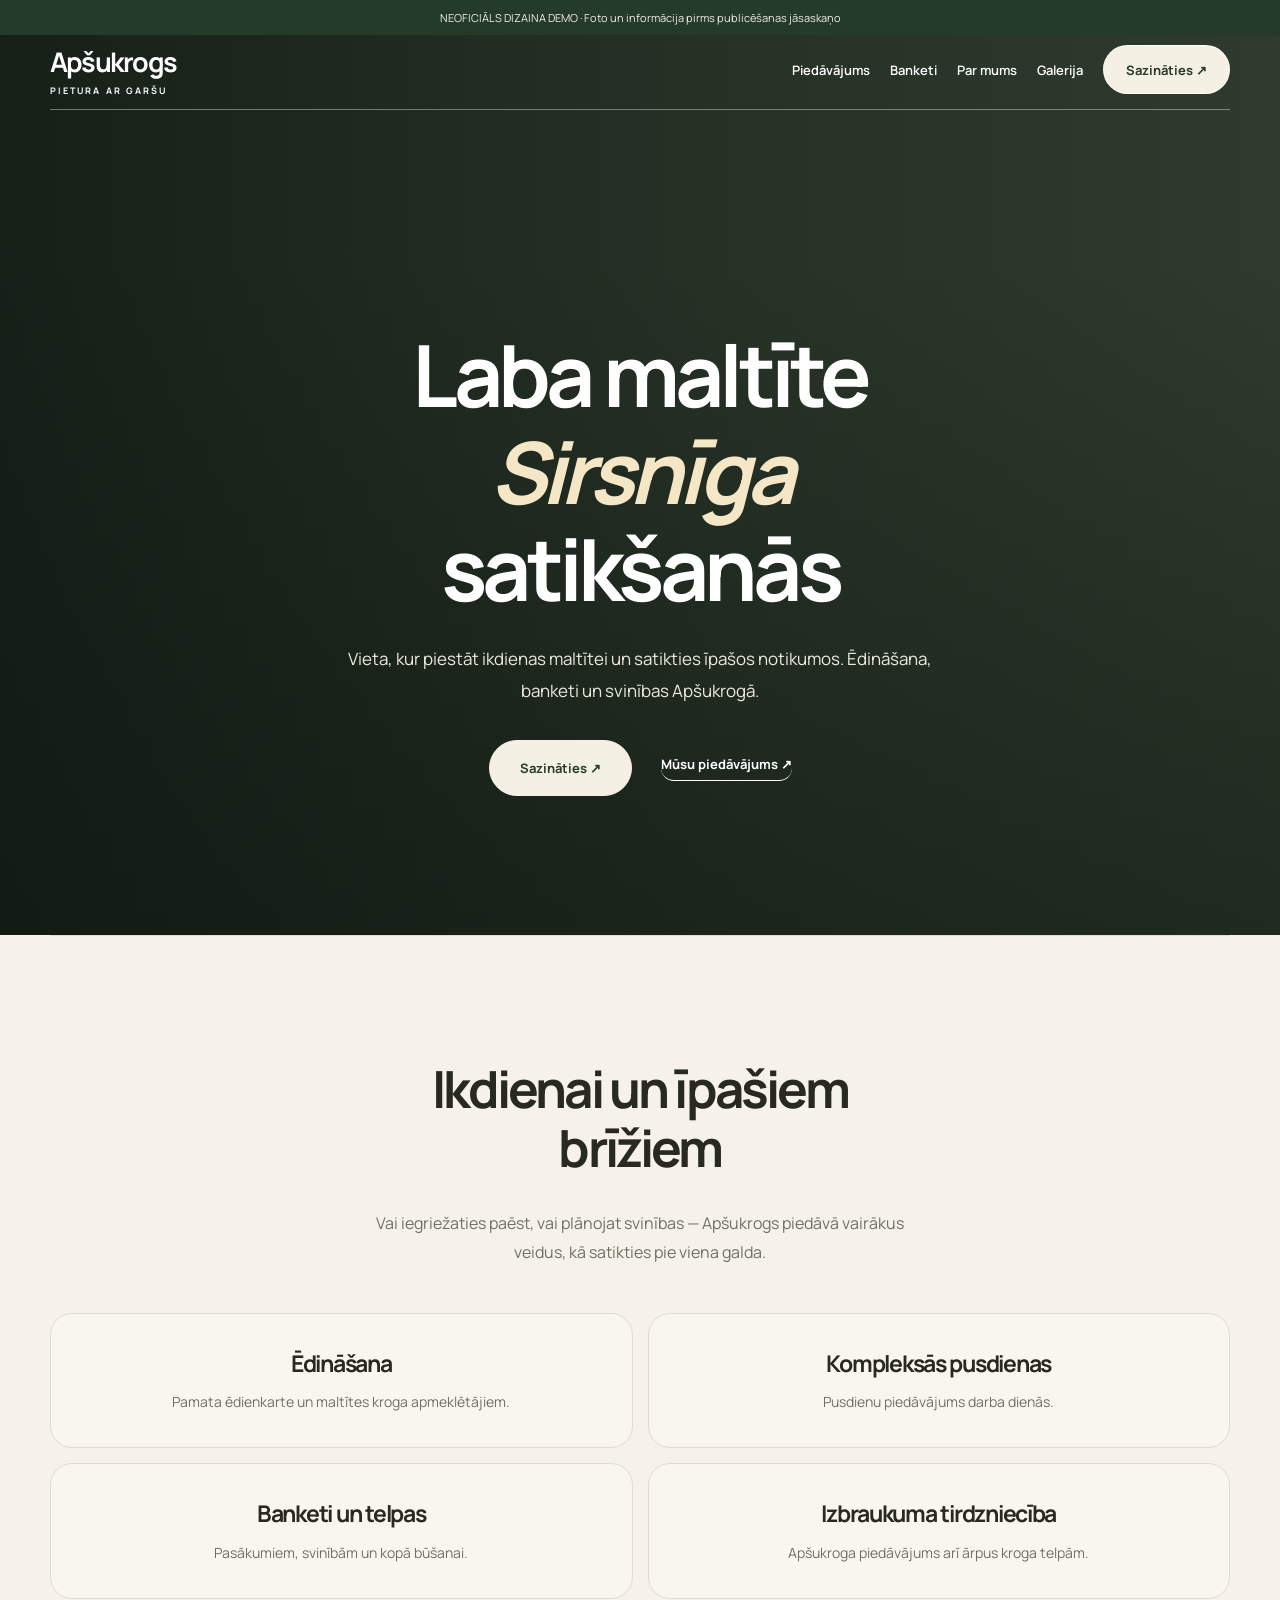
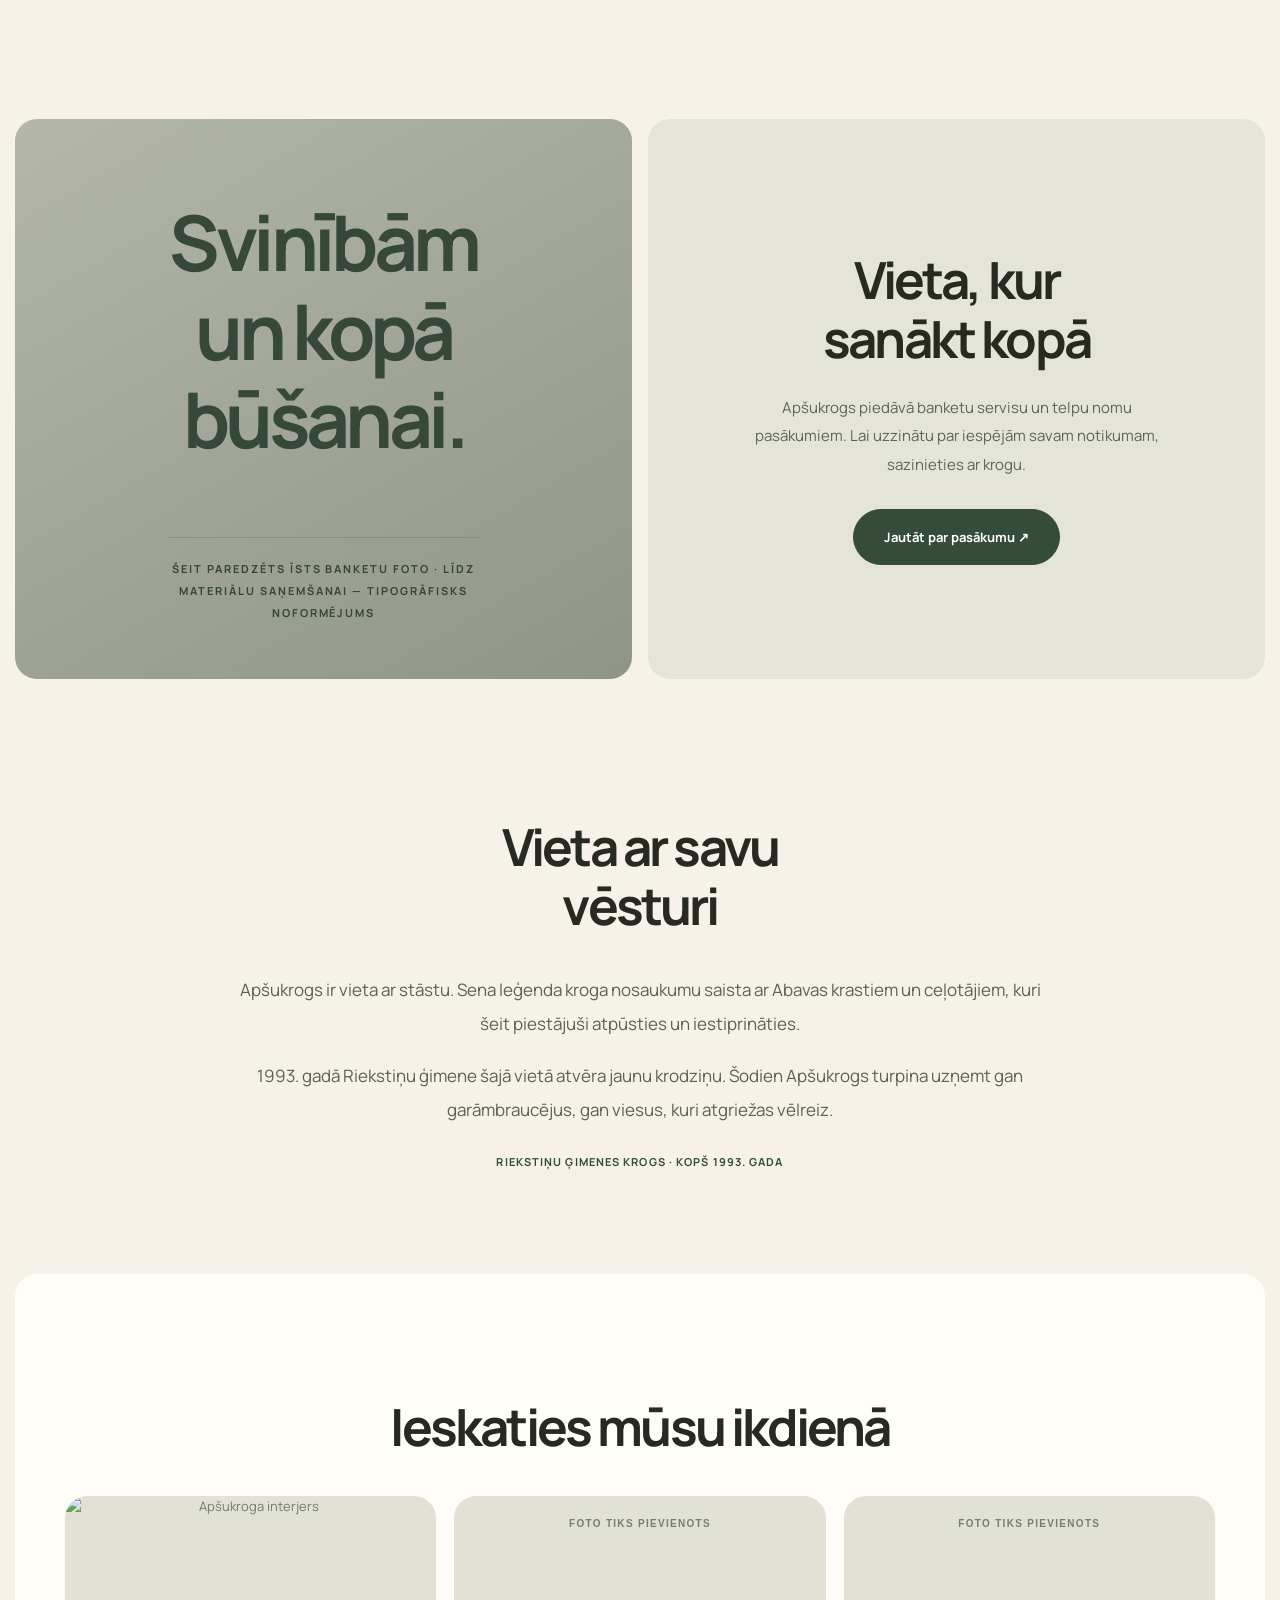
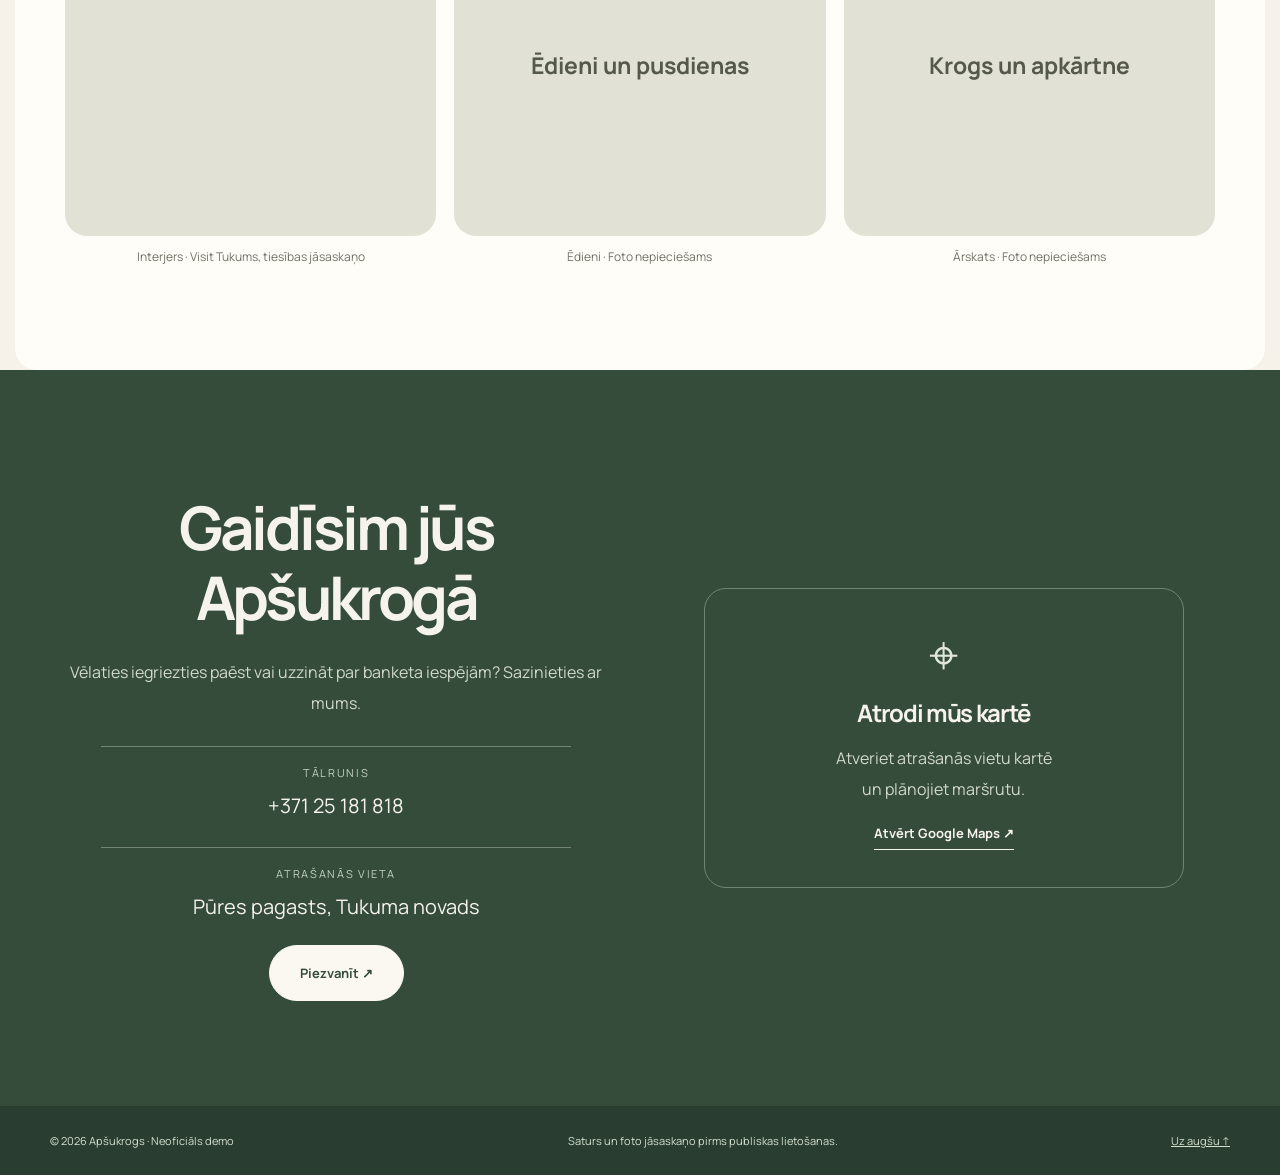
==== index.html @ 03cfc69f "Center Apšukrogs layouts and switch to Manrope with rounded UI" ====
<!doctype html>
<html lang="lv"><head><meta charset="utf-8"><meta name="viewport" content="width=device-width,initial-scale=1"><meta name="theme-color" content="#f5f1e8"><meta name="description" content="Apšukrogs — ēdināšana, banketi un telpu noma Pūres pagastā."><title>Apšukrogs — vieta maltītei un svinībām</title><link rel="preconnect" href="https://fonts.googleapis.com"><link rel="preconnect" href="https://fonts.gstatic.com" crossorigin><link href="https://fonts.googleapis.com/css2?family=Manrope:wght@400;500;600;700;800&display=swap" rel="stylesheet"><style>
:root{--paper:#f6f2e9;--cream:#fffdf8;--ink:#282a21;--green:#354c3b;--muted:#6e7165;--line:#dcded1}*{box-sizing:border-box}html{scroll-behavior:smooth}body{margin:0;background:var(--paper);color:var(--ink);font-family:"DM Sans",sans-serif}a{color:inherit;text-decoration:none}button{font:inherit}.wrap{width:min(1300px,calc(100% - 100px));margin:auto}h1,h2,h3,.logo{font-family:"Libre Baskerville",Georgia,serif;font-weight:400}h1,h2{letter-spacing:-.055em;line-height:1.2}h2{font-size:clamp(35px,4vw,55px);margin:18px 0 25px}.kicker{font-size:11px;letter-spacing:.19em;text-transform:uppercase;font-weight:700;color:var(--green)}.muted{color:var(--muted);line-height:1.85}.button{display:inline-flex;align-items:center;gap:33px;justify-content:center;background:var(--green);border:1px solid var(--green);color:white;font-size:13px;font-weight:700;padding:18px 25px;min-height:53px}.button:hover{background:#243a2b}.text-link{font-size:13px;font-weight:700;border-bottom:1px solid;padding-bottom:7px}.notice{padding:10px 18px;background:#243b2a;color:#f1eee4;text-align:center;font-size:11px}.header{height:90px;border-bottom:1px solid var(--line);display:flex;align-items:center;justify-content:space-between}.logo{font-size:27px;font-weight:700;letter-spacing:-.07em}.logo small{font:700 9px "DM Sans",sans-serif;display:block;letter-spacing:.23em;margin-top:4px}.nav{display:flex;gap:32px;align-items:center}.nav a{font-size:13px;font-weight:600}.nav a:last-child{border-bottom:1px solid;padding-bottom:7px}.menu{display:none;background:transparent;border:0;font-weight:700}.hero{display:grid;grid-template-columns:47% 53%;gap:0;align-items:center;padding:60px 0 80px}.hero-content{padding-right:30px}.hero h1{font-size:clamp(48px,5.1vw,79px);margin:24px 0}.hero h1 em{color:var(--green)}.hero p{font-size:16px;max-width:435px;line-height:1.9;color:var(--muted)}.actions{display:flex;gap:29px;flex-wrap:wrap;align-items:center;margin-top:32px}.hero-image{height:570px;position:relative}.hero-image img{width:100%;height:100%;object-fit:cover;filter:saturate(.8)}.stamp{position:absolute;left:-50px;bottom:25px;border-radius:50%;width:105px;height:105px;background:#e8decb;display:grid;place-items:center;text-align:center;font:15px/1.5 Georgia,serif;color:var(--green);transform:rotate(-12deg)}.credit{font-size:10px;color:var(--muted);padding-top:9px}.credit a{text-decoration:underline}.section{padding:105px 0}.divider{border-top:1px solid var(--line)}.head{display:flex;justify-content:space-between;align-items:end;gap:30px;margin-bottom:45px}.head .muted{max-width:360px;margin:0}.offers{display:grid;grid-template-columns:repeat(4,1fr);border-top:1px solid var(--line);border-bottom:1px solid var(--line)}.offer{min-height:225px;padding:32px 25px;border-right:1px solid var(--line)}.offer:first-child{padding-left:0}.offer:last-child{border:0}.offer .no{font-size:11px;color:#929789}.offer h3{font-size:21px;line-height:1.4;margin:28px 0 12px}.offer p{font-size:13px;color:var(--muted);line-height:1.8;margin:0}.feature{display:grid;grid-template-columns:1fr 1fr;background:#e4e5d8;min-height:560px}.feature-picture{display:grid;place-items:center;min-height:560px;background:#d8d8c9;color:#62675c;padding:35px;text-align:center}.feature-picture span{max-width:225px;line-height:1.8;font-size:14px}.feature-text{padding:65px clamp(35px,7vw,110px);display:flex;justify-content:center;align-items:flex-start;flex-direction:column}.feature-text p{max-width:420px;color:#5e6359;font-size:15px;line-height:1.9;margin:0 0 30px}.story{display:grid;grid-template-columns:38% 1fr;gap:11%}.story p{font-size:17px;line-height:2;color:#5c6055;margin:0 0 20px}.story b{display:block;color:var(--green);font-size:11px;letter-spacing:.1em;margin-top:27px}.gallery{background:var(--cream)}.photos{display:grid;grid-template-columns:1.4fr 1fr 1fr;gap:15px;margin-top:40px}.photo{height:345px;background:#e1e1d5;display:grid;place-items:center;color:#77796d;font-size:13px;line-height:1.6;text-align:center;padding:20px}.photo.large{height:440px;padding:0}.photo img{width:100%;height:100%;object-fit:cover}.photocap{font-size:11px;color:var(--muted);margin-top:12px}.contact{background:var(--green);color:#f5f3eb}.contact .kicker{color:#c9d0bb}.contact-grid{display:grid;grid-template-columns:1fr 1fr;gap:80px}.contact h2{font-size:clamp(38px,4.7vw,65px)}.contact p{color:#d0d9cb;line-height:1.9}.contact dl{border-top:1px solid #758575;padding-top:18px;margin-top:28px}.contact dt{font-size:11px;letter-spacing:.15em;text-transform:uppercase;color:#c5d2c1;margin-bottom:12px}.contact dd{margin:0;font-size:20px}.contact .button{background:#faf8f0;color:var(--green);border-color:#faf8f0;margin-top:25px}.map{border:1px solid #718471;background:#3e5845;min-height:370px;display:flex;flex-direction:column;align-items:center;justify-content:center;text-align:center;padding:30px}.map .pin{font:75px Georgia,serif;color:#e1e6da}.map h3{font-size:26px}.map a{font-weight:700;font-size:13px;border-bottom:1px solid;padding-bottom:7px}.footer{background:#293e30;color:#d5dfd0;padding:27px 0}.foot{display:flex;gap:20px;justify-content:space-between;font-size:11px}.foot a{text-decoration:underline}@media(max-width:1000px){.wrap{width:calc(100% - 52px)}.hero-image{height:470px}.offers{grid-template-columns:1fr 1fr}.offer:nth-child(2){border-right:0}.offer:nth-child(-n+2){border-bottom:1px solid var(--line)}.feature-picture{min-height:480px}.feature{min-height:480px}.photos{grid-template-columns:1fr 1fr}.photos>div:last-child{display:none}}@media(max-width:700px){.wrap{width:calc(100% - 38px)}.header{height:75px}.menu{display:block}.nav{display:none;position:absolute;z-index:10;top:111px;left:0;right:0;background:var(--cream);padding:28px 20px;flex-direction:column;align-items:flex-start;box-shadow:0 15px 25px #0001}.nav.open{display:flex}.hero{display:flex;flex-direction:column;padding:55px 0 70px}.hero h1{font-size:clamp(43px,10vw,60px)}.hero-image{width:100%;height:370px;margin-top:43px}.stamp{left:auto;right:15px;bottom:-27px;width:90px;height:90px;font-size:12px}.section{padding:73px 0}.head{display:block}.head .muted{margin-top:20px}.offers .offer{padding:22px 12px;min-height:220px}.offer h3{font-size:17px}.offer p{font-size:12px}.feature{grid-template-columns:1fr}.feature-picture{min-height:325px}.feature-text{padding:70px 25px}.story{grid-template-columns:1fr;gap:15px}.story p{font-size:16px}.photos{gap:10px}.photo,.photo.large{height:230px}.contact-grid{grid-template-columns:1fr;gap:40px}.map{min-height:270px}.foot{flex-direction:column}}@media(prefers-reduced-motion:reduce){html{scroll-behavior:auto}}

/* Apšukrogs V2 — approved visual refinements */
.header{position:absolute;top:30px;left:50%;transform:translateX(-50%);z-index:15;height:80px;border-bottom:1px solid rgba(255,255,255,.38);color:#fff}
.logo small{color:#fff}.nav a{color:#fff}
.hero{width:100%;min-height:100svh;padding:150px max(50px,calc((100vw - 1300px)/2)) 85px;display:flex;align-items:flex-end;position:relative;isolation:isolate;color:#fff;background:#344032}
.hero::before{content:"";position:absolute;inset:0;z-index:-2;background-image:url('https://visittukums.kartes.lv/files/img.php?f=56_a5d10-xl.JPG');background-position:center 45%;background-size:cover}
.hero::after{content:"";position:absolute;inset:0;z-index:-1;background:linear-gradient(90deg,rgba(11,20,14,.72) 0%,rgba(12,20,15,.32) 58%,rgba(12,20,15,.12) 100%),linear-gradient(0deg,rgba(5,14,8,.38),transparent 75%)}
.hero-content{padding:0;max-width:760px}.hero .kicker,.hero p{color:#eeeae0}.hero h1{font-size:clamp(49px,6vw,86px);line-height:1.11;margin:24px 0}.hero h1 em{color:#f5e7c6}.hero p{font-size:17px;max-width:490px}.hero .button{background:#f4f0e4;border-color:#f4f0e4;color:#263b2b}.hero .button:hover{background:white}.hero .text-link{color:#fff}.hero-image,.hero .credit,.stamp{display:none}
.offers{display:grid;grid-template-columns:1fr 1fr;gap:0;border:0}.offer{padding:34px 0;border:0!important;border-top:1px solid var(--line)!important;min-height:auto}.offer:nth-child(odd){padding-right:45px}.offer:nth-child(even){padding-left:45px}.offer .no{display:none}.offer h3{font-size:23px;margin:0 0 10px}.offer p{font-size:14px;max-width:310px}.offer:nth-child(3),.offer:nth-child(4){border-bottom:1px solid var(--line)!important}
.feature-picture{background:#c9cabc;position:relative;overflow:hidden;text-align:left;align-items:end;justify-items:start;padding:55px}.feature-picture::before{content:"";position:absolute;inset:0;background:linear-gradient(150deg,rgba(33,51,38,.13),rgba(33,51,38,.35))}.feature-picture span{position:relative;color:#344638;text-transform:uppercase;letter-spacing:.18em;font-size:11px;font-weight:700;line-height:2;max-width:310px;border-top:1px solid #829184;padding-top:20px}.feature-picture strong{display:block;position:relative;align-self:center;font:400 clamp(48px,6vw,90px)/1.15 "Libre Baskerville",serif;letter-spacing:-.06em;color:#35483a}
.photos{grid-template-columns:1fr 1fr 1fr;align-items:start}.photo{height:340px;background:#e1e1d6}.photo.large{height:340px}.photo:not(.large){position:relative;text-align:left;align-items:end;justify-items:start;font:400 23px/1.3 "Libre Baskerville",serif;color:#54594b}.photo:not(.large)::before{content:"FOTO TIKS PIEVIENOTS";position:absolute;top:22px;left:20px;font:700 10px "DM Sans",sans-serif;letter-spacing:.13em;color:#777d71}.photocap{font-size:12px}
.map{min-height:300px;max-width:480px;margin-left:auto;border:1px solid #718471;background:transparent}.map .pin{font-size:52px}.map h3{font-size:24px;margin:10px 0}.map p{margin:4px 0 20px}
@media(max-width:1000px){.header{width:calc(100% - 52px)}.hero{padding-left:26px;padding-right:26px}.hero h1{font-size:clamp(48px,7vw,74px)}.photos{grid-template-columns:repeat(3,1fr)}.photos>div:last-child{display:block}}
@media(max-width:700px){.header{top:30px;width:calc(100% - 38px);height:64px}.nav{top:94px;background:#2d4132}.nav a{color:#fff}.menu{color:white}.hero{min-height:100svh;padding:145px 19px 75px;align-items:flex-end}.hero::before{background-position:62% center}.hero::after{background:linear-gradient(0deg,rgba(9,21,13,.85),rgba(9,21,13,.28) 75%)}.hero h1{font-size:clamp(40px,10vw,57px)}.hero p{font-size:15px}.hero .actions{gap:22px}.offers{grid-template-columns:1fr}.offer,.offer:nth-child(odd),.offer:nth-child(even){padding:25px 0;border-top:1px solid var(--line)!important;border-bottom:0!important}.offer:last-child{border-bottom:1px solid var(--line)!important}.feature-picture{min-height:360px;padding:25px}.feature-picture strong{font-size:55px}.photos{grid-template-columns:1fr 1fr}.photos>div:last-child{display:block}.photos>div:first-child{grid-column:1/-1}.photo.large{height:280px}.photo:not(.large){height:240px;font-size:18px}.map{max-width:none;margin:0}}

/* V3: Manrope, calm centered layout, soft iPhone-inspired corners */
:root{--radius:22px;--radius-small:14px}
body,button,h1,h2,h3,.logo,.feature-picture strong,.photo:not(.large){font-family:"Manrope",sans-serif}
h1,h2,h3,.logo{font-weight:700;letter-spacing:-.055em}
h1{font-weight:700}h2{font-weight:700;line-height:1.16}
.wrap{max-width:1250px}
.header{justify-content:space-between}
.logo{text-align:left;letter-spacing:-.065em}
.logo small{font-family:"Manrope",sans-serif}
.nav{gap:20px}
.nav a:last-child,.nav .nav-cta{border:1px solid rgba(255,255,255,.85);padding:14px 22px;border-radius:999px;min-height:49px;display:inline-flex;align-items:center;justify-content:center;background:#f4f0e4;color:#263b2b;font-weight:700}
.nav a:last-child:hover,.nav .nav-cta:hover{background:#fff}
.hero{align-items:center;justify-content:center;text-align:center}
.hero-content{max-width:850px;padding:70px 0 0;margin:0 auto;text-align:center}
.hero h1{font-size:clamp(46px,6.7vw,88px);line-height:1.13;margin:18px auto 25px}
.hero p{margin:0 auto;font-size:17px;max-width:600px}
.hero .actions{justify-content:center}
.button{border-radius:999px;padding:18px 30px;min-height:53px}
.text-link{border-radius:999px}
.section .head,.story,.contact-grid{align-items:center}
.section{text-align:center}
.head{display:flex;flex-direction:column;align-items:center;justify-content:center;text-align:center;gap:6px}
.head .muted{max-width:570px;margin:0 auto}
.offers{gap:15px;border:0}
.offer,.offer:nth-child(odd),.offer:nth-child(even){padding:33px 24px!important;border:1px solid var(--line)!important;background:rgba(255,255,255,.32);border-radius:var(--radius);text-align:center}
.offer p{max-width:350px;margin:0 auto}
.feature{gap:16px;background:transparent;padding:15px;margin:0 auto;max-width:1300px}
.feature-picture,.feature-text{border-radius:var(--radius);overflow:hidden}
.feature-text{background:#e4e5d8;text-align:center;align-items:center}
.feature-text p{margin:0 auto 30px}
.feature-picture{justify-items:center;text-align:center}
.feature-picture span{text-align:center}
.feature-picture strong{font-weight:700}
.story{display:flex;flex-direction:column;gap:12px;text-align:center}
.story>div:last-child{max-width:820px}
.story p{margin:0 auto 18px}
.photos{gap:18px}
.photo,.photo.large{border-radius:var(--radius);overflow:hidden}
.photo:not(.large){justify-items:center;align-items:center;text-align:center;font-weight:700}
.photo:not(.large)::before{left:0;right:0}
.photocap{text-align:center}
.gallery{border-radius:var(--radius);margin:0 15px}
.contact-grid{text-align:center;gap:35px}
.contact h2{margin:18px 0 25px}
.contact dl{max-width:470px;margin:28px auto 0}
.map{margin:0 auto;border-radius:var(--radius);width:100%;max-width:480px}
.footer .foot{align-items:center}
a:focus-visible,button:focus-visible{outline:3px solid #dfb57b;outline-offset:4px}
@media(max-width:1000px){.nav{gap:12px}.nav a{font-size:12px}.nav .nav-cta{padding:12px 17px}.feature{padding:12px}}
@media(max-width:700px){.header{align-items:center}.nav{gap:20px;align-items:stretch;border-radius:var(--radius-small);left:19px;right:19px;top:102px;padding:20px}.nav a{text-align:center}.menu{border:1px solid rgba(255,255,255,.6);border-radius:999px;padding:10px 16px}.hero{padding:150px 20px 75px}.hero-content{padding:25px 0 0}.hero h1{font-size:clamp(39px,10.2vw,58px)}.hero p{font-size:15px}.hero .actions{gap:19px}.head{align-items:center}.offers{gap:12px}.offer,.offer:nth-child(odd),.offer:nth-child(even){padding:25px 15px!important}.feature{display:flex;flex-direction:column;padding:10px}.feature-picture{min-height:340px;width:100%}.feature-text{width:100%;padding:62px 22px}.story{display:flex;flex-direction:column;gap:8px}.gallery{margin:0 10px}.photos{gap:10px}.contact-grid{display:flex;flex-direction:column}.contact{padding:75px 0}.foot{align-items:center;text-align:center}}
</style></head><body><div class="notice">NEOFICIĀLS DIZAINA DEMO · Foto un informācija pirms publicēšanas jāsaskaņo</div><header class="wrap header" id="sakums"><a class="logo" href="#sakums">Apšukrogs<small>PIETURA AR GARŠU</small></a><button id="menuButton" class="menu" aria-controls="nav" aria-expanded="false">Izvēlne ☰</button><nav class="nav" id="nav" aria-label="Galvenā navigācija"><a href="#piedavajums">Piedāvājums</a><a href="#banketi">Banketi</a><a href="#par-mums">Par mums</a><a href="#galerija">Galerija</a><a class="nav-cta" href="#kontakti">Sazināties ↗</a></nav></header><main>
<section class="hero" aria-label="Apšukroga sākums"><div class="hero-content"><h1>Laba maltīte<br><em>Sirsnīga</em><br>satikšanās</h1><p>Vieta, kur piestāt ikdienas maltītei un satikties īpašos notikumos. Ēdināšana, banketi un svinības Apšukrogā.</p><div class="actions"><a href="#kontakti" class="button">Sazināties ↗</a><a class="text-link" href="#piedavajums">Mūsu piedāvājums ↗</a></div></div></section>
<div class="wrap divider"></div><section class="wrap section" id="piedavajums"><div class="head"><div><h2>Ikdienai un īpašiem<br>brīžiem</h2></div><p class="muted">Vai iegriežaties paēst, vai plānojat svinības — Apšukrogs piedāvā vairākus veidus, kā satikties pie viena galda.</p></div><div class="offers"><article class="offer"><h3>Ēdināšana</h3><p>Pamata ēdienkarte un maltītes kroga apmeklētājiem.</p></article><article class="offer"><h3>Kompleksās pusdienas</h3><p>Pusdienu piedāvājums darba dienās.</p></article><article class="offer"><h3>Banketi un telpas</h3><p>Pasākumiem, svinībām un kopā būšanai.</p></article><article class="offer"><h3>Izbraukuma tirdzniecība</h3><p>Apšukroga piedāvājums arī ārpus kroga telpām.</p></article></div></section>
<section class="feature" id="banketi"><div class="feature-picture"><strong>Svinībām<br>un kopā<br>būšanai.</strong><span>Šeit paredzēts īsts banketu foto · līdz materiālu saņemšanai — tipogrāfisks noformējums</span></div><div class="feature-text"><h2>Vieta, kur<br>sanākt kopā</h2><p>Apšukrogs piedāvā banketu servisu un telpu nomu pasākumiem. Lai uzzinātu par iespējām savam notikumam, sazinieties ar krogu.</p><a href="tel:+37125181818" class="button">Jautāt par pasākumu ↗</a></div></section>
<section class="wrap section story" id="par-mums"><div><h2>Vieta ar savu<br>vēsturi</h2></div><div><p>Apšukrogs ir vieta ar stāstu. Sena leģenda kroga nosaukumu saista ar Abavas krastiem un ceļotājiem, kuri šeit piestājuši atpūsties un iestiprināties.</p><p>1993. gadā Riekstiņu ģimene šajā vietā atvēra jaunu krodziņu. Šodien Apšukrogs turpina uzņemt gan garāmbraucējus, gan viesus, kuri atgriežas vēlreiz.</p><b>RIEKSTIŅU ĢIMENES KROGS · KOPŠ 1993. GADA</b></div></section>
<section class="section gallery" id="galerija"><div class="wrap"><h2>Ieskaties mūsu ikdienā</h2><div class="photos"><div><div class="photo large"><img loading="lazy" src="https://visittukums.kartes.lv/files/img.php?f=56_a5d10-xl.JPG" alt="Apšukroga interjers"></div><div class="photocap">Interjers · Visit Tukums, tiesības jāsaskaņo</div></div><div><div class="photo">Ēdieni un pusdienas</div><div class="photocap">Ēdieni · Foto nepieciešams</div></div><div><div class="photo">Krogs un apkārtne</div><div class="photocap">Ārskats · Foto nepieciešams</div></div></div></div></section>
<section class="section contact" id="kontakti"><div class="wrap contact-grid"><div><h2>Gaidīsim jūs<br>Apšukrogā</h2><p>Vēlaties iegriezties paēst vai uzzināt par banketa iespējām? Sazinieties ar mums.</p><dl><dt>Tālrunis</dt><dd><a href="tel:+37125181818">+371 25 181 818</a></dd></dl><dl><dt>Atrašanās vieta</dt><dd>Pūres pagasts, Tukuma novads</dd></dl><a class="button" href="tel:+37125181818">Piezvanīt ↗</a></div><div class="map"><div class="pin">⌖</div><h3>Atrodi mūs kartē</h3><p>Atveriet atrašanās vietu kartē<br>un plānojiet maršrutu.</p><a target="_blank" rel="noopener noreferrer" href="https://www.google.com/maps/search/?api=1&query=Ap%C5%A1ukrogs%20P%C5%ABres%20pagasts">Atvērt Google Maps ↗</a></div></div></section>
</main><footer class="footer"><div class="wrap foot"><span>© <span id="year">2026</span> Apšukrogs · Neoficiāls demo</span><span>Saturs un foto jāsaskaņo pirms publiskas lietošanas.</span><a href="#sakums">Uz augšu ↑</a></div></footer><script>document.getElementById('year').textContent=new Date().getFullYear();const btn=document.getElementById('menuButton'),nav=document.getElementById('nav');btn.addEventListener('click',()=>{const open=nav.classList.toggle('open');btn.setAttribute('aria-expanded',String(open));btn.textContent=open?'Aizvērt ×':'Izvēlne ☰'});nav.querySelectorAll('a').forEach(a=>a.addEventListener('click',()=>{nav.classList.remove('open');btn.setAttribute('aria-expanded','false');btn.textContent='Izvēlne ☰'}));</script></body></html>
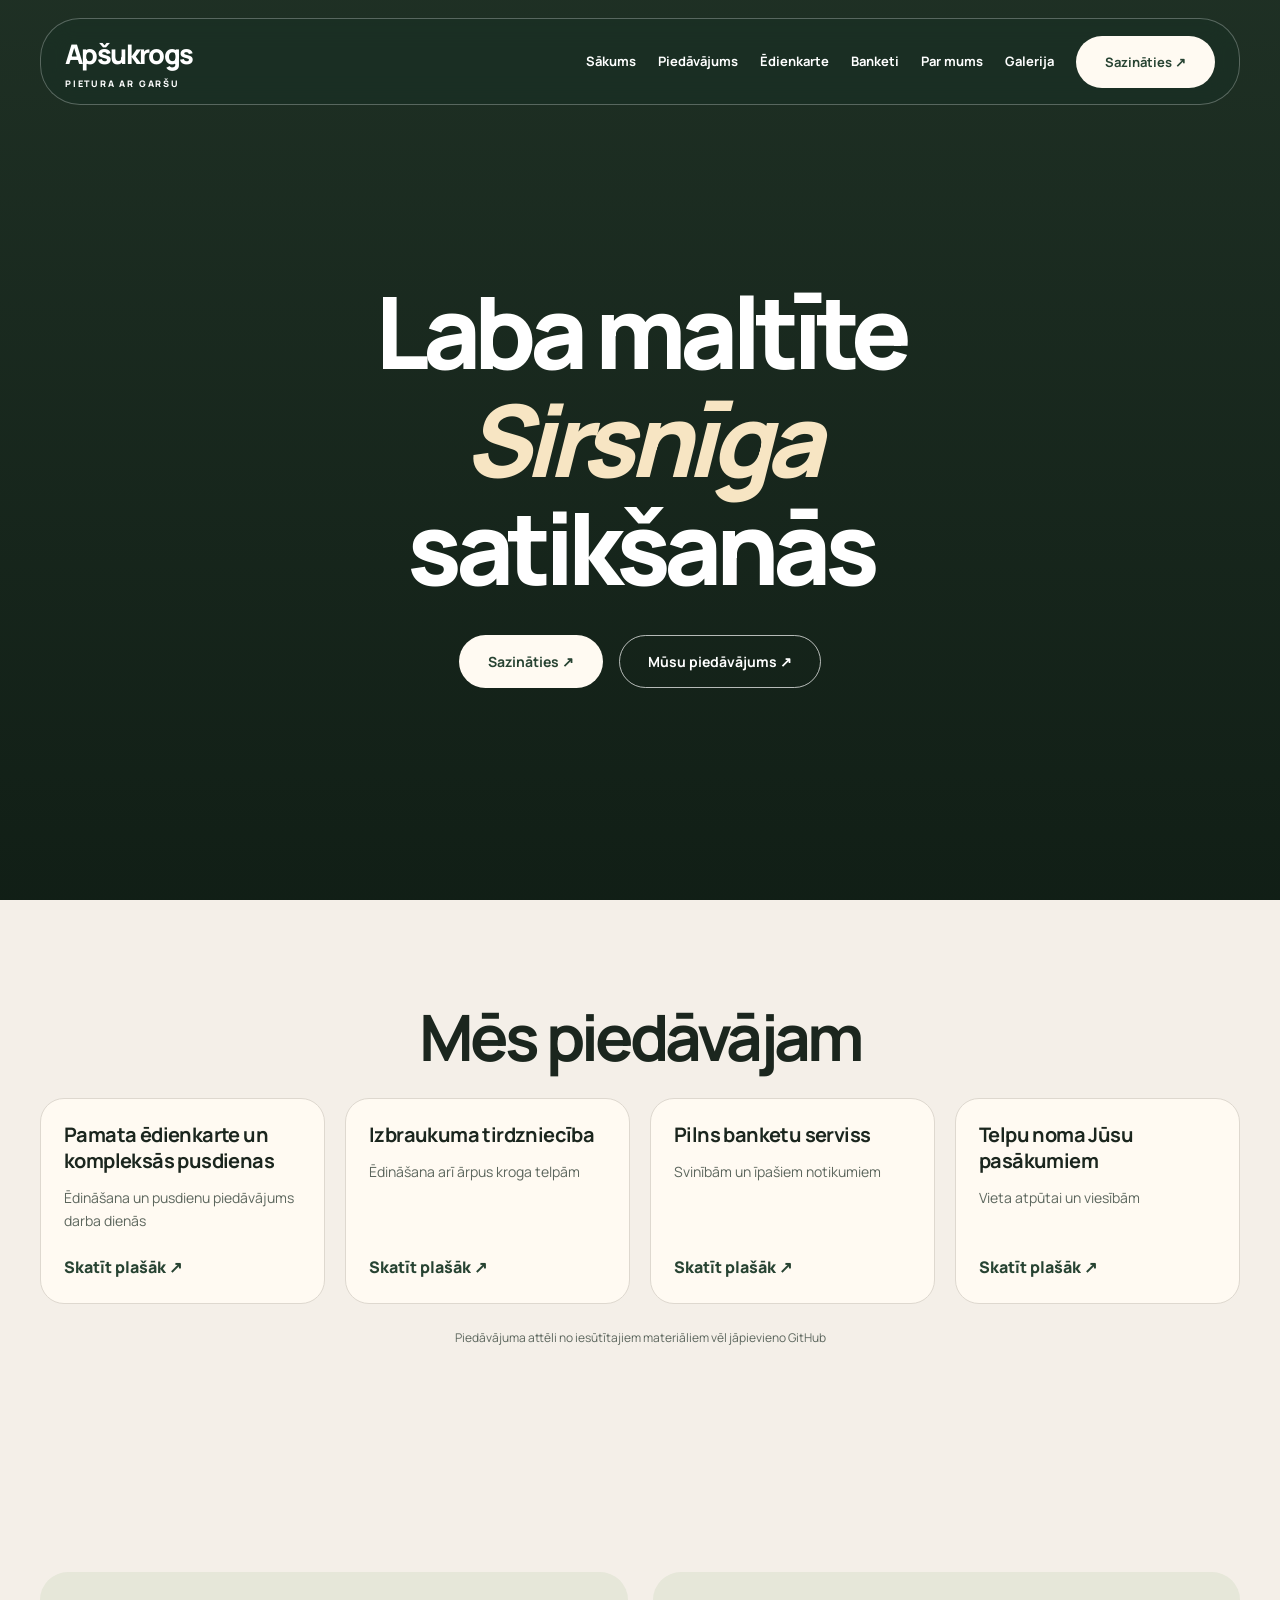
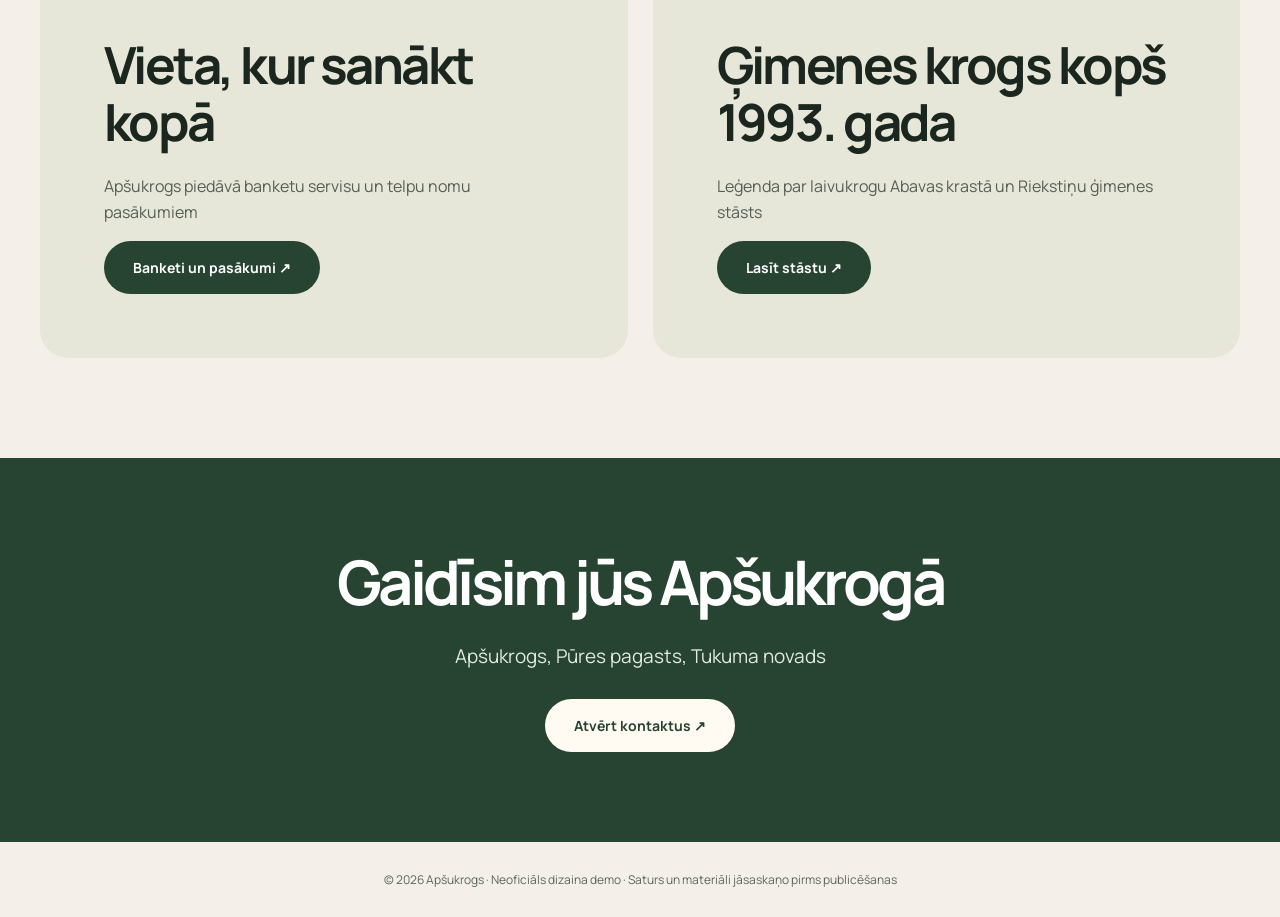
==== commit 9db99359: "Replace initial one-page demo with multi-page home" ====
--- a/index.html
+++ b/index.html
@@ -1,76 +1 @@
-<!doctype html>
-<html lang="lv"><head><meta charset="utf-8"><meta name="viewport" content="width=device-width,initial-scale=1"><meta name="theme-color" content="#f5f1e8"><meta name="description" content="Apšukrogs — ēdināšana, banketi un telpu noma Pūres pagastā."><title>Apšukrogs — vieta maltītei un svinībām</title><link rel="preconnect" href="https://fonts.googleapis.com"><link rel="preconnect" href="https://fonts.gstatic.com" crossorigin><link href="https://fonts.googleapis.com/css2?family=Manrope:wght@400;500;600;700;800&display=swap" rel="stylesheet"><style>
-:root{--paper:#f6f2e9;--cream:#fffdf8;--ink:#282a21;--green:#354c3b;--muted:#6e7165;--line:#dcded1}*{box-sizing:border-box}html{scroll-behavior:smooth}body{margin:0;background:var(--paper);color:var(--ink);font-family:"DM Sans",sans-serif}a{color:inherit;text-decoration:none}button{font:inherit}.wrap{width:min(1300px,calc(100% - 100px));margin:auto}h1,h2,h3,.logo{font-family:"Libre Baskerville",Georgia,serif;font-weight:400}h1,h2{letter-spacing:-.055em;line-height:1.2}h2{font-size:clamp(35px,4vw,55px);margin:18px 0 25px}.kicker{font-size:11px;letter-spacing:.19em;text-transform:uppercase;font-weight:700;color:var(--green)}.muted{color:var(--muted);line-height:1.85}.button{display:inline-flex;align-items:center;gap:33px;justify-content:center;background:var(--green);border:1px solid var(--green);color:white;font-size:13px;font-weight:700;padding:18px 25px;min-height:53px}.button:hover{background:#243a2b}.text-link{font-size:13px;font-weight:700;border-bottom:1px solid;padding-bottom:7px}.notice{padding:10px 18px;background:#243b2a;color:#f1eee4;text-align:center;font-size:11px}.header{height:90px;border-bottom:1px solid var(--line);display:flex;align-items:center;justify-content:space-between}.logo{font-size:27px;font-weight:700;letter-spacing:-.07em}.logo small{font:700 9px "DM Sans",sans-serif;display:block;letter-spacing:.23em;margin-top:4px}.nav{display:flex;gap:32px;align-items:center}.nav a{font-size:13px;font-weight:600}.nav a:last-child{border-bottom:1px solid;padding-bottom:7px}.menu{display:none;background:transparent;border:0;font-weight:700}.hero{display:grid;grid-template-columns:47% 53%;gap:0;align-items:center;padding:60px 0 80px}.hero-content{padding-right:30px}.hero h1{font-size:clamp(48px,5.1vw,79px);margin:24px 0}.hero h1 em{color:var(--green)}.hero p{font-size:16px;max-width:435px;line-height:1.9;color:var(--muted)}.actions{display:flex;gap:29px;flex-wrap:wrap;align-items:center;margin-top:32px}.hero-image{height:570px;position:relative}.hero-image img{width:100%;height:100%;object-fit:cover;filter:saturate(.8)}.stamp{position:absolute;left:-50px;bottom:25px;border-radius:50%;width:105px;height:105px;background:#e8decb;display:grid;place-items:center;text-align:center;font:15px/1.5 Georgia,serif;color:var(--green);transform:rotate(-12deg)}.credit{font-size:10px;color:var(--muted);padding-top:9px}.credit a{text-decoration:underline}.section{padding:105px 0}.divider{border-top:1px solid var(--line)}.head{display:flex;justify-content:space-between;align-items:end;gap:30px;margin-bottom:45px}.head .muted{max-width:360px;margin:0}.offers{display:grid;grid-template-columns:repeat(4,1fr);border-top:1px solid var(--line);border-bottom:1px solid var(--line)}.offer{min-height:225px;padding:32px 25px;border-right:1px solid var(--line)}.offer:first-child{padding-left:0}.offer:last-child{border:0}.offer .no{font-size:11px;color:#929789}.offer h3{font-size:21px;line-height:1.4;margin:28px 0 12px}.offer p{font-size:13px;color:var(--muted);line-height:1.8;margin:0}.feature{display:grid;grid-template-columns:1fr 1fr;background:#e4e5d8;min-height:560px}.feature-picture{display:grid;place-items:center;min-height:560px;background:#d8d8c9;color:#62675c;padding:35px;text-align:center}.feature-picture span{max-width:225px;line-height:1.8;font-size:14px}.feature-text{padding:65px clamp(35px,7vw,110px);display:flex;justify-content:center;align-items:flex-start;flex-direction:column}.feature-text p{max-width:420px;color:#5e6359;font-size:15px;line-height:1.9;margin:0 0 30px}.story{display:grid;grid-template-columns:38% 1fr;gap:11%}.story p{font-size:17px;line-height:2;color:#5c6055;margin:0 0 20px}.story b{display:block;color:var(--green);font-size:11px;letter-spacing:.1em;margin-top:27px}.gallery{background:var(--cream)}.photos{display:grid;grid-template-columns:1.4fr 1fr 1fr;gap:15px;margin-top:40px}.photo{height:345px;background:#e1e1d5;display:grid;place-items:center;color:#77796d;font-size:13px;line-height:1.6;text-align:center;padding:20px}.photo.large{height:440px;padding:0}.photo img{width:100%;height:100%;object-fit:cover}.photocap{font-size:11px;color:var(--muted);margin-top:12px}.contact{background:var(--green);color:#f5f3eb}.contact .kicker{color:#c9d0bb}.contact-grid{display:grid;grid-template-columns:1fr 1fr;gap:80px}.contact h2{font-size:clamp(38px,4.7vw,65px)}.contact p{color:#d0d9cb;line-height:1.9}.contact dl{border-top:1px solid #758575;padding-top:18px;margin-top:28px}.contact dt{font-size:11px;letter-spacing:.15em;text-transform:uppercase;color:#c5d2c1;margin-bottom:12px}.contact dd{margin:0;font-size:20px}.contact .button{background:#faf8f0;color:var(--green);border-color:#faf8f0;margin-top:25px}.map{border:1px solid #718471;background:#3e5845;min-height:370px;display:flex;flex-direction:column;align-items:center;justify-content:center;text-align:center;padding:30px}.map .pin{font:75px Georgia,serif;color:#e1e6da}.map h3{font-size:26px}.map a{font-weight:700;font-size:13px;border-bottom:1px solid;padding-bottom:7px}.footer{background:#293e30;color:#d5dfd0;padding:27px 0}.foot{display:flex;gap:20px;justify-content:space-between;font-size:11px}.foot a{text-decoration:underline}@media(max-width:1000px){.wrap{width:calc(100% - 52px)}.hero-image{height:470px}.offers{grid-template-columns:1fr 1fr}.offer:nth-child(2){border-right:0}.offer:nth-child(-n+2){border-bottom:1px solid var(--line)}.feature-picture{min-height:480px}.feature{min-height:480px}.photos{grid-template-columns:1fr 1fr}.photos>div:last-child{display:none}}@media(max-width:700px){.wrap{width:calc(100% - 38px)}.header{height:75px}.menu{display:block}.nav{display:none;position:absolute;z-index:10;top:111px;left:0;right:0;background:var(--cream);padding:28px 20px;flex-direction:column;align-items:flex-start;box-shadow:0 15px 25px #0001}.nav.open{display:flex}.hero{display:flex;flex-direction:column;padding:55px 0 70px}.hero h1{font-size:clamp(43px,10vw,60px)}.hero-image{width:100%;height:370px;margin-top:43px}.stamp{left:auto;right:15px;bottom:-27px;width:90px;height:90px;font-size:12px}.section{padding:73px 0}.head{display:block}.head .muted{margin-top:20px}.offers .offer{padding:22px 12px;min-height:220px}.offer h3{font-size:17px}.offer p{font-size:12px}.feature{grid-template-columns:1fr}.feature-picture{min-height:325px}.feature-text{padding:70px 25px}.story{grid-template-columns:1fr;gap:15px}.story p{font-size:16px}.photos{gap:10px}.photo,.photo.large{height:230px}.contact-grid{grid-template-columns:1fr;gap:40px}.map{min-height:270px}.foot{flex-direction:column}}@media(prefers-reduced-motion:reduce){html{scroll-behavior:auto}}
-
-/* Apšukrogs V2 — approved visual refinements */
-.header{position:absolute;top:30px;left:50%;transform:translateX(-50%);z-index:15;height:80px;border-bottom:1px solid rgba(255,255,255,.38);color:#fff}
-.logo small{color:#fff}.nav a{color:#fff}
-.hero{width:100%;min-height:100svh;padding:150px max(50px,calc((100vw - 1300px)/2)) 85px;display:flex;align-items:flex-end;position:relative;isolation:isolate;color:#fff;background:#344032}
-.hero::before{content:"";position:absolute;inset:0;z-index:-2;background-image:url('https://visittukums.kartes.lv/files/img.php?f=56_a5d10-xl.JPG');background-position:center 45%;background-size:cover}
-.hero::after{content:"";position:absolute;inset:0;z-index:-1;background:linear-gradient(90deg,rgba(11,20,14,.72) 0%,rgba(12,20,15,.32) 58%,rgba(12,20,15,.12) 100%),linear-gradient(0deg,rgba(5,14,8,.38),transparent 75%)}
-.hero-content{padding:0;max-width:760px}.hero .kicker,.hero p{color:#eeeae0}.hero h1{font-size:clamp(49px,6vw,86px);line-height:1.11;margin:24px 0}.hero h1 em{color:#f5e7c6}.hero p{font-size:17px;max-width:490px}.hero .button{background:#f4f0e4;border-color:#f4f0e4;color:#263b2b}.hero .button:hover{background:white}.hero .text-link{color:#fff}.hero-image,.hero .credit,.stamp{display:none}
-.offers{display:grid;grid-template-columns:1fr 1fr;gap:0;border:0}.offer{padding:34px 0;border:0!important;border-top:1px solid var(--line)!important;min-height:auto}.offer:nth-child(odd){padding-right:45px}.offer:nth-child(even){padding-left:45px}.offer .no{display:none}.offer h3{font-size:23px;margin:0 0 10px}.offer p{font-size:14px;max-width:310px}.offer:nth-child(3),.offer:nth-child(4){border-bottom:1px solid var(--line)!important}
-.feature-picture{background:#c9cabc;position:relative;overflow:hidden;text-align:left;align-items:end;justify-items:start;padding:55px}.feature-picture::before{content:"";position:absolute;inset:0;background:linear-gradient(150deg,rgba(33,51,38,.13),rgba(33,51,38,.35))}.feature-picture span{position:relative;color:#344638;text-transform:uppercase;letter-spacing:.18em;font-size:11px;font-weight:700;line-height:2;max-width:310px;border-top:1px solid #829184;padding-top:20px}.feature-picture strong{display:block;position:relative;align-self:center;font:400 clamp(48px,6vw,90px)/1.15 "Libre Baskerville",serif;letter-spacing:-.06em;color:#35483a}
-.photos{grid-template-columns:1fr 1fr 1fr;align-items:start}.photo{height:340px;background:#e1e1d6}.photo.large{height:340px}.photo:not(.large){position:relative;text-align:left;align-items:end;justify-items:start;font:400 23px/1.3 "Libre Baskerville",serif;color:#54594b}.photo:not(.large)::before{content:"FOTO TIKS PIEVIENOTS";position:absolute;top:22px;left:20px;font:700 10px "DM Sans",sans-serif;letter-spacing:.13em;color:#777d71}.photocap{font-size:12px}
-.map{min-height:300px;max-width:480px;margin-left:auto;border:1px solid #718471;background:transparent}.map .pin{font-size:52px}.map h3{font-size:24px;margin:10px 0}.map p{margin:4px 0 20px}
-@media(max-width:1000px){.header{width:calc(100% - 52px)}.hero{padding-left:26px;padding-right:26px}.hero h1{font-size:clamp(48px,7vw,74px)}.photos{grid-template-columns:repeat(3,1fr)}.photos>div:last-child{display:block}}
-@media(max-width:700px){.header{top:30px;width:calc(100% - 38px);height:64px}.nav{top:94px;background:#2d4132}.nav a{color:#fff}.menu{color:white}.hero{min-height:100svh;padding:145px 19px 75px;align-items:flex-end}.hero::before{background-position:62% center}.hero::after{background:linear-gradient(0deg,rgba(9,21,13,.85),rgba(9,21,13,.28) 75%)}.hero h1{font-size:clamp(40px,10vw,57px)}.hero p{font-size:15px}.hero .actions{gap:22px}.offers{grid-template-columns:1fr}.offer,.offer:nth-child(odd),.offer:nth-child(even){padding:25px 0;border-top:1px solid var(--line)!important;border-bottom:0!important}.offer:last-child{border-bottom:1px solid var(--line)!important}.feature-picture{min-height:360px;padding:25px}.feature-picture strong{font-size:55px}.photos{grid-template-columns:1fr 1fr}.photos>div:last-child{display:block}.photos>div:first-child{grid-column:1/-1}.photo.large{height:280px}.photo:not(.large){height:240px;font-size:18px}.map{max-width:none;margin:0}}
-
-/* V3: Manrope, calm centered layout, soft iPhone-inspired corners */
-:root{--radius:22px;--radius-small:14px}
-body,button,h1,h2,h3,.logo,.feature-picture strong,.photo:not(.large){font-family:"Manrope",sans-serif}
-h1,h2,h3,.logo{font-weight:700;letter-spacing:-.055em}
-h1{font-weight:700}h2{font-weight:700;line-height:1.16}
-.wrap{max-width:1250px}
-.header{justify-content:space-between}
-.logo{text-align:left;letter-spacing:-.065em}
-.logo small{font-family:"Manrope",sans-serif}
-.nav{gap:20px}
-.nav a:last-child,.nav .nav-cta{border:1px solid rgba(255,255,255,.85);padding:14px 22px;border-radius:999px;min-height:49px;display:inline-flex;align-items:center;justify-content:center;background:#f4f0e4;color:#263b2b;font-weight:700}
-.nav a:last-child:hover,.nav .nav-cta:hover{background:#fff}
-.hero{align-items:center;justify-content:center;text-align:center}
-.hero-content{max-width:850px;padding:70px 0 0;margin:0 auto;text-align:center}
-.hero h1{font-size:clamp(46px,6.7vw,88px);line-height:1.13;margin:18px auto 25px}
-.hero p{margin:0 auto;font-size:17px;max-width:600px}
-.hero .actions{justify-content:center}
-.button{border-radius:999px;padding:18px 30px;min-height:53px}
-.text-link{border-radius:999px}
-.section .head,.story,.contact-grid{align-items:center}
-.section{text-align:center}
-.head{display:flex;flex-direction:column;align-items:center;justify-content:center;text-align:center;gap:6px}
-.head .muted{max-width:570px;margin:0 auto}
-.offers{gap:15px;border:0}
-.offer,.offer:nth-child(odd),.offer:nth-child(even){padding:33px 24px!important;border:1px solid var(--line)!important;background:rgba(255,255,255,.32);border-radius:var(--radius);text-align:center}
-.offer p{max-width:350px;margin:0 auto}
-.feature{gap:16px;background:transparent;padding:15px;margin:0 auto;max-width:1300px}
-.feature-picture,.feature-text{border-radius:var(--radius);overflow:hidden}
-.feature-text{background:#e4e5d8;text-align:center;align-items:center}
-.feature-text p{margin:0 auto 30px}
-.feature-picture{justify-items:center;text-align:center}
-.feature-picture span{text-align:center}
-.feature-picture strong{font-weight:700}
-.story{display:flex;flex-direction:column;gap:12px;text-align:center}
-.story>div:last-child{max-width:820px}
-.story p{margin:0 auto 18px}
-.photos{gap:18px}
-.photo,.photo.large{border-radius:var(--radius);overflow:hidden}
-.photo:not(.large){justify-items:center;align-items:center;text-align:center;font-weight:700}
-.photo:not(.large)::before{left:0;right:0}
-.photocap{text-align:center}
-.gallery{border-radius:var(--radius);margin:0 15px}
-.contact-grid{text-align:center;gap:35px}
-.contact h2{margin:18px 0 25px}
-.contact dl{max-width:470px;margin:28px auto 0}
-.map{margin:0 auto;border-radius:var(--radius);width:100%;max-width:480px}
-.footer .foot{align-items:center}
-a:focus-visible,button:focus-visible{outline:3px solid #dfb57b;outline-offset:4px}
-@media(max-width:1000px){.nav{gap:12px}.nav a{font-size:12px}.nav .nav-cta{padding:12px 17px}.feature{padding:12px}}
-@media(max-width:700px){.header{align-items:center}.nav{gap:20px;align-items:stretch;border-radius:var(--radius-small);left:19px;right:19px;top:102px;padding:20px}.nav a{text-align:center}.menu{border:1px solid rgba(255,255,255,.6);border-radius:999px;padding:10px 16px}.hero{padding:150px 20px 75px}.hero-content{padding:25px 0 0}.hero h1{font-size:clamp(39px,10.2vw,58px)}.hero p{font-size:15px}.hero .actions{gap:19px}.head{align-items:center}.offers{gap:12px}.offer,.offer:nth-child(odd),.offer:nth-child(even){padding:25px 15px!important}.feature{display:flex;flex-direction:column;padding:10px}.feature-picture{min-height:340px;width:100%}.feature-text{width:100%;padding:62px 22px}.story{display:flex;flex-direction:column;gap:8px}.gallery{margin:0 10px}.photos{gap:10px}.contact-grid{display:flex;flex-direction:column}.contact{padding:75px 0}.foot{align-items:center;text-align:center}}
-</style></head><body><div class="notice">NEOFICIĀLS DIZAINA DEMO · Foto un informācija pirms publicēšanas jāsaskaņo</div><header class="wrap header" id="sakums"><a class="logo" href="#sakums">Apšukrogs<small>PIETURA AR GARŠU</small></a><button id="menuButton" class="menu" aria-controls="nav" aria-expanded="false">Izvēlne ☰</button><nav class="nav" id="nav" aria-label="Galvenā navigācija"><a href="#piedavajums">Piedāvājums</a><a href="#banketi">Banketi</a><a href="#par-mums">Par mums</a><a href="#galerija">Galerija</a><a class="nav-cta" href="#kontakti">Sazināties ↗</a></nav></header><main>
-<section class="hero" aria-label="Apšukroga sākums"><div class="hero-content"><h1>Laba maltīte<br><em>Sirsnīga</em><br>satikšanās</h1><p>Vieta, kur piestāt ikdienas maltītei un satikties īpašos notikumos. Ēdināšana, banketi un svinības Apšukrogā.</p><div class="actions"><a href="#kontakti" class="button">Sazināties ↗</a><a class="text-link" href="#piedavajums">Mūsu piedāvājums ↗</a></div></div></section>
-<div class="wrap divider"></div><section class="wrap section" id="piedavajums"><div class="head"><div><h2>Ikdienai un īpašiem<br>brīžiem</h2></div><p class="muted">Vai iegriežaties paēst, vai plānojat svinības — Apšukrogs piedāvā vairākus veidus, kā satikties pie viena galda.</p></div><div class="offers"><article class="offer"><h3>Ēdināšana</h3><p>Pamata ēdienkarte un maltītes kroga apmeklētājiem.</p></article><article class="offer"><h3>Kompleksās pusdienas</h3><p>Pusdienu piedāvājums darba dienās.</p></article><article class="offer"><h3>Banketi un telpas</h3><p>Pasākumiem, svinībām un kopā būšanai.</p></article><article class="offer"><h3>Izbraukuma tirdzniecība</h3><p>Apšukroga piedāvājums arī ārpus kroga telpām.</p></article></div></section>
-<section class="feature" id="banketi"><div class="feature-picture"><strong>Svinībām<br>un kopā<br>būšanai.</strong><span>Šeit paredzēts īsts banketu foto · līdz materiālu saņemšanai — tipogrāfisks noformējums</span></div><div class="feature-text"><h2>Vieta, kur<br>sanākt kopā</h2><p>Apšukrogs piedāvā banketu servisu un telpu nomu pasākumiem. Lai uzzinātu par iespējām savam notikumam, sazinieties ar krogu.</p><a href="tel:+37125181818" class="button">Jautāt par pasākumu ↗</a></div></section>
-<section class="wrap section story" id="par-mums"><div><h2>Vieta ar savu<br>vēsturi</h2></div><div><p>Apšukrogs ir vieta ar stāstu. Sena leģenda kroga nosaukumu saista ar Abavas krastiem un ceļotājiem, kuri šeit piestājuši atpūsties un iestiprināties.</p><p>1993. gadā Riekstiņu ģimene šajā vietā atvēra jaunu krodziņu. Šodien Apšukrogs turpina uzņemt gan garāmbraucējus, gan viesus, kuri atgriežas vēlreiz.</p><b>RIEKSTIŅU ĢIMENES KROGS · KOPŠ 1993. GADA</b></div></section>
-<section class="section gallery" id="galerija"><div class="wrap"><h2>Ieskaties mūsu ikdienā</h2><div class="photos"><div><div class="photo large"><img loading="lazy" src="https://visittukums.kartes.lv/files/img.php?f=56_a5d10-xl.JPG" alt="Apšukroga interjers"></div><div class="photocap">Interjers · Visit Tukums, tiesības jāsaskaņo</div></div><div><div class="photo">Ēdieni un pusdienas</div><div class="photocap">Ēdieni · Foto nepieciešams</div></div><div><div class="photo">Krogs un apkārtne</div><div class="photocap">Ārskats · Foto nepieciešams</div></div></div></div></section>
-<section class="section contact" id="kontakti"><div class="wrap contact-grid"><div><h2>Gaidīsim jūs<br>Apšukrogā</h2><p>Vēlaties iegriezties paēst vai uzzināt par banketa iespējām? Sazinieties ar mums.</p><dl><dt>Tālrunis</dt><dd><a href="tel:+37125181818">+371 25 181 818</a></dd></dl><dl><dt>Atrašanās vieta</dt><dd>Pūres pagasts, Tukuma novads</dd></dl><a class="button" href="tel:+37125181818">Piezvanīt ↗</a></div><div class="map"><div class="pin">⌖</div><h3>Atrodi mūs kartē</h3><p>Atveriet atrašanās vietu kartē<br>un plānojiet maršrutu.</p><a target="_blank" rel="noopener noreferrer" href="https://www.google.com/maps/search/?api=1&query=Ap%C5%A1ukrogs%20P%C5%ABres%20pagasts">Atvērt Google Maps ↗</a></div></div></section>
-</main><footer class="footer"><div class="wrap foot"><span>© <span id="year">2026</span> Apšukrogs · Neoficiāls demo</span><span>Saturs un foto jāsaskaņo pirms publiskas lietošanas.</span><a href="#sakums">Uz augšu ↑</a></div></footer><script>document.getElementById('year').textContent=new Date().getFullYear();const btn=document.getElementById('menuButton'),nav=document.getElementById('nav');btn.addEventListener('click',()=>{const open=nav.classList.toggle('open');btn.setAttribute('aria-expanded',String(open));btn.textContent=open?'Aizvērt ×':'Izvēlne ☰'});nav.querySelectorAll('a').forEach(a=>a.addEventListener('click',()=>{nav.classList.remove('open');btn.setAttribute('aria-expanded','false');btn.textContent='Izvēlne ☰'}));</script></body></html>+<!doctype html><html lang="lv"><head><meta charset="utf-8"><meta name="viewport" content="width=device-width,initial-scale=1"><meta name="theme-color" content="#274332"><meta name="description" content="Apšukrogs, Pūres pagasts — ēdināšana, banketi un pasākumi"><title>Sākums | Apšukrogs</title><link rel="stylesheet" href="styles.css"></head><body><header class="header"><div class="container header-inner"><a href="index.html" class="brand">Apšukrogs<small>Pietura ar garšu</small></a><button class="toggle" aria-label="Atvērt izvēlni" aria-expanded="false" onclick="let n=document.querySelector('.nav');let o=n.classList.toggle('open');this.setAttribute('aria-expanded',o)">☰</button><nav class="nav"><a href="index.html">Sākums</a><a href="piedavajums.html">Piedāvājums</a><a href="edienkarte.html">Ēdienkarte</a><a href="banketi.html">Banketi</a><a href="par-mums.html">Par mums</a><a href="galerija.html">Galerija</a><a href="kontakti.html" class="btn btn-light">Sazināties ↗</a></nav></div></header><main><section class="hero"><div class="hero-inner"><h1>Laba maltīte<em>Sirsnīga</em>satikšanās</h1><div class="actions"><a class="btn btn-light" href="kontakti.html">Sazināties ↗</a><a class="btn btn-ghost" href="piedavajums.html">Mūsu piedāvājums ↗</a></div></div></section><section class="section"><div class="container"><h2 class="section-title">Mēs piedāvājam</h2><div class="offers"><article class="offer"><div class="inner"><h3>Pamata ēdienkarte un kompleksās pusdienas</h3><p>Ēdināšana un pusdienu piedāvājums darba dienās</p><a class="more" href="edienkarte.html">Skatīt plašāk ↗</a></div></article><article class="offer"><div class="inner"><h3>Izbraukuma tirdzniecība</h3><p>Ēdināšana arī ārpus kroga telpām</p><a class="more" href="piedavajums.html">Skatīt plašāk ↗</a></div></article><article class="offer"><div class="inner"><h3>Pilns banketu serviss</h3><p>Svinībām un īpašiem notikumiem</p><a class="more" href="banketi.html">Skatīt plašāk ↗</a></div></article><article class="offer"><div class="inner"><h3>Telpu noma Jūsu pasākumiem</h3><p>Vieta atpūtai un viesībām</p><a class="more" href="banketi.html">Skatīt plašāk ↗</a></div></article></div><p class="note">Piedāvājuma attēli no iesūtītajiem materiāliem vēl jāpievieno GitHub</p></div></section><section class="section"><div class="container split"><div class="panel"><h2>Vieta, kur sanākt kopā</h2><p>Apšukrogs piedāvā banketu servisu un telpu nomu pasākumiem</p><a class="btn btn-dark" href="banketi.html">Banketi un pasākumi ↗</a></div><div class="panel"><h2>Ģimenes krogs kopš 1993. gada</h2><p>Leģenda par laivukrogu Abavas krastā un Riekstiņu ģimenes stāsts</p><a class="btn btn-dark" href="par-mums.html">Lasīt stāstu ↗</a></div></div></section><section class="contact"><div class="container about"><h2 class="section-title">Gaidīsim jūs Apšukrogā</h2><p>Apšukrogs, Pūres pagasts, Tukuma novads</p><a class="btn btn-light" href="kontakti.html">Atvērt kontaktus ↗</a></div></section></main><footer class="footer">© 2026 Apšukrogs · Neoficiāls dizaina demo · Saturs un materiāli jāsaskaņo pirms publicēšanas</footer></body></html>
--- a/styles.css
+++ b/styles.css
@@ -0,0 +1,2 @@
+@import url('https://fonts.googleapis.com/css2?family=Manrope:wght@400;500;600;700;800&display=swap');
+:root{--bg:#f4efe8;--ink:#1b261e;--green:#274332;--cream:#fffaf2;--muted:#5c665d;--line:#ded8cf}*{box-sizing:border-box}html{scroll-behavior:smooth}body{margin:0;background:var(--bg);color:var(--ink);font:16px/1.65 Manrope,sans-serif}a{color:inherit;text-decoration:none}img{width:100%;display:block;object-fit:cover}.container{width:min(1200px,calc(100% - 40px));margin:auto}.header{position:absolute;z-index:5;top:18px;left:0;width:100%;color:white}.header-inner{display:flex;align-items:center;justify-content:space-between;gap:24px;padding:13px 24px;border-radius:40px;border:1px solid #ffffff45;background:#1a3024b8;backdrop-filter:blur(15px)}.brand{font-size:27px;font-weight:800;letter-spacing:-.06em}.brand small{display:block;font-size:9px;letter-spacing:.2em;text-transform:uppercase}.nav{display:flex;gap:22px;align-items:center}.nav a{font-size:13px;font-weight:700}.btn{display:inline-flex;justify-content:center;align-items:center;padding:16px 28px;border-radius:999px;min-height:52px;font:700 14px Manrope,sans-serif;border:1px solid transparent;transition:.2s}.btn:hover{transform:translateY(-2px)}.btn-light{background:var(--cream);color:var(--green)}.btn-ghost{background:transparent;color:white;border-color:#ffffffb0}.btn-dark{background:var(--green);color:white}.hero{min-height:100svh;display:grid;place-items:center;background:#243629 url('https://visittukums.kartes.lv/files/img.php?f=56_a5d10-xl.JPG') center/cover no-repeat;position:relative}.hero:before{content:'';position:absolute;inset:0;background:linear-gradient(#13231a55,#0a160fba)}.hero-inner{position:relative;color:white;text-align:center;padding:155px 15px 90px}.hero h1{font-size:clamp(46px,8vw,100px);line-height:1.08;letter-spacing:-.065em;margin:0;font-weight:800}.hero h1 em{display:block;color:#f7e5c3}.actions{display:flex;justify-content:center;gap:16px;margin-top:34px;flex-wrap:wrap}.section{padding:100px 0}.section-title{font-size:clamp(36px,5vw,64px);letter-spacing:-.06em;line-height:1.15;text-align:center;margin:0 0 24px}.intro{text-align:center;margin:0 auto 46px;max-width:680px;color:var(--muted)}.offers{display:grid;grid-template-columns:repeat(4,1fr);gap:20px}.offer{background:var(--cream);border-radius:24px;overflow:hidden;border:1px solid var(--line);display:flex;flex-direction:column}.offer img{aspect-ratio:4/4.3}.offer .inner{padding:23px;display:flex;flex:1;flex-direction:column}.offer h3{font-size:20px;line-height:1.3;margin:0 0 12px;letter-spacing:-.03em}.offer p{font-size:14px;color:var(--muted);margin:0 0 22px}.offer a.more{font-weight:800;color:var(--green);margin-top:auto}.split{display:grid;grid-template-columns:1fr 1fr;gap:25px;align-items:center}.split>img{height:540px;border-radius:28px}.panel{background:#e6e7d9;padding:clamp(30px,5vw,70px);border-radius:28px}.panel h2{font-size:clamp(34px,4vw,56px);line-height:1.12;letter-spacing:-.05em;margin:0 0 22px}.panel p{color:#555f56}.about{text-align:center}.about p{max-width:650px;margin:0 auto 26px;font-size:19px}.gallery{display:grid;grid-template-columns:repeat(3,1fr);gap:20px}.gallery a{border-radius:23px;overflow:hidden}.gallery img{height:330px}.contact{background:var(--green);color:white;padding:90px 0}.contact .split{gap:80px}.contact h2{font-size:clamp(38px,4.8vw,64px);line-height:1.12;letter-spacing:-.06em}.contact p{color:#e1e9e0}.contact .panel{background:#ffffff13;border:1px solid #ffffff25;text-align:center}.contact .panel p{margin-bottom:20px}.footer{text-align:center;padding:28px;color:var(--muted);font-size:12px}.page-head{padding:160px 0 75px;background:var(--green);color:white;text-align:center}.page-head h1{font-size:clamp(44px,6vw,75px);line-height:1.1;letter-spacing:-.06em;margin:0}.page-head p{max-width:650px;margin:20px auto 0}.story{max-width:780px;margin:auto}.story p{font-size:18px;line-height:1.95}.menu-photo{max-width:720px;margin:auto}.menu-photo img{height:auto;object-fit:contain;border-radius:18px}.mini-grid{display:grid;grid-template-columns:repeat(2,1fr);gap:18px}.mini-grid .panel{padding:26px}.mini-grid h3{margin:0 0 12px}.menu-list{display:grid;grid-template-columns:repeat(2,1fr);gap:20px}.menu-list article{background:white;border:1px solid var(--line);padding:25px;border-radius:24px}.menu-list h3{margin:0 0 14px}.menu-list p{margin:6px 0;font-size:14px}.toggle{display:none;background:transparent;border:1px solid #fff9;color:white;padding:10px 14px;border-radius:50px}.note{font-size:12px;color:var(--muted);text-align:center;margin:24px auto}@media(max-width:900px){.nav{gap:9px}.nav a{font-size:11px}.offers{grid-template-columns:repeat(2,1fr)}.split{grid-template-columns:1fr}.split>img{height:420px}}@media(max-width:700px){.header-inner{border-radius:25px}.toggle{display:block}.nav{display:none;position:absolute;top:75px;left:20px;right:20px;background:var(--green);padding:20px;border-radius:24px;flex-direction:column;align-items:stretch}.nav.open{display:flex}.nav a{font-size:15px;text-align:center;padding:10px}.hero-inner{padding-top:180px}.hero h1{font-size:clamp(41px,12vw,60px)}.section{padding:72px 0}.offers,.gallery,.mini-grid,.menu-list{grid-template-columns:1fr}.gallery img{height:350px}.contact .split{gap:22px}}@media(prefers-reduced-motion:reduce){html{scroll-behavior:auto}.btn{transition:none}}
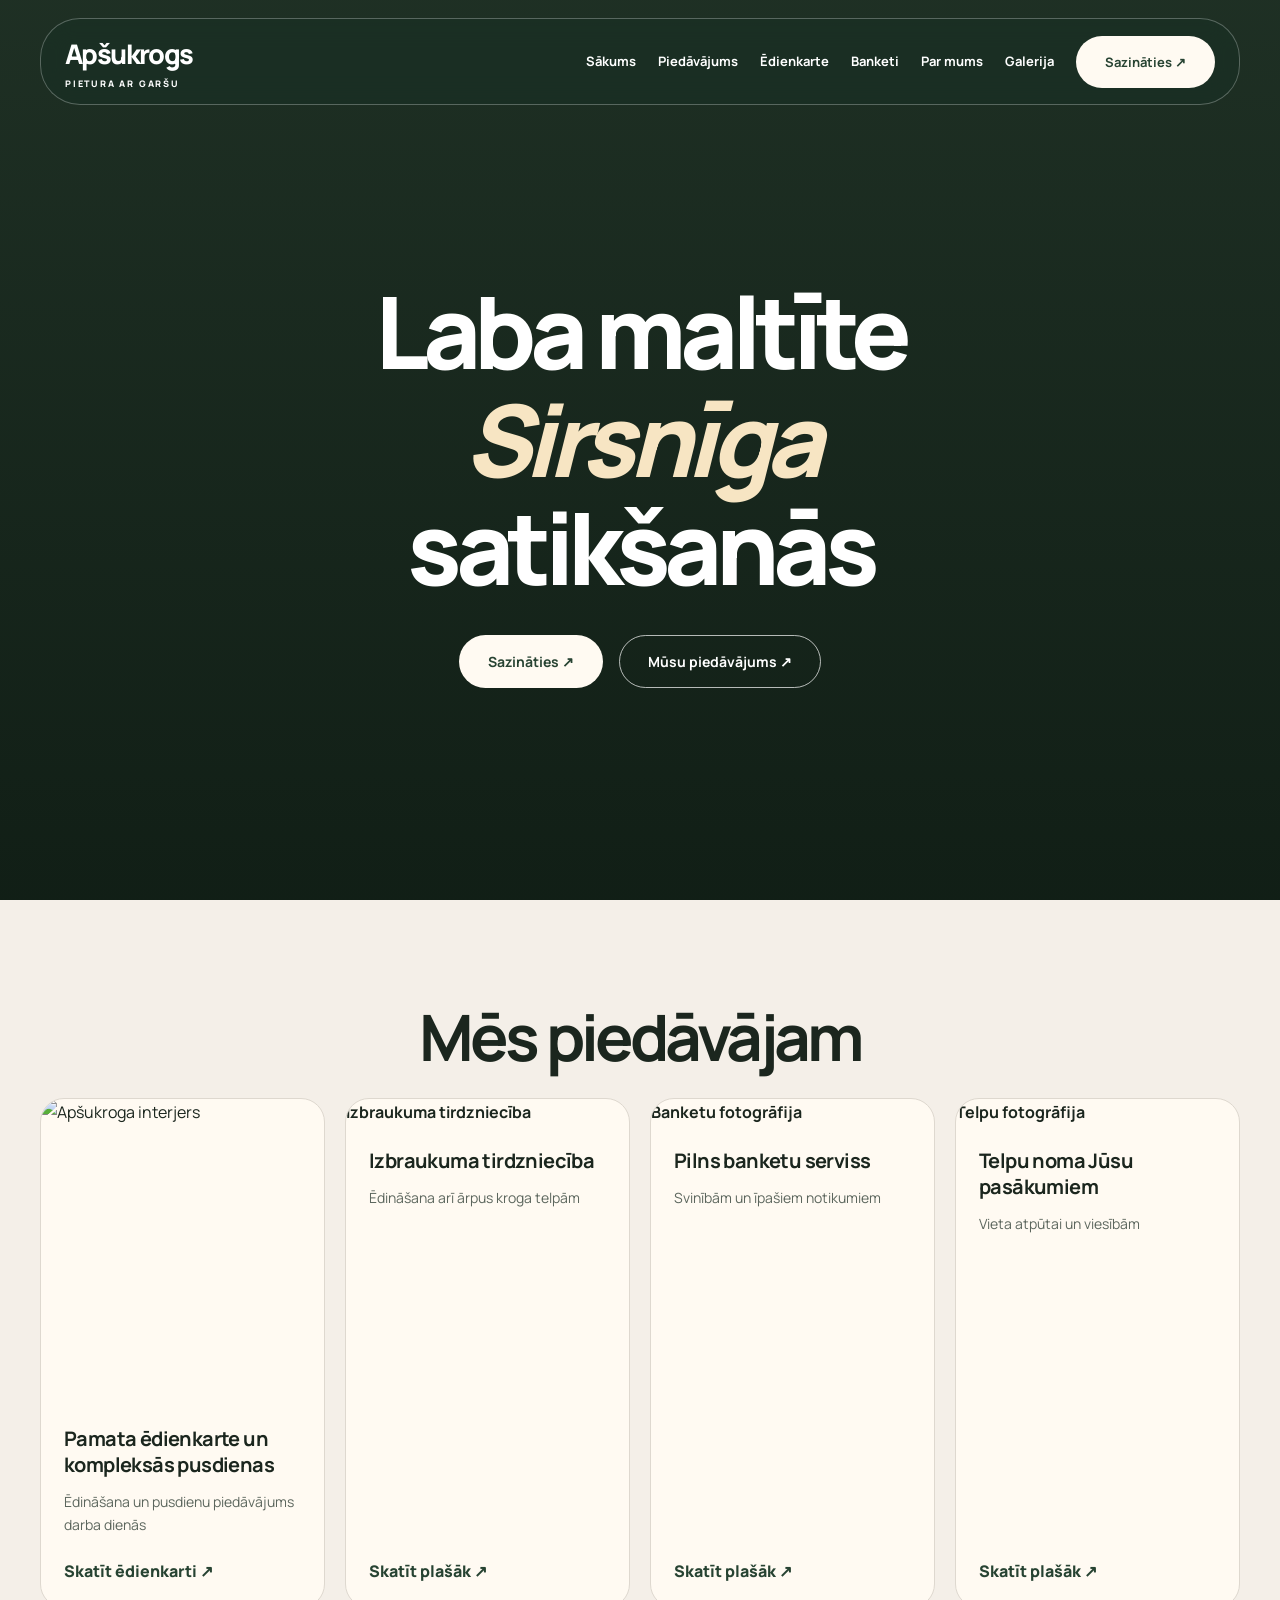
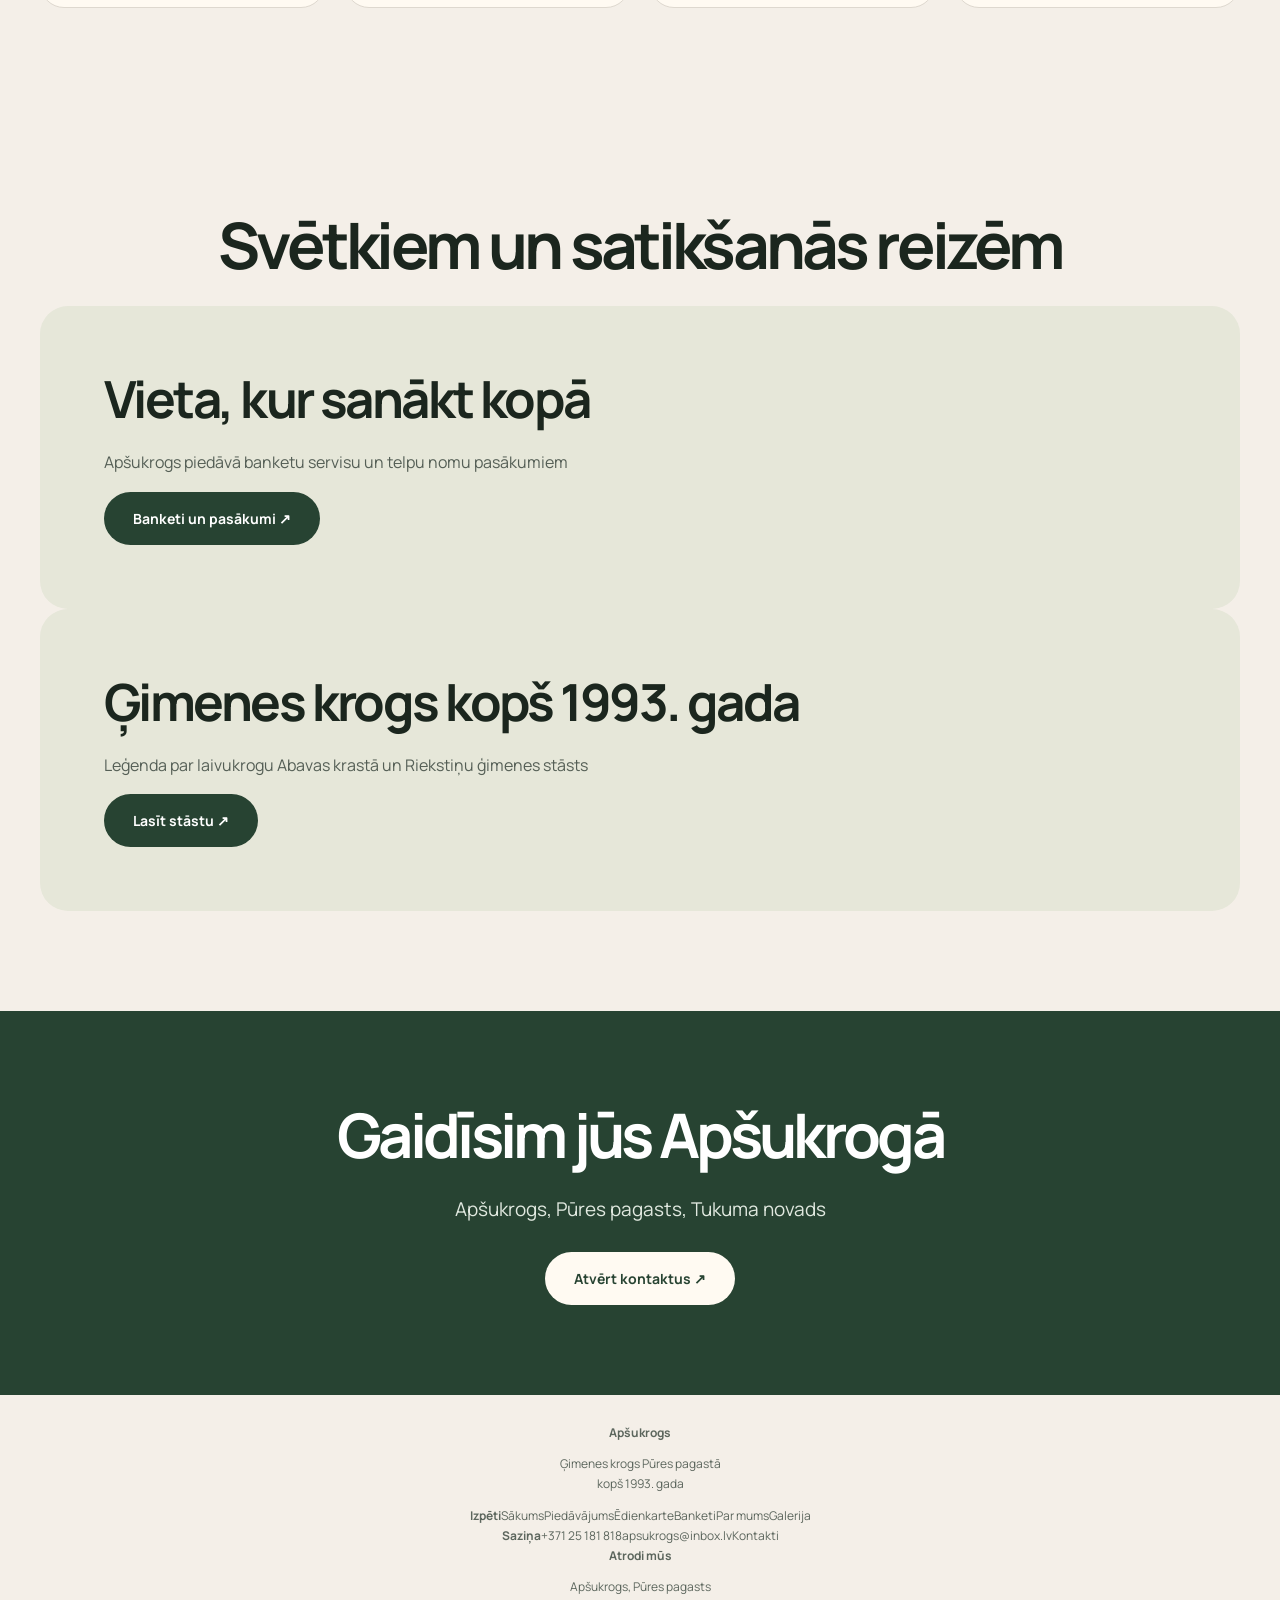
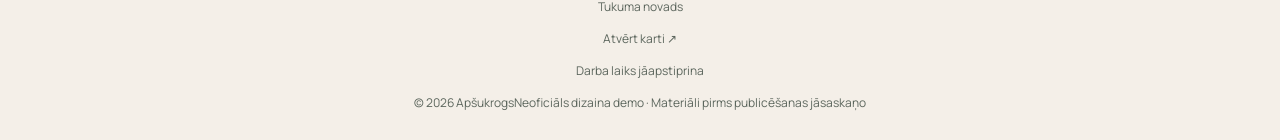
==== commit 45ff3155: "Apply Warm Editorial design and verified Apšukrogs content" ====
--- a/index.html
+++ b/index.html
@@ -1 +1 @@
-<!doctype html><html lang="lv"><head><meta charset="utf-8"><meta name="viewport" content="width=device-width,initial-scale=1"><meta name="theme-color" content="#274332"><meta name="description" content="Apšukrogs, Pūres pagasts — ēdināšana, banketi un pasākumi"><title>Sākums | Apšukrogs</title><link rel="stylesheet" href="styles.css"></head><body><header class="header"><div class="container header-inner"><a href="index.html" class="brand">Apšukrogs<small>Pietura ar garšu</small></a><button class="toggle" aria-label="Atvērt izvēlni" aria-expanded="false" onclick="let n=document.querySelector('.nav');let o=n.classList.toggle('open');this.setAttribute('aria-expanded',o)">☰</button><nav class="nav"><a href="index.html">Sākums</a><a href="piedavajums.html">Piedāvājums</a><a href="edienkarte.html">Ēdienkarte</a><a href="banketi.html">Banketi</a><a href="par-mums.html">Par mums</a><a href="galerija.html">Galerija</a><a href="kontakti.html" class="btn btn-light">Sazināties ↗</a></nav></div></header><main><section class="hero"><div class="hero-inner"><h1>Laba maltīte<em>Sirsnīga</em>satikšanās</h1><div class="actions"><a class="btn btn-light" href="kontakti.html">Sazināties ↗</a><a class="btn btn-ghost" href="piedavajums.html">Mūsu piedāvājums ↗</a></div></div></section><section class="section"><div class="container"><h2 class="section-title">Mēs piedāvājam</h2><div class="offers"><article class="offer"><div class="inner"><h3>Pamata ēdienkarte un kompleksās pusdienas</h3><p>Ēdināšana un pusdienu piedāvājums darba dienās</p><a class="more" href="edienkarte.html">Skatīt plašāk ↗</a></div></article><article class="offer"><div class="inner"><h3>Izbraukuma tirdzniecība</h3><p>Ēdināšana arī ārpus kroga telpām</p><a class="more" href="piedavajums.html">Skatīt plašāk ↗</a></div></article><article class="offer"><div class="inner"><h3>Pilns banketu serviss</h3><p>Svinībām un īpašiem notikumiem</p><a class="more" href="banketi.html">Skatīt plašāk ↗</a></div></article><article class="offer"><div class="inner"><h3>Telpu noma Jūsu pasākumiem</h3><p>Vieta atpūtai un viesībām</p><a class="more" href="banketi.html">Skatīt plašāk ↗</a></div></article></div><p class="note">Piedāvājuma attēli no iesūtītajiem materiāliem vēl jāpievieno GitHub</p></div></section><section class="section"><div class="container split"><div class="panel"><h2>Vieta, kur sanākt kopā</h2><p>Apšukrogs piedāvā banketu servisu un telpu nomu pasākumiem</p><a class="btn btn-dark" href="banketi.html">Banketi un pasākumi ↗</a></div><div class="panel"><h2>Ģimenes krogs kopš 1993. gada</h2><p>Leģenda par laivukrogu Abavas krastā un Riekstiņu ģimenes stāsts</p><a class="btn btn-dark" href="par-mums.html">Lasīt stāstu ↗</a></div></div></section><section class="contact"><div class="container about"><h2 class="section-title">Gaidīsim jūs Apšukrogā</h2><p>Apšukrogs, Pūres pagasts, Tukuma novads</p><a class="btn btn-light" href="kontakti.html">Atvērt kontaktus ↗</a></div></section></main><footer class="footer">© 2026 Apšukrogs · Neoficiāls dizaina demo · Saturs un materiāli jāsaskaņo pirms publicēšanas</footer></body></html>+<!doctype html><html lang="lv"><head><meta charset="utf-8"><meta name="viewport" content="width=device-width,initial-scale=1"><meta name="theme-color" content="#274332"><meta name="description" content="Apšukrogs, Pūres pagasts — ēdināšana, banketi un pasākumi"><title>Sākums | Apšukrogs</title><link rel="stylesheet" href="styles.css"></head><body><header class="header"><div class="container header-inner"><a href="index.html" class="brand">Apšukrogs<small>Pietura ar garšu</small></a><button class="toggle" aria-label="Atvērt izvēlni" aria-expanded="false" onclick="let n=document.querySelector('.nav');let o=n.classList.toggle('open');this.setAttribute('aria-expanded',o)">☰</button><nav class="nav"><a href="index.html">Sākums</a><a href="piedavajums.html">Piedāvājums</a><a href="edienkarte.html">Ēdienkarte</a><a href="banketi.html">Banketi</a><a href="par-mums.html">Par mums</a><a href="galerija.html">Galerija</a><a href="kontakti.html" class="btn btn-light">Sazināties ↗</a></nav></div></header><main><section class="hero"><div class="hero-inner"><h1>Laba maltīte<em>Sirsnīga</em>satikšanās</h1><div class="actions"><a class="btn btn-light" href="kontakti.html">Sazināties ↗</a><a class="btn btn-ghost" href="piedavajums.html">Mūsu piedāvājums ↗</a></div></div></section><section class="section"><div class="container"><h2 class="section-title">Mēs piedāvājam</h2><div class="offers"><article class="offer"><a class="photo" href="edienkarte.html"><img src="https://visittukums.kartes.lv/files/img.php?f=56_a5d10-xl.JPG" alt="Apšukroga interjers"></a><div class="inner"><h3>Pamata ēdienkarte un kompleksās pusdienas</h3><p>Ēdināšana un pusdienu piedāvājums darba dienās</p><a class="more" href="edienkarte.html">Skatīt ēdienkarti ↗</a></div></article><article class="offer"><a href="piedavajums.html" class="offer-media-placeholder"><strong>Izbraukuma tirdzniecība</strong></a><div class="inner"><h3>Izbraukuma tirdzniecība</h3><p>Ēdināšana arī ārpus kroga telpām</p><a class="more" href="piedavajums.html">Skatīt plašāk ↗</a></div></article><article class="offer"><a href="banketi.html" class="offer-media-placeholder"><strong>Banketu fotogrāfija</strong></a><div class="inner"><h3>Pilns banketu serviss</h3><p>Svinībām un īpašiem notikumiem</p><a class="more" href="banketi.html">Skatīt plašāk ↗</a></div></article><article class="offer"><a href="banketi.html" class="offer-media-placeholder"><strong>Telpu fotogrāfija</strong></a><div class="inner"><h3>Telpu noma Jūsu pasākumiem</h3><p>Vieta atpūtai un viesībām</p><a class="more" href="banketi.html">Skatīt plašāk ↗</a></div></article></div></div></section><section class="section"><div class="container"><div class="split-heading"><h2 class="section-title">Svētkiem un satikšanās reizēm</h2></div><div class="editorial-row"><div class="panel"><h2>Vieta, kur sanākt kopā</h2><p>Apšukrogs piedāvā banketu servisu un telpu nomu pasākumiem</p><a class="btn btn-dark" href="banketi.html">Banketi un pasākumi ↗</a></div><div class="panel"><h2>Ģimenes krogs kopš 1993. gada</h2><p>Leģenda par laivukrogu Abavas krastā un Riekstiņu ģimenes stāsts</p><a class="btn btn-dark" href="par-mums.html">Lasīt stāstu ↗</a></div></div></div></section><section class="contact"><div class="container about"><h2 class="section-title">Gaidīsim jūs Apšukrogā</h2><p>Apšukrogs, Pūres pagasts, Tukuma novads</p><a class="btn btn-light" href="kontakti.html">Atvērt kontaktus ↗</a></div></section></main><footer class="footer footer-rich"><div class="container footer-grid"><div class="footer-about"><strong>Apšukrogs</strong><p>Ģimenes krogs Pūres pagastā<br>kopš 1993. gada</p></div><nav aria-label="Kājenes navigācija"><b>Izpēti</b><a href="index.html">Sākums</a><a href="piedavajums.html">Piedāvājums</a><a href="edienkarte.html">Ēdienkarte</a><a href="banketi.html">Banketi</a><a href="par-mums.html">Par mums</a><a href="galerija.html">Galerija</a></nav><div><b>Saziņa</b><a href="tel:+37125181818">+371 25 181 818</a><a href="mailto:apsukrogs@inbox.lv">apsukrogs@inbox.lv</a><a href="kontakti.html">Kontakti</a></div><div><b>Atrodi mūs</b><p>Apšukrogs, Pūres pagasts<br>Tukuma novads</p><a href="https://www.google.com/maps/search/?api=1&query=Ap%C5%A1ukrogs%20P%C5%ABres%20pagasts" target="_blank" rel="noopener">Atvērt karti ↗</a><p class="footer-fine">Darba laiks jāapstiprina</p></div></div><div class="container footer-bottom"><span>© 2026 Apšukrogs</span><span>Neoficiāls dizaina demo · Materiāli pirms publicēšanas jāsaskaņo</span></div></footer></body></html>
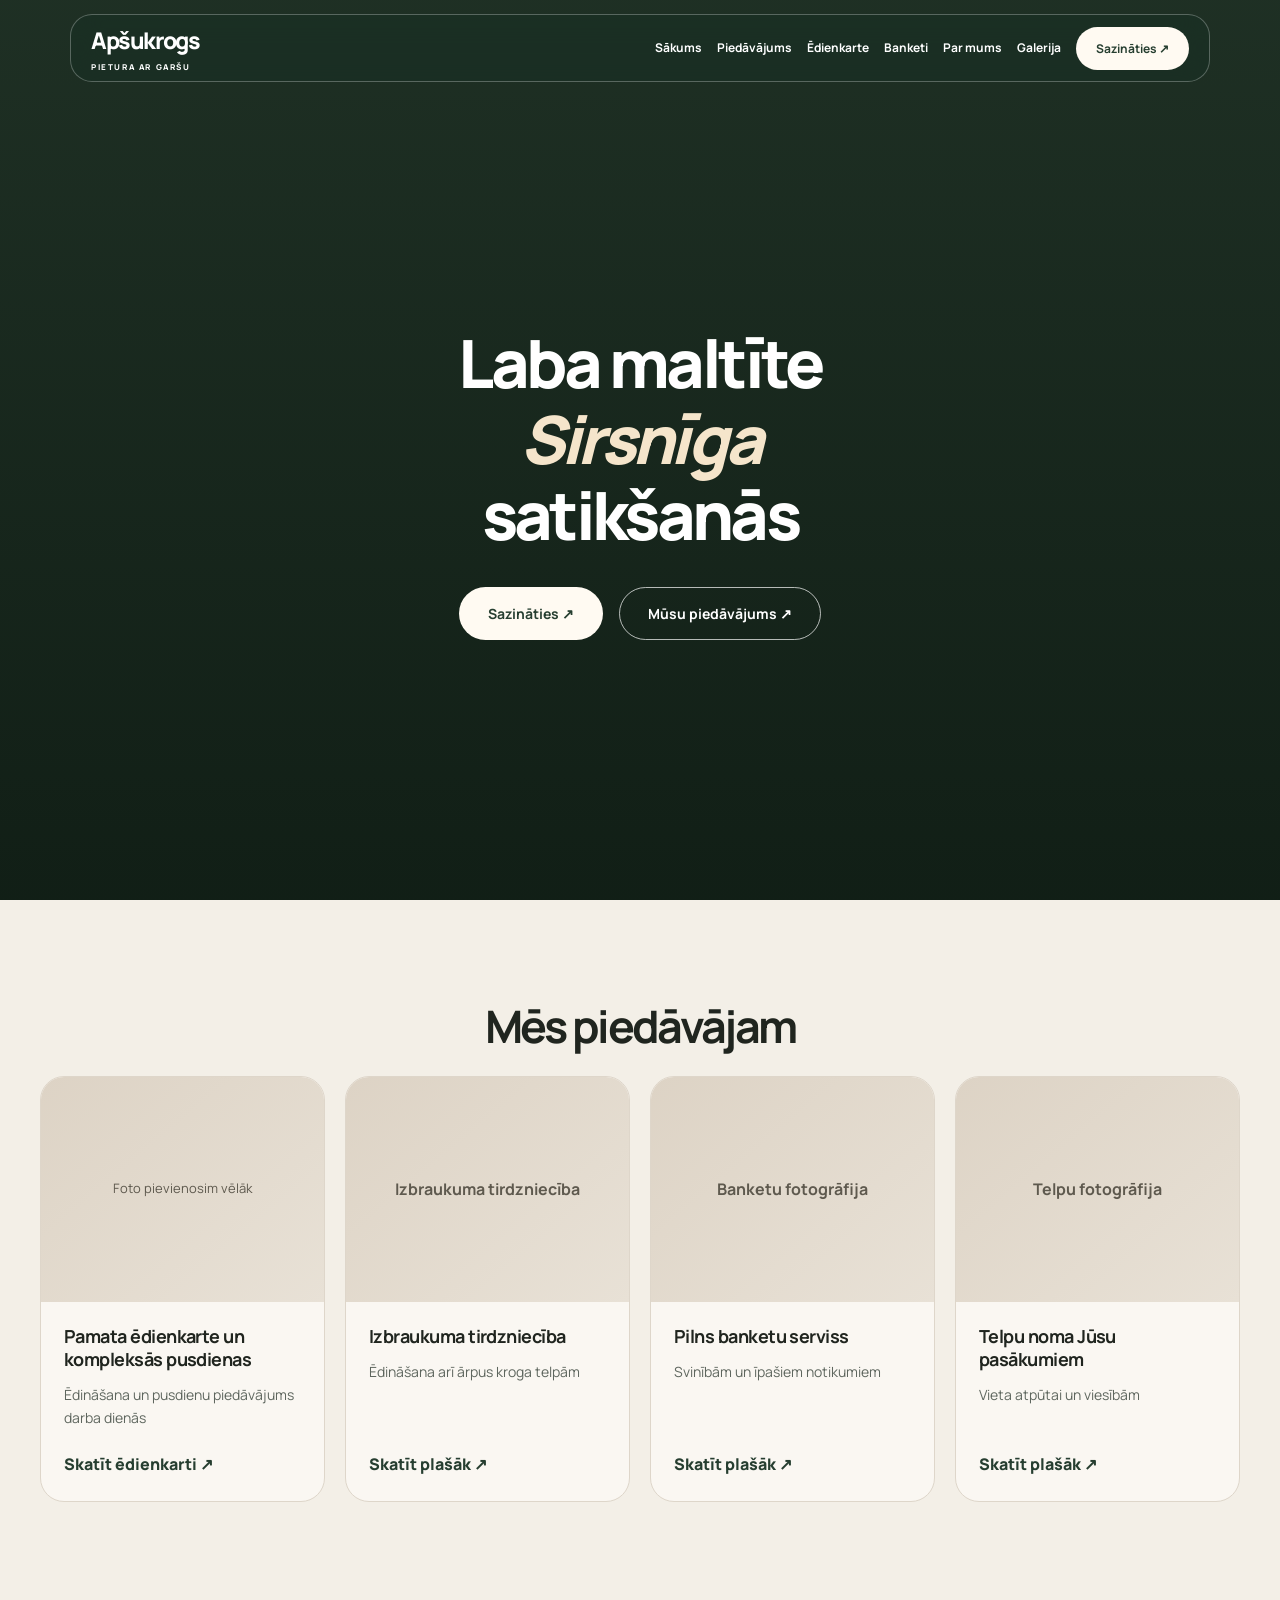
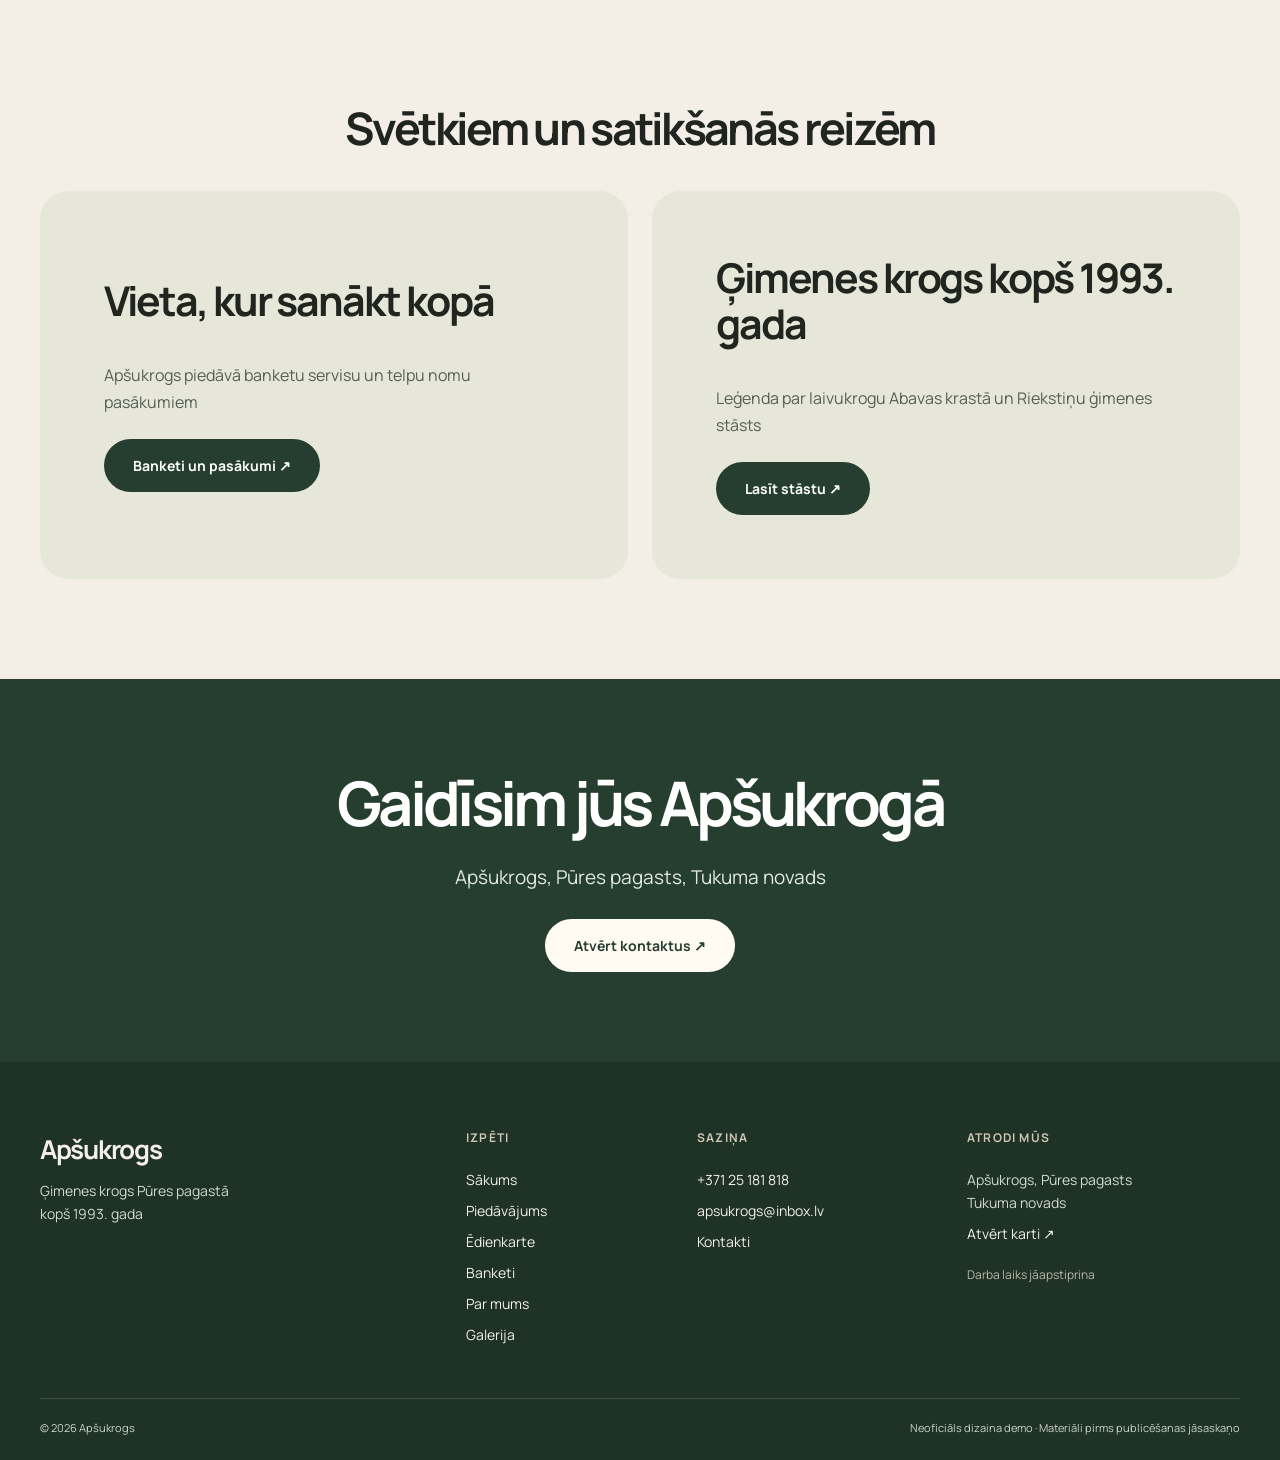
==== commit d207b511: "Refine gallery placeholders, offer photos, and menu card contrast" ====
--- a/index.html
+++ b/index.html
@@ -1 +1 @@
-<!doctype html><html lang="lv"><head><meta charset="utf-8"><meta name="viewport" content="width=device-width,initial-scale=1"><meta name="theme-color" content="#274332"><meta name="description" content="Apšukrogs, Pūres pagasts — ēdināšana, banketi un pasākumi"><title>Sākums | Apšukrogs</title><link rel="stylesheet" href="styles.css"></head><body><header class="header"><div class="container header-inner"><a href="index.html" class="brand">Apšukrogs<small>Pietura ar garšu</small></a><button class="toggle" aria-label="Atvērt izvēlni" aria-expanded="false" onclick="let n=document.querySelector('.nav');let o=n.classList.toggle('open');this.setAttribute('aria-expanded',o)">☰</button><nav class="nav"><a href="index.html">Sākums</a><a href="piedavajums.html">Piedāvājums</a><a href="edienkarte.html">Ēdienkarte</a><a href="banketi.html">Banketi</a><a href="par-mums.html">Par mums</a><a href="galerija.html">Galerija</a><a href="kontakti.html" class="btn btn-light">Sazināties ↗</a></nav></div></header><main><section class="hero"><div class="hero-inner"><h1>Laba maltīte<em>Sirsnīga</em>satikšanās</h1><div class="actions"><a class="btn btn-light" href="kontakti.html">Sazināties ↗</a><a class="btn btn-ghost" href="piedavajums.html">Mūsu piedāvājums ↗</a></div></div></section><section class="section"><div class="container"><h2 class="section-title">Mēs piedāvājam</h2><div class="offers"><article class="offer"><a class="photo" href="edienkarte.html"><img src="https://visittukums.kartes.lv/files/img.php?f=56_a5d10-xl.JPG" alt="Apšukroga interjers"></a><div class="inner"><h3>Pamata ēdienkarte un kompleksās pusdienas</h3><p>Ēdināšana un pusdienu piedāvājums darba dienās</p><a class="more" href="edienkarte.html">Skatīt ēdienkarti ↗</a></div></article><article class="offer"><a href="piedavajums.html" class="offer-media-placeholder"><strong>Izbraukuma tirdzniecība</strong></a><div class="inner"><h3>Izbraukuma tirdzniecība</h3><p>Ēdināšana arī ārpus kroga telpām</p><a class="more" href="piedavajums.html">Skatīt plašāk ↗</a></div></article><article class="offer"><a href="banketi.html" class="offer-media-placeholder"><strong>Banketu fotogrāfija</strong></a><div class="inner"><h3>Pilns banketu serviss</h3><p>Svinībām un īpašiem notikumiem</p><a class="more" href="banketi.html">Skatīt plašāk ↗</a></div></article><article class="offer"><a href="banketi.html" class="offer-media-placeholder"><strong>Telpu fotogrāfija</strong></a><div class="inner"><h3>Telpu noma Jūsu pasākumiem</h3><p>Vieta atpūtai un viesībām</p><a class="more" href="banketi.html">Skatīt plašāk ↗</a></div></article></div></div></section><section class="section"><div class="container"><div class="split-heading"><h2 class="section-title">Svētkiem un satikšanās reizēm</h2></div><div class="editorial-row"><div class="panel"><h2>Vieta, kur sanākt kopā</h2><p>Apšukrogs piedāvā banketu servisu un telpu nomu pasākumiem</p><a class="btn btn-dark" href="banketi.html">Banketi un pasākumi ↗</a></div><div class="panel"><h2>Ģimenes krogs kopš 1993. gada</h2><p>Leģenda par laivukrogu Abavas krastā un Riekstiņu ģimenes stāsts</p><a class="btn btn-dark" href="par-mums.html">Lasīt stāstu ↗</a></div></div></div></section><section class="contact"><div class="container about"><h2 class="section-title">Gaidīsim jūs Apšukrogā</h2><p>Apšukrogs, Pūres pagasts, Tukuma novads</p><a class="btn btn-light" href="kontakti.html">Atvērt kontaktus ↗</a></div></section></main><footer class="footer footer-rich"><div class="container footer-grid"><div class="footer-about"><strong>Apšukrogs</strong><p>Ģimenes krogs Pūres pagastā<br>kopš 1993. gada</p></div><nav aria-label="Kājenes navigācija"><b>Izpēti</b><a href="index.html">Sākums</a><a href="piedavajums.html">Piedāvājums</a><a href="edienkarte.html">Ēdienkarte</a><a href="banketi.html">Banketi</a><a href="par-mums.html">Par mums</a><a href="galerija.html">Galerija</a></nav><div><b>Saziņa</b><a href="tel:+37125181818">+371 25 181 818</a><a href="mailto:apsukrogs@inbox.lv">apsukrogs@inbox.lv</a><a href="kontakti.html">Kontakti</a></div><div><b>Atrodi mūs</b><p>Apšukrogs, Pūres pagasts<br>Tukuma novads</p><a href="https://www.google.com/maps/search/?api=1&query=Ap%C5%A1ukrogs%20P%C5%ABres%20pagasts" target="_blank" rel="noopener">Atvērt karti ↗</a><p class="footer-fine">Darba laiks jāapstiprina</p></div></div><div class="container footer-bottom"><span>© 2026 Apšukrogs</span><span>Neoficiāls dizaina demo · Materiāli pirms publicēšanas jāsaskaņo</span></div></footer></body></html>+<!doctype html><html lang="lv"><head><meta charset="utf-8"><meta name="viewport" content="width=device-width,initial-scale=1"><meta name="theme-color" content="#274332"><meta name="description" content="Apšukrogs, Pūres pagasts — ēdināšana, banketi un pasākumi"><title>Sākums | Apšukrogs</title><link rel="stylesheet" href="styles.css"></head><body><header class="header"><div class="container header-inner"><a href="index.html" class="brand">Apšukrogs<small>Pietura ar garšu</small></a><button class="toggle" aria-label="Atvērt izvēlni" aria-expanded="false" onclick="let n=document.querySelector('.nav');let o=n.classList.toggle('open');this.setAttribute('aria-expanded',o)">☰</button><nav class="nav"><a href="index.html">Sākums</a><a href="piedavajums.html">Piedāvājums</a><a href="edienkarte.html">Ēdienkarte</a><a href="banketi.html">Banketi</a><a href="par-mums.html">Par mums</a><a href="galerija.html">Galerija</a><a href="kontakti.html" class="btn btn-light">Sazināties ↗</a></nav></div></header><main><section class="hero"><div class="hero-inner"><h1>Laba maltīte<em>Sirsnīga</em>satikšanās</h1><div class="actions"><a class="btn btn-light" href="kontakti.html">Sazināties ↗</a><a class="btn btn-ghost" href="piedavajums.html">Mūsu piedāvājums ↗</a></div></div></section><section class="section"><div class="container"><h2 class="section-title">Mēs piedāvājam</h2><div class="offers"><article class="offer"><div class="offer-media-placeholder" aria-label="Vieta fotogrāfijai">Foto pievienosim vēlāk</div><div class="inner"><h3>Pamata ēdienkarte un kompleksās pusdienas</h3><p>Ēdināšana un pusdienu piedāvājums darba dienās</p><a class="more" href="edienkarte.html">Skatīt ēdienkarti ↗</a></div></article><article class="offer"><a href="piedavajums.html" class="offer-media-placeholder"><strong>Izbraukuma tirdzniecība</strong></a><div class="inner"><h3>Izbraukuma tirdzniecība</h3><p>Ēdināšana arī ārpus kroga telpām</p><a class="more" href="piedavajums.html">Skatīt plašāk ↗</a></div></article><article class="offer"><a href="banketi.html" class="offer-media-placeholder"><strong>Banketu fotogrāfija</strong></a><div class="inner"><h3>Pilns banketu serviss</h3><p>Svinībām un īpašiem notikumiem</p><a class="more" href="banketi.html">Skatīt plašāk ↗</a></div></article><article class="offer"><a href="banketi.html" class="offer-media-placeholder"><strong>Telpu fotogrāfija</strong></a><div class="inner"><h3>Telpu noma Jūsu pasākumiem</h3><p>Vieta atpūtai un viesībām</p><a class="more" href="banketi.html">Skatīt plašāk ↗</a></div></article></div></div></section><section class="section"><div class="container"><div class="split-heading"><h2 class="section-title">Svētkiem un satikšanās reizēm</h2></div><div class="editorial-row"><div class="panel"><h2>Vieta, kur sanākt kopā</h2><p>Apšukrogs piedāvā banketu servisu un telpu nomu pasākumiem</p><a class="btn btn-dark" href="banketi.html">Banketi un pasākumi ↗</a></div><div class="panel"><h2>Ģimenes krogs kopš 1993. gada</h2><p>Leģenda par laivukrogu Abavas krastā un Riekstiņu ģimenes stāsts</p><a class="btn btn-dark" href="par-mums.html">Lasīt stāstu ↗</a></div></div></div></section><section class="contact"><div class="container about"><h2 class="section-title">Gaidīsim jūs Apšukrogā</h2><p>Apšukrogs, Pūres pagasts, Tukuma novads</p><a class="btn btn-light" href="kontakti.html">Atvērt kontaktus ↗</a></div></section></main><footer class="footer footer-rich"><div class="container footer-grid"><div class="footer-about"><strong>Apšukrogs</strong><p>Ģimenes krogs Pūres pagastā<br>kopš 1993. gada</p></div><nav aria-label="Kājenes navigācija"><b>Izpēti</b><a href="index.html">Sākums</a><a href="piedavajums.html">Piedāvājums</a><a href="edienkarte.html">Ēdienkarte</a><a href="banketi.html">Banketi</a><a href="par-mums.html">Par mums</a><a href="galerija.html">Galerija</a></nav><div><b>Saziņa</b><a href="tel:+37125181818">+371 25 181 818</a><a href="mailto:apsukrogs@inbox.lv">apsukrogs@inbox.lv</a><a href="kontakti.html">Kontakti</a></div><div><b>Atrodi mūs</b><p>Apšukrogs, Pūres pagasts<br>Tukuma novads</p><a href="https://www.google.com/maps/search/?api=1&query=Ap%C5%A1ukrogs%20P%C5%ABres%20pagasts" target="_blank" rel="noopener">Atvērt karti ↗</a><p class="footer-fine">Darba laiks jāapstiprina</p></div></div><div class="container footer-bottom"><span>© 2026 Apšukrogs</span><span>Neoficiāls dizaina demo · Materiāli pirms publicēšanas jāsaskaņo</span></div></footer></body></html>
--- a/styles.css
+++ b/styles.css
@@ -1,2 +1,8 @@
 @import url('https://fonts.googleapis.com/css2?family=Manrope:wght@400;500;600;700;800&display=swap');
-:root{--bg:#f4efe8;--ink:#1b261e;--green:#274332;--cream:#fffaf2;--muted:#5c665d;--line:#ded8cf}*{box-sizing:border-box}html{scroll-behavior:smooth}body{margin:0;background:var(--bg);color:var(--ink);font:16px/1.65 Manrope,sans-serif}a{color:inherit;text-decoration:none}img{width:100%;display:block;object-fit:cover}.container{width:min(1200px,calc(100% - 40px));margin:auto}.header{position:absolute;z-index:5;top:18px;left:0;width:100%;color:white}.header-inner{display:flex;align-items:center;justify-content:space-between;gap:24px;padding:13px 24px;border-radius:40px;border:1px solid #ffffff45;background:#1a3024b8;backdrop-filter:blur(15px)}.brand{font-size:27px;font-weight:800;letter-spacing:-.06em}.brand small{display:block;font-size:9px;letter-spacing:.2em;text-transform:uppercase}.nav{display:flex;gap:22px;align-items:center}.nav a{font-size:13px;font-weight:700}.btn{display:inline-flex;justify-content:center;align-items:center;padding:16px 28px;border-radius:999px;min-height:52px;font:700 14px Manrope,sans-serif;border:1px solid transparent;transition:.2s}.btn:hover{transform:translateY(-2px)}.btn-light{background:var(--cream);color:var(--green)}.btn-ghost{background:transparent;color:white;border-color:#ffffffb0}.btn-dark{background:var(--green);color:white}.hero{min-height:100svh;display:grid;place-items:center;background:#243629 url('https://visittukums.kartes.lv/files/img.php?f=56_a5d10-xl.JPG') center/cover no-repeat;position:relative}.hero:before{content:'';position:absolute;inset:0;background:linear-gradient(#13231a55,#0a160fba)}.hero-inner{position:relative;color:white;text-align:center;padding:155px 15px 90px}.hero h1{font-size:clamp(46px,8vw,100px);line-height:1.08;letter-spacing:-.065em;margin:0;font-weight:800}.hero h1 em{display:block;color:#f7e5c3}.actions{display:flex;justify-content:center;gap:16px;margin-top:34px;flex-wrap:wrap}.section{padding:100px 0}.section-title{font-size:clamp(36px,5vw,64px);letter-spacing:-.06em;line-height:1.15;text-align:center;margin:0 0 24px}.intro{text-align:center;margin:0 auto 46px;max-width:680px;color:var(--muted)}.offers{display:grid;grid-template-columns:repeat(4,1fr);gap:20px}.offer{background:var(--cream);border-radius:24px;overflow:hidden;border:1px solid var(--line);display:flex;flex-direction:column}.offer img{aspect-ratio:4/4.3}.offer .inner{padding:23px;display:flex;flex:1;flex-direction:column}.offer h3{font-size:20px;line-height:1.3;margin:0 0 12px;letter-spacing:-.03em}.offer p{font-size:14px;color:var(--muted);margin:0 0 22px}.offer a.more{font-weight:800;color:var(--green);margin-top:auto}.split{display:grid;grid-template-columns:1fr 1fr;gap:25px;align-items:center}.split>img{height:540px;border-radius:28px}.panel{background:#e6e7d9;padding:clamp(30px,5vw,70px);border-radius:28px}.panel h2{font-size:clamp(34px,4vw,56px);line-height:1.12;letter-spacing:-.05em;margin:0 0 22px}.panel p{color:#555f56}.about{text-align:center}.about p{max-width:650px;margin:0 auto 26px;font-size:19px}.gallery{display:grid;grid-template-columns:repeat(3,1fr);gap:20px}.gallery a{border-radius:23px;overflow:hidden}.gallery img{height:330px}.contact{background:var(--green);color:white;padding:90px 0}.contact .split{gap:80px}.contact h2{font-size:clamp(38px,4.8vw,64px);line-height:1.12;letter-spacing:-.06em}.contact p{color:#e1e9e0}.contact .panel{background:#ffffff13;border:1px solid #ffffff25;text-align:center}.contact .panel p{margin-bottom:20px}.footer{text-align:center;padding:28px;color:var(--muted);font-size:12px}.page-head{padding:160px 0 75px;background:var(--green);color:white;text-align:center}.page-head h1{font-size:clamp(44px,6vw,75px);line-height:1.1;letter-spacing:-.06em;margin:0}.page-head p{max-width:650px;margin:20px auto 0}.story{max-width:780px;margin:auto}.story p{font-size:18px;line-height:1.95}.menu-photo{max-width:720px;margin:auto}.menu-photo img{height:auto;object-fit:contain;border-radius:18px}.mini-grid{display:grid;grid-template-columns:repeat(2,1fr);gap:18px}.mini-grid .panel{padding:26px}.mini-grid h3{margin:0 0 12px}.menu-list{display:grid;grid-template-columns:repeat(2,1fr);gap:20px}.menu-list article{background:white;border:1px solid var(--line);padding:25px;border-radius:24px}.menu-list h3{margin:0 0 14px}.menu-list p{margin:6px 0;font-size:14px}.toggle{display:none;background:transparent;border:1px solid #fff9;color:white;padding:10px 14px;border-radius:50px}.note{font-size:12px;color:var(--muted);text-align:center;margin:24px auto}@media(max-width:900px){.nav{gap:9px}.nav a{font-size:11px}.offers{grid-template-columns:repeat(2,1fr)}.split{grid-template-columns:1fr}.split>img{height:420px}}@media(max-width:700px){.header-inner{border-radius:25px}.toggle{display:block}.nav{display:none;position:absolute;top:75px;left:20px;right:20px;background:var(--green);padding:20px;border-radius:24px;flex-direction:column;align-items:stretch}.nav.open{display:flex}.nav a{font-size:15px;text-align:center;padding:10px}.hero-inner{padding-top:180px}.hero h1{font-size:clamp(41px,12vw,60px)}.section{padding:72px 0}.offers,.gallery,.mini-grid,.menu-list{grid-template-columns:1fr}.gallery img{height:350px}.contact .split{gap:22px}}@media(prefers-reduced-motion:reduce){html{scroll-behavior:auto}.btn{transition:none}}+:root{--bg:#f4efe8;--ink:#1b261e;--green:#274332;--cream:#fffaf2;--muted:#5c665d;--line:#ded8cf}*{box-sizing:border-box}html{scroll-behavior:smooth}body{margin:0;background:var(--bg);color:var(--ink);font:16px/1.65 Manrope,sans-serif}a{color:inherit;text-decoration:none}img{width:100%;display:block;object-fit:cover}.container{width:min(1200px,calc(100% - 40px));margin:auto}.header{position:absolute;z-index:5;top:18px;left:0;width:100%;color:white}.header-inner{display:flex;align-items:center;justify-content:space-between;gap:24px;padding:13px 24px;border-radius:40px;border:1px solid #ffffff45;background:#1a3024b8;backdrop-filter:blur(15px)}.brand{font-size:27px;font-weight:800;letter-spacing:-.06em}.brand small{display:block;font-size:9px;letter-spacing:.2em;text-transform:uppercase}.nav{display:flex;gap:22px;align-items:center}.nav a{font-size:13px;font-weight:700}.btn{display:inline-flex;justify-content:center;align-items:center;padding:16px 28px;border-radius:999px;min-height:52px;font:700 14px Manrope,sans-serif;border:1px solid transparent;transition:.2s}.btn:hover{transform:translateY(-2px)}.btn-light{background:var(--cream);color:var(--green)}.btn-ghost{background:transparent;color:white;border-color:#ffffffb0}.btn-dark{background:var(--green);color:white}.hero{min-height:100svh;display:grid;place-items:center;background:#243629 url('https://visittukums.kartes.lv/files/img.php?f=56_a5d10-xl.JPG') center/cover no-repeat;position:relative}.hero:before{content:'';position:absolute;inset:0;background:linear-gradient(#13231a55,#0a160fba)}.hero-inner{position:relative;color:white;text-align:center;padding:155px 15px 90px}.hero h1{font-size:clamp(46px,8vw,100px);line-height:1.08;letter-spacing:-.065em;margin:0;font-weight:800}.hero h1 em{display:block;color:#f7e5c3}.actions{display:flex;justify-content:center;gap:16px;margin-top:34px;flex-wrap:wrap}.section{padding:100px 0}.section-title{font-size:clamp(36px,5vw,64px);letter-spacing:-.06em;line-height:1.15;text-align:center;margin:0 0 24px}.intro{text-align:center;margin:0 auto 46px;max-width:680px;color:var(--muted)}.offers{display:grid;grid-template-columns:repeat(4,1fr);gap:20px}.offer{background:var(--cream);border-radius:24px;overflow:hidden;border:1px solid var(--line);display:flex;flex-direction:column}.offer img{aspect-ratio:4/4.3}.offer .inner{padding:23px;display:flex;flex:1;flex-direction:column}.offer h3{font-size:20px;line-height:1.3;margin:0 0 12px;letter-spacing:-.03em}.offer p{font-size:14px;color:var(--muted);margin:0 0 22px}.offer a.more{font-weight:800;color:var(--green);margin-top:auto}.split{display:grid;grid-template-columns:1fr 1fr;gap:25px;align-items:center}.split>img{height:540px;border-radius:28px}.panel{background:#e6e7d9;padding:clamp(30px,5vw,70px);border-radius:28px}.panel h2{font-size:clamp(34px,4vw,56px);line-height:1.12;letter-spacing:-.05em;margin:0 0 22px}.panel p{color:#555f56}.about{text-align:center}.about p{max-width:650px;margin:0 auto 26px;font-size:19px}.gallery{display:grid;grid-template-columns:repeat(3,1fr);gap:20px}.gallery a{border-radius:23px;overflow:hidden}.gallery img{height:330px}.contact{background:var(--green);color:white;padding:90px 0}.contact .split{gap:80px}.contact h2{font-size:clamp(38px,4.8vw,64px);line-height:1.12;letter-spacing:-.06em}.contact p{color:#e1e9e0}.contact .panel{background:#ffffff13;border:1px solid #ffffff25;text-align:center}.contact .panel p{margin-bottom:20px}.footer{text-align:center;padding:28px;color:var(--muted);font-size:12px}.page-head{padding:160px 0 75px;background:var(--green);color:white;text-align:center}.page-head h1{font-size:clamp(44px,6vw,75px);line-height:1.1;letter-spacing:-.06em;margin:0}.page-head p{max-width:650px;margin:20px auto 0}.story{max-width:780px;margin:auto}.story p{font-size:18px;line-height:1.95}.menu-photo{max-width:720px;margin:auto}.menu-photo img{height:auto;object-fit:contain;border-radius:18px}.mini-grid{display:grid;grid-template-columns:repeat(2,1fr);gap:18px}.mini-grid .panel{padding:26px}.mini-grid h3{margin:0 0 12px}.menu-list{display:grid;grid-template-columns:repeat(2,1fr);gap:20px}.menu-list article{background:white;border:1px solid var(--line);padding:25px;border-radius:24px}.menu-list h3{margin:0 0 14px}.menu-list p{margin:6px 0;font-size:14px}.toggle{display:none;background:transparent;border:1px solid #fff9;color:white;padding:10px 14px;border-radius:50px}.note{font-size:12px;color:var(--muted);text-align:center;margin:24px auto}@media(max-width:900px){.nav{gap:9px}.nav a{font-size:11px}.offers{grid-template-columns:repeat(2,1fr)}.split{grid-template-columns:1fr}.split>img{height:420px}}@media(max-width:700px){.header-inner{border-radius:25px}.toggle{display:block}.nav{display:none;position:absolute;top:75px;left:20px;right:20px;background:var(--green);padding:20px;border-radius:24px;flex-direction:column;align-items:stretch}.nav.open{display:flex}.nav a{font-size:15px;text-align:center;padding:10px}.hero-inner{padding-top:180px}.hero h1{font-size:clamp(41px,12vw,60px)}.section{padding:72px 0}.offers,.gallery,.mini-grid,.menu-list{grid-template-columns:1fr}.gallery img{height:350px}.contact .split{gap:22px}}@media(prefers-reduced-motion:reduce){html{scroll-behavior:auto}.btn{transition:none}}
+/* Warm Editorial — approved adjustments 2026-10-20 */
+:root{--bg:#f3efe7;--cream:#fffaf2;--ink:#20251f;--muted:#5e665e;--green:#263e30;--line:#d5c3a8;--wood:#936b48;--sand:#d5c3a8}
+.header{top:14px}.header-inner{max-width:1140px;margin:auto;min-height:68px;padding:7px 20px;gap:20px;border-radius:22px}.brand{font-size:23px}.brand small{font-size:8px}.nav{gap:15px}.nav a{font-size:12px}.nav a.btn{font-size:12px;min-height:43px;padding:11px 19px}.hero h1{font-size:clamp(44px,5.2vw,68px);line-height:1.14;letter-spacing:-.055em}.hero h1 em{color:#f5e5cb}.section-title{font-size:clamp(30px,3.5vw,48px);line-height:1.15}.panel h2{font-size:clamp(28px,3.2vw,44px)}.page-head h1{font-size:clamp(38px,4.7vw,64px)}.offer{border-color:#ded6ca;background:#faf7f2}.offer .photo{display:block;height:225px;background:#e5dfd4;position:relative;overflow:hidden}.offer .photo img{height:100%;width:100%;object-fit:cover;transition:transform .35s}.offer .photo:hover img{transform:scale(1.03)}.offer .photo span{position:absolute;bottom:12px;right:12px;background:#1c3023d9;color:white;border-radius:40px;padding:7px 12px;font-size:11px;font-weight:700}.offer h3{font-size:18px}.split-heading{text-align:center;margin-bottom:38px}.split-heading h2{margin-bottom:8px}.split-heading p{margin:0 auto;color:var(--muted);max-width:680px}.editorial-row{display:grid;grid-template-columns:1fr 1fr;gap:24px;align-items:stretch}.editorial-row>.panel{display:flex;flex-direction:column;justify-content:center}.editorial-row>.panel .btn{align-self:flex-start;margin-top:8px}.editorial-photo{min-height:390px;border-radius:28px;overflow:hidden;background:#ded5c8}.editorial-photo img{width:100%;height:100%;object-fit:cover}.footer-rich{background:#1e3226;color:#f4efe7;padding:66px 0 22px;text-align:left}.footer-grid{display:grid;grid-template-columns:2fr 1fr 1.2fr 1.4fr;gap:36px}.footer-grid>div,.footer-grid nav{display:flex;flex-direction:column;align-items:flex-start;gap:8px}.footer-grid b{font-size:12px;text-transform:uppercase;letter-spacing:.1em;color:#cfc5b3;margin-bottom:12px}.footer-grid p{margin:0;color:#d1d9d0;font-size:14px}.footer-grid a{font-size:14px}.footer-grid a:hover{text-decoration:underline}.footer-about strong{font-size:26px;letter-spacing:-.05em}.footer-bottom{margin-top:52px;border-top:1px solid #ffffff25;padding-top:20px;display:flex;justify-content:space-between;gap:20px;font-size:11px;color:#cbd3c8}.footer-grid .footer-fine{font-size:12px;color:#bbb6aa;margin-top:12px}.menu-list{grid-template-columns:repeat(2,minmax(0,1fr));gap:20px}.menu-list article{background:var(--cream)}.menu-list p{display:flex;justify-content:space-between;gap:15px;border-bottom:1px solid #e7dfd4;padding-bottom:7px}.menu-list p span:last-child{font-weight:700;white-space:nowrap}.menu-alert{text-align:center;color:#6b5a47;background:#e9dfd0;border:1px solid #dfcbaa;border-radius:15px;padding:14px;max-width:900px;margin:0 auto 35px;font-size:13px}.offer-media-placeholder{height:225px;display:grid;place-items:center;text-align:center;background:linear-gradient(140deg,#ddd3c5,#e8e1d6);color:#5e594e;padding:25px;font-size:13px}.offer-media-placeholder strong{font-size:16px}.page-head{padding-top:145px;padding-bottom:66px}.editorial-link{margin-top:16px}
+@media(max-width:1000px){.footer-grid{grid-template-columns:repeat(2,1fr)}.editorial-row{grid-template-columns:1fr}.offer .photo,.offer-media-placeholder{height:245px}}
+@media(max-width:700px){.hero h1{font-size:clamp(36px,9vw,48px)}.header-inner{min-height:64px}.nav{gap:8px}.footer-grid{grid-template-columns:1fr 1fr;gap:30px}.footer-bottom{flex-direction:column}.editorial-photo{min-height:260px}.menu-list{grid-template-columns:1fr}.offer .photo,.offer-media-placeholder{height:260px}.section-title{font-size:34px}}
+a:focus-visible,button:focus-visible{outline:3px solid #c17c43;outline-offset:3px}
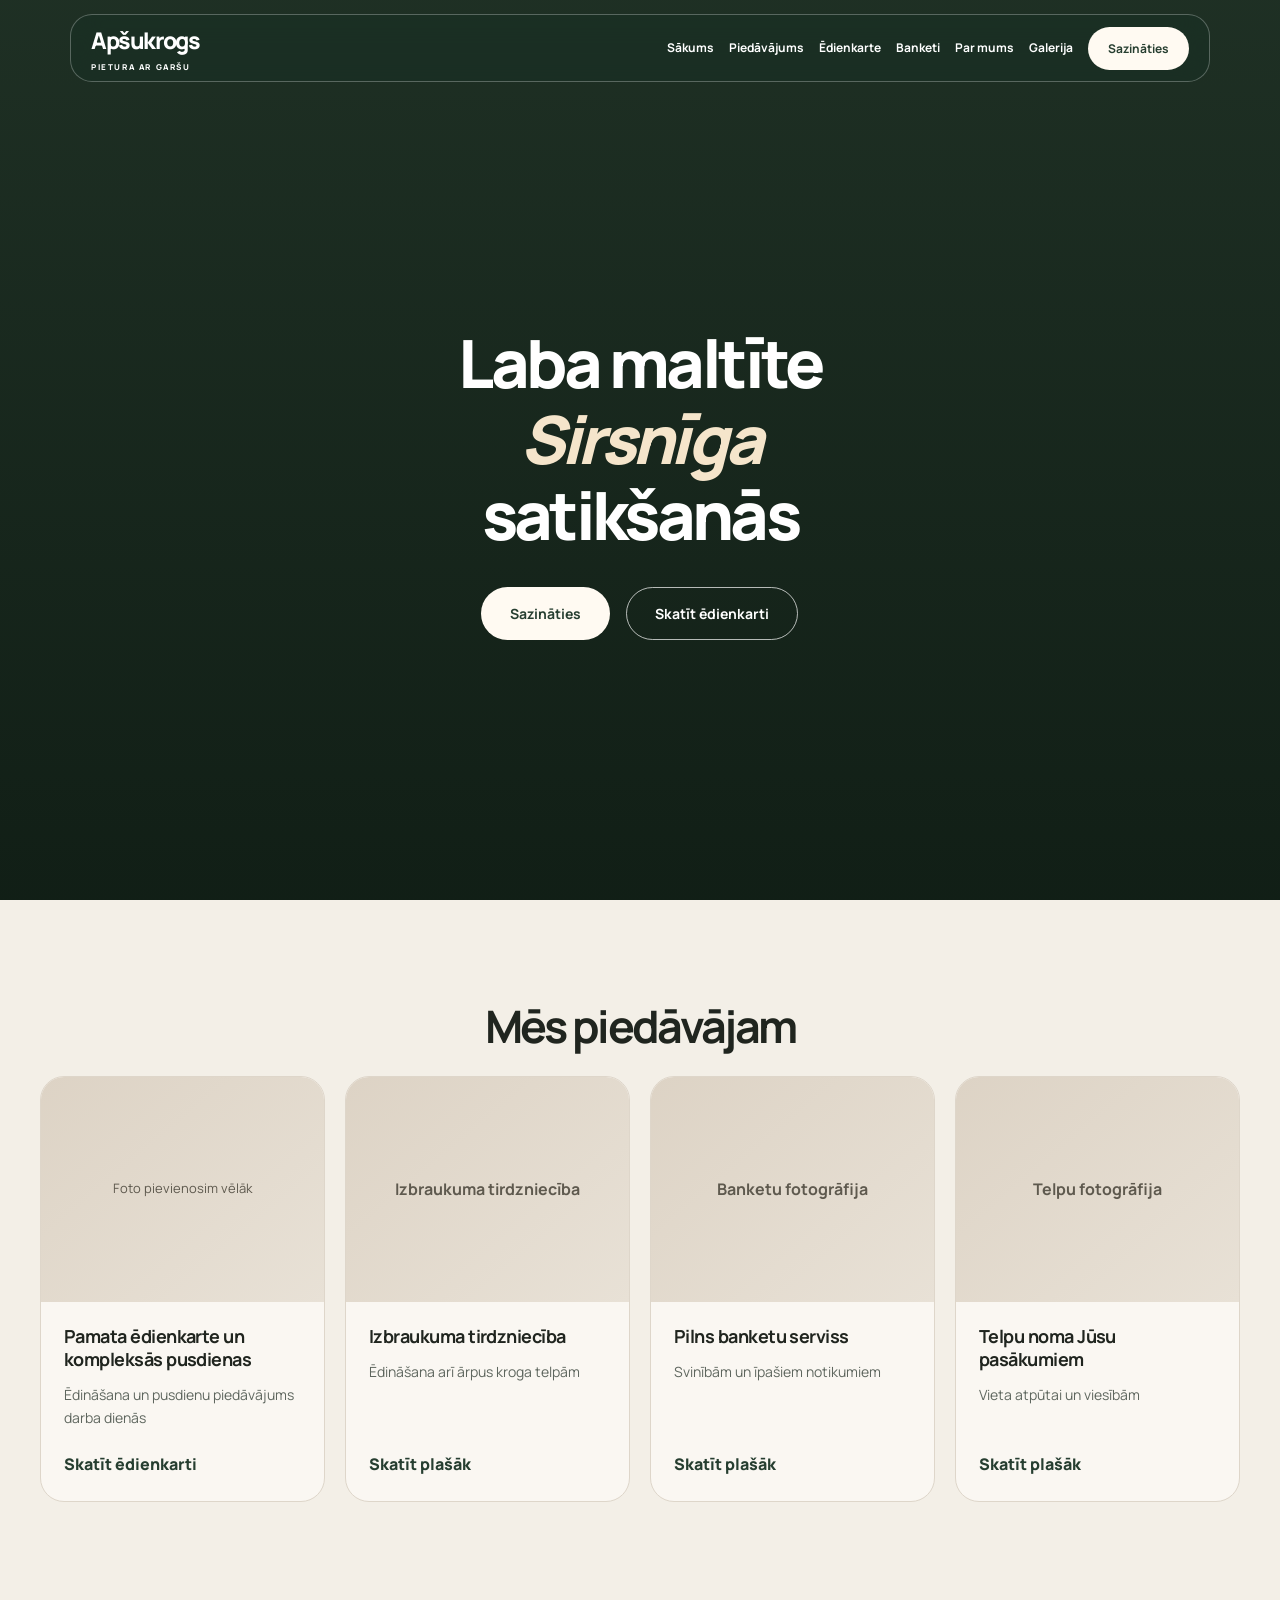
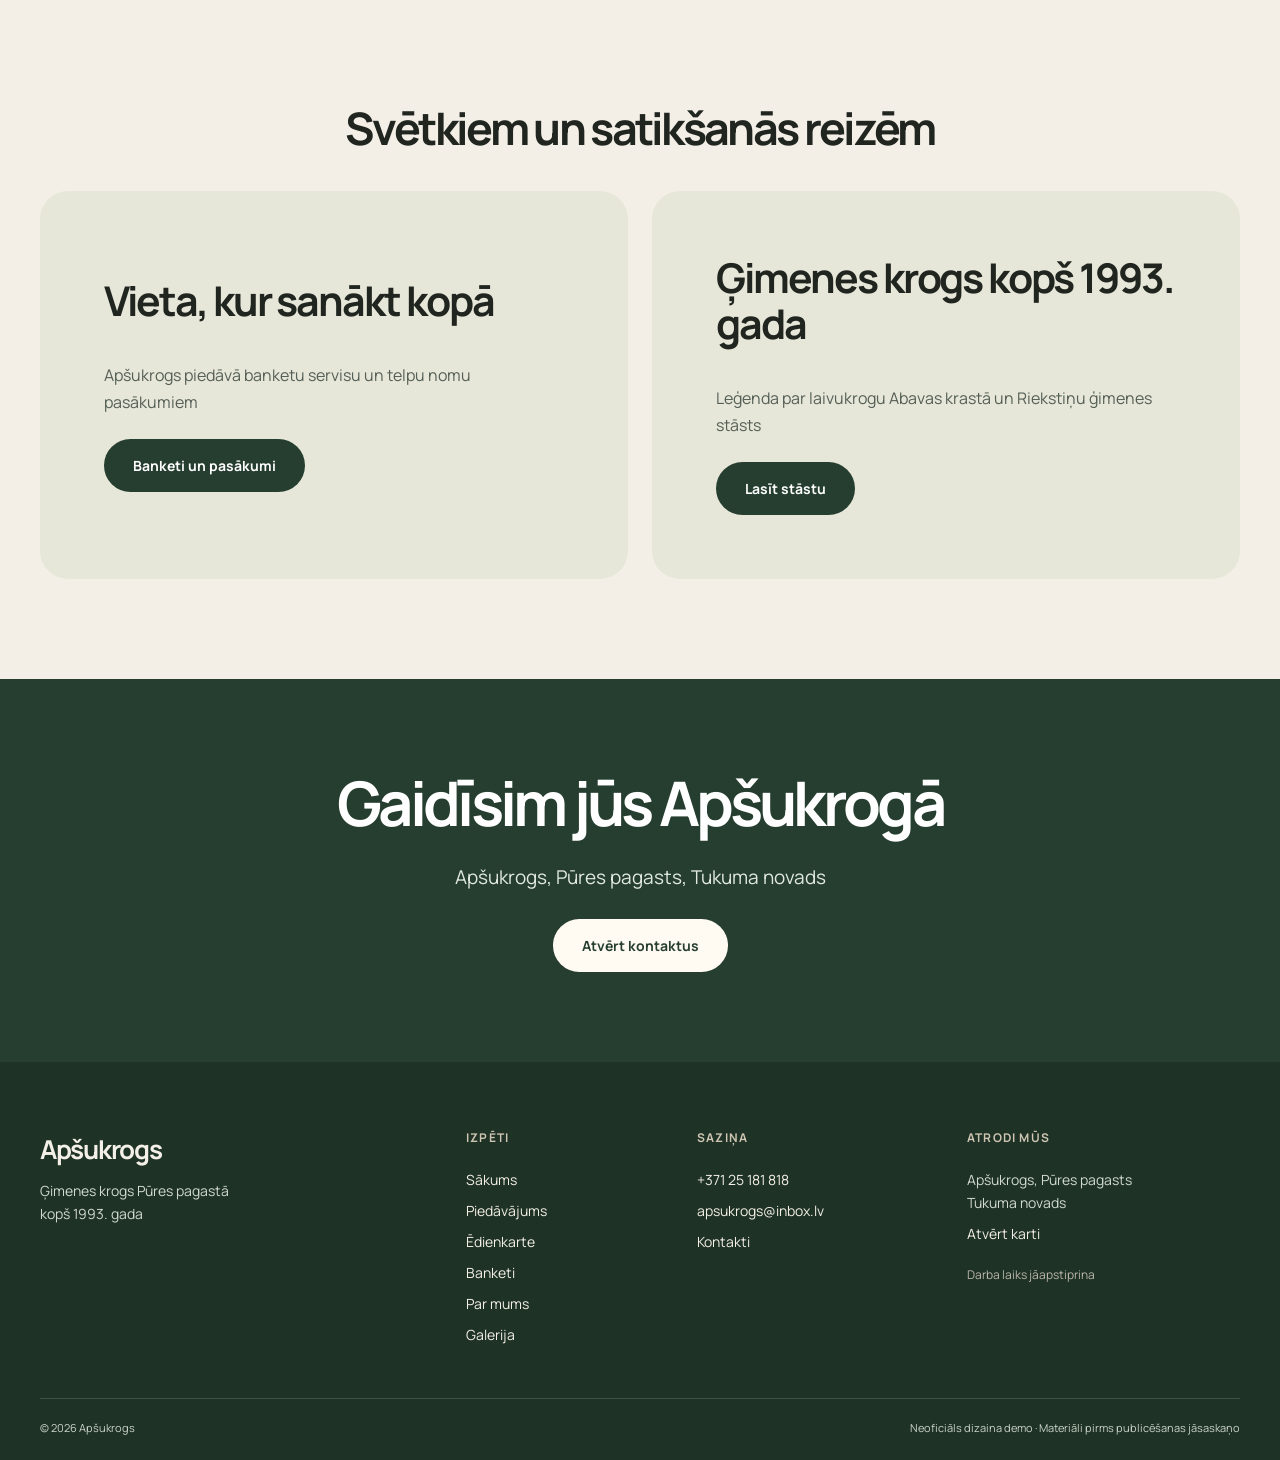
==== commit 2d9f13a5: "Remove CTA arrows and refine Apšukrogs navigation" ====
--- a/index.html
+++ b/index.html
@@ -1 +1 @@
-<!doctype html><html lang="lv"><head><meta charset="utf-8"><meta name="viewport" content="width=device-width,initial-scale=1"><meta name="theme-color" content="#274332"><meta name="description" content="Apšukrogs, Pūres pagasts — ēdināšana, banketi un pasākumi"><title>Sākums | Apšukrogs</title><link rel="stylesheet" href="styles.css"></head><body><header class="header"><div class="container header-inner"><a href="index.html" class="brand">Apšukrogs<small>Pietura ar garšu</small></a><button class="toggle" aria-label="Atvērt izvēlni" aria-expanded="false" onclick="let n=document.querySelector('.nav');let o=n.classList.toggle('open');this.setAttribute('aria-expanded',o)">☰</button><nav class="nav"><a href="index.html">Sākums</a><a href="piedavajums.html">Piedāvājums</a><a href="edienkarte.html">Ēdienkarte</a><a href="banketi.html">Banketi</a><a href="par-mums.html">Par mums</a><a href="galerija.html">Galerija</a><a href="kontakti.html" class="btn btn-light">Sazināties ↗</a></nav></div></header><main><section class="hero"><div class="hero-inner"><h1>Laba maltīte<em>Sirsnīga</em>satikšanās</h1><div class="actions"><a class="btn btn-light" href="kontakti.html">Sazināties ↗</a><a class="btn btn-ghost" href="piedavajums.html">Mūsu piedāvājums ↗</a></div></div></section><section class="section"><div class="container"><h2 class="section-title">Mēs piedāvājam</h2><div class="offers"><article class="offer"><div class="offer-media-placeholder" aria-label="Vieta fotogrāfijai">Foto pievienosim vēlāk</div><div class="inner"><h3>Pamata ēdienkarte un kompleksās pusdienas</h3><p>Ēdināšana un pusdienu piedāvājums darba dienās</p><a class="more" href="edienkarte.html">Skatīt ēdienkarti ↗</a></div></article><article class="offer"><a href="piedavajums.html" class="offer-media-placeholder"><strong>Izbraukuma tirdzniecība</strong></a><div class="inner"><h3>Izbraukuma tirdzniecība</h3><p>Ēdināšana arī ārpus kroga telpām</p><a class="more" href="piedavajums.html">Skatīt plašāk ↗</a></div></article><article class="offer"><a href="banketi.html" class="offer-media-placeholder"><strong>Banketu fotogrāfija</strong></a><div class="inner"><h3>Pilns banketu serviss</h3><p>Svinībām un īpašiem notikumiem</p><a class="more" href="banketi.html">Skatīt plašāk ↗</a></div></article><article class="offer"><a href="banketi.html" class="offer-media-placeholder"><strong>Telpu fotogrāfija</strong></a><div class="inner"><h3>Telpu noma Jūsu pasākumiem</h3><p>Vieta atpūtai un viesībām</p><a class="more" href="banketi.html">Skatīt plašāk ↗</a></div></article></div></div></section><section class="section"><div class="container"><div class="split-heading"><h2 class="section-title">Svētkiem un satikšanās reizēm</h2></div><div class="editorial-row"><div class="panel"><h2>Vieta, kur sanākt kopā</h2><p>Apšukrogs piedāvā banketu servisu un telpu nomu pasākumiem</p><a class="btn btn-dark" href="banketi.html">Banketi un pasākumi ↗</a></div><div class="panel"><h2>Ģimenes krogs kopš 1993. gada</h2><p>Leģenda par laivukrogu Abavas krastā un Riekstiņu ģimenes stāsts</p><a class="btn btn-dark" href="par-mums.html">Lasīt stāstu ↗</a></div></div></div></section><section class="contact"><div class="container about"><h2 class="section-title">Gaidīsim jūs Apšukrogā</h2><p>Apšukrogs, Pūres pagasts, Tukuma novads</p><a class="btn btn-light" href="kontakti.html">Atvērt kontaktus ↗</a></div></section></main><footer class="footer footer-rich"><div class="container footer-grid"><div class="footer-about"><strong>Apšukrogs</strong><p>Ģimenes krogs Pūres pagastā<br>kopš 1993. gada</p></div><nav aria-label="Kājenes navigācija"><b>Izpēti</b><a href="index.html">Sākums</a><a href="piedavajums.html">Piedāvājums</a><a href="edienkarte.html">Ēdienkarte</a><a href="banketi.html">Banketi</a><a href="par-mums.html">Par mums</a><a href="galerija.html">Galerija</a></nav><div><b>Saziņa</b><a href="tel:+37125181818">+371 25 181 818</a><a href="mailto:apsukrogs@inbox.lv">apsukrogs@inbox.lv</a><a href="kontakti.html">Kontakti</a></div><div><b>Atrodi mūs</b><p>Apšukrogs, Pūres pagasts<br>Tukuma novads</p><a href="https://www.google.com/maps/search/?api=1&query=Ap%C5%A1ukrogs%20P%C5%ABres%20pagasts" target="_blank" rel="noopener">Atvērt karti ↗</a><p class="footer-fine">Darba laiks jāapstiprina</p></div></div><div class="container footer-bottom"><span>© 2026 Apšukrogs</span><span>Neoficiāls dizaina demo · Materiāli pirms publicēšanas jāsaskaņo</span></div></footer></body></html>+<!doctype html><html lang="lv"><head><meta charset="utf-8"><meta name="viewport" content="width=device-width,initial-scale=1"><meta name="theme-color" content="#274332"><meta name="description" content="Apšukrogs, Pūres pagasts — ēdināšana, banketi un pasākumi"><title>Sākums | Apšukrogs</title><link rel="stylesheet" href="styles.css"></head><body><header class="header"><div class="container header-inner"><a href="index.html" class="brand">Apšukrogs<small>Pietura ar garšu</small></a><button class="toggle" aria-label="Atvērt izvēlni" aria-expanded="false" onclick="let n=document.querySelector('.nav');let o=n.classList.toggle('open');this.setAttribute('aria-expanded',o)">☰</button><nav class="nav"><a href="index.html">Sākums</a><a href="piedavajums.html">Piedāvājums</a><a href="edienkarte.html">Ēdienkarte</a><a href="banketi.html">Banketi</a><a href="par-mums.html">Par mums</a><a href="galerija.html">Galerija</a><a href="kontakti.html" class="btn btn-light">Sazināties</a></nav></div></header><main><section class="hero"><div class="hero-inner"><h1>Laba maltīte<em>Sirsnīga</em>satikšanās</h1><div class="actions"><a class="btn btn-light" href="kontakti.html">Sazināties</a><a class="btn btn-ghost" href="edienkarte.html">Skatīt ēdienkarti</a></div></div></section><section class="section"><div class="container"><h2 class="section-title">Mēs piedāvājam</h2><div class="offers"><article class="offer"><div class="offer-media-placeholder" aria-label="Vieta fotogrāfijai">Foto pievienosim vēlāk</div><div class="inner"><h3>Pamata ēdienkarte un kompleksās pusdienas</h3><p>Ēdināšana un pusdienu piedāvājums darba dienās</p><a class="more" href="edienkarte.html">Skatīt ēdienkarti</a></div></article><article class="offer"><a href="piedavajums.html" class="offer-media-placeholder"><strong>Izbraukuma tirdzniecība</strong></a><div class="inner"><h3>Izbraukuma tirdzniecība</h3><p>Ēdināšana arī ārpus kroga telpām</p><a class="more" href="piedavajums.html">Skatīt plašāk</a></div></article><article class="offer"><a href="banketi.html" class="offer-media-placeholder"><strong>Banketu fotogrāfija</strong></a><div class="inner"><h3>Pilns banketu serviss</h3><p>Svinībām un īpašiem notikumiem</p><a class="more" href="banketi.html">Skatīt plašāk</a></div></article><article class="offer"><a href="banketi.html" class="offer-media-placeholder"><strong>Telpu fotogrāfija</strong></a><div class="inner"><h3>Telpu noma Jūsu pasākumiem</h3><p>Vieta atpūtai un viesībām</p><a class="more" href="banketi.html">Skatīt plašāk</a></div></article></div></div></section><section class="section"><div class="container"><div class="split-heading"><h2 class="section-title">Svētkiem un satikšanās reizēm</h2></div><div class="editorial-row"><div class="panel"><h2>Vieta, kur sanākt kopā</h2><p>Apšukrogs piedāvā banketu servisu un telpu nomu pasākumiem</p><a class="btn btn-dark" href="banketi.html">Banketi un pasākumi</a></div><div class="panel"><h2>Ģimenes krogs kopš 1993. gada</h2><p>Leģenda par laivukrogu Abavas krastā un Riekstiņu ģimenes stāsts</p><a class="btn btn-dark" href="par-mums.html">Lasīt stāstu</a></div></div></div></section><section class="contact"><div class="container about"><h2 class="section-title">Gaidīsim jūs Apšukrogā</h2><p>Apšukrogs, Pūres pagasts, Tukuma novads</p><a class="btn btn-light" href="kontakti.html">Atvērt kontaktus</a></div></section></main><footer class="footer footer-rich"><div class="container footer-grid"><div class="footer-about"><strong>Apšukrogs</strong><p>Ģimenes krogs Pūres pagastā<br>kopš 1993. gada</p></div><nav aria-label="Kājenes navigācija"><b>Izpēti</b><a href="index.html">Sākums</a><a href="piedavajums.html">Piedāvājums</a><a href="edienkarte.html">Ēdienkarte</a><a href="banketi.html">Banketi</a><a href="par-mums.html">Par mums</a><a href="galerija.html">Galerija</a></nav><div><b>Saziņa</b><a href="tel:+37125181818">+371 25 181 818</a><a href="mailto:apsukrogs@inbox.lv">apsukrogs@inbox.lv</a><a href="kontakti.html">Kontakti</a></div><div><b>Atrodi mūs</b><p>Apšukrogs, Pūres pagasts<br>Tukuma novads</p><a href="https://www.google.com/maps/search/?api=1&query=Ap%C5%A1ukrogs%20P%C5%ABres%20pagasts" target="_blank" rel="noopener">Atvērt karti</a><p class="footer-fine">Darba laiks jāapstiprina</p></div></div><div class="container footer-bottom"><span>© 2026 Apšukrogs</span><span>Neoficiāls dizaina demo · Materiāli pirms publicēšanas jāsaskaņo</span></div></footer></body></html>
--- a/styles.css
+++ b/styles.css
@@ -6,3 +6,11 @@
 @media(max-width:1000px){.footer-grid{grid-template-columns:repeat(2,1fr)}.editorial-row{grid-template-columns:1fr}.offer .photo,.offer-media-placeholder{height:245px}}
 @media(max-width:700px){.hero h1{font-size:clamp(36px,9vw,48px)}.header-inner{min-height:64px}.nav{gap:8px}.footer-grid{grid-template-columns:1fr 1fr;gap:30px}.footer-bottom{flex-direction:column}.editorial-photo{min-height:260px}.menu-list{grid-template-columns:1fr}.offer .photo,.offer-media-placeholder{height:260px}.section-title{font-size:34px}}
 a:focus-visible,button:focus-visible{outline:3px solid #c17c43;outline-offset:3px}
+
+/* Approved four-annotation polish: white menu cards and horizontal gallery */
+.menu-list article{background:#fff!important;border:1px solid #e3e3e3;box-shadow:none}
+.menu-list p{border-bottom-color:#eeeeee}
+.gallery-placeholders{display:grid;grid-template-columns:repeat(4,minmax(0,1fr));gap:16px}
+.gallery-placeholder{aspect-ratio:4/5;background:#e9e6e0;color:#67665f;display:flex;align-items:center;justify-content:center;text-align:center;padding:22px;border-radius:20px;font-size:14px;font-weight:600}
+@media(max-width:900px){.gallery-placeholders{grid-template-columns:repeat(2,minmax(0,1fr))}}
+@media(max-width:450px){.gallery-placeholders{display:flex;overflow-x:auto;scroll-snap-type:x mandatory;padding-bottom:8px}.gallery-placeholder{flex:0 0 78%;scroll-snap-align:start}}
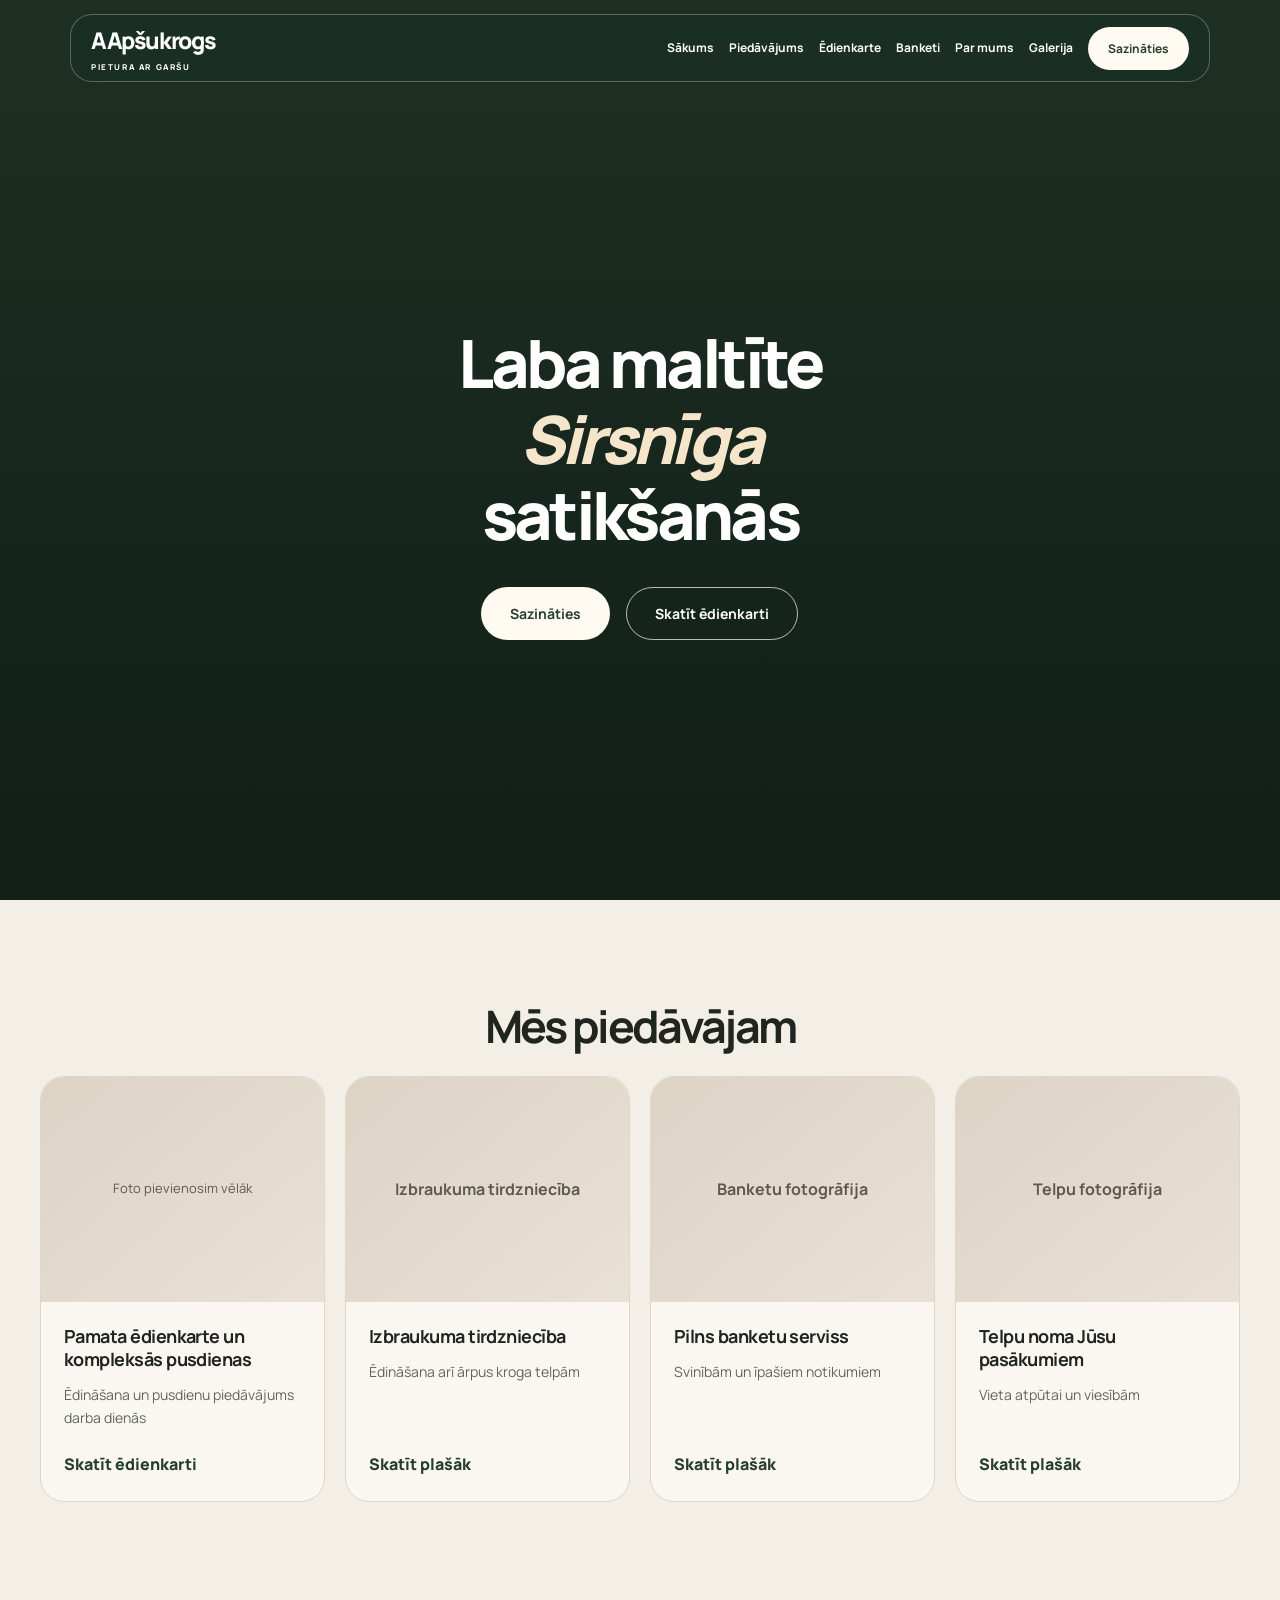
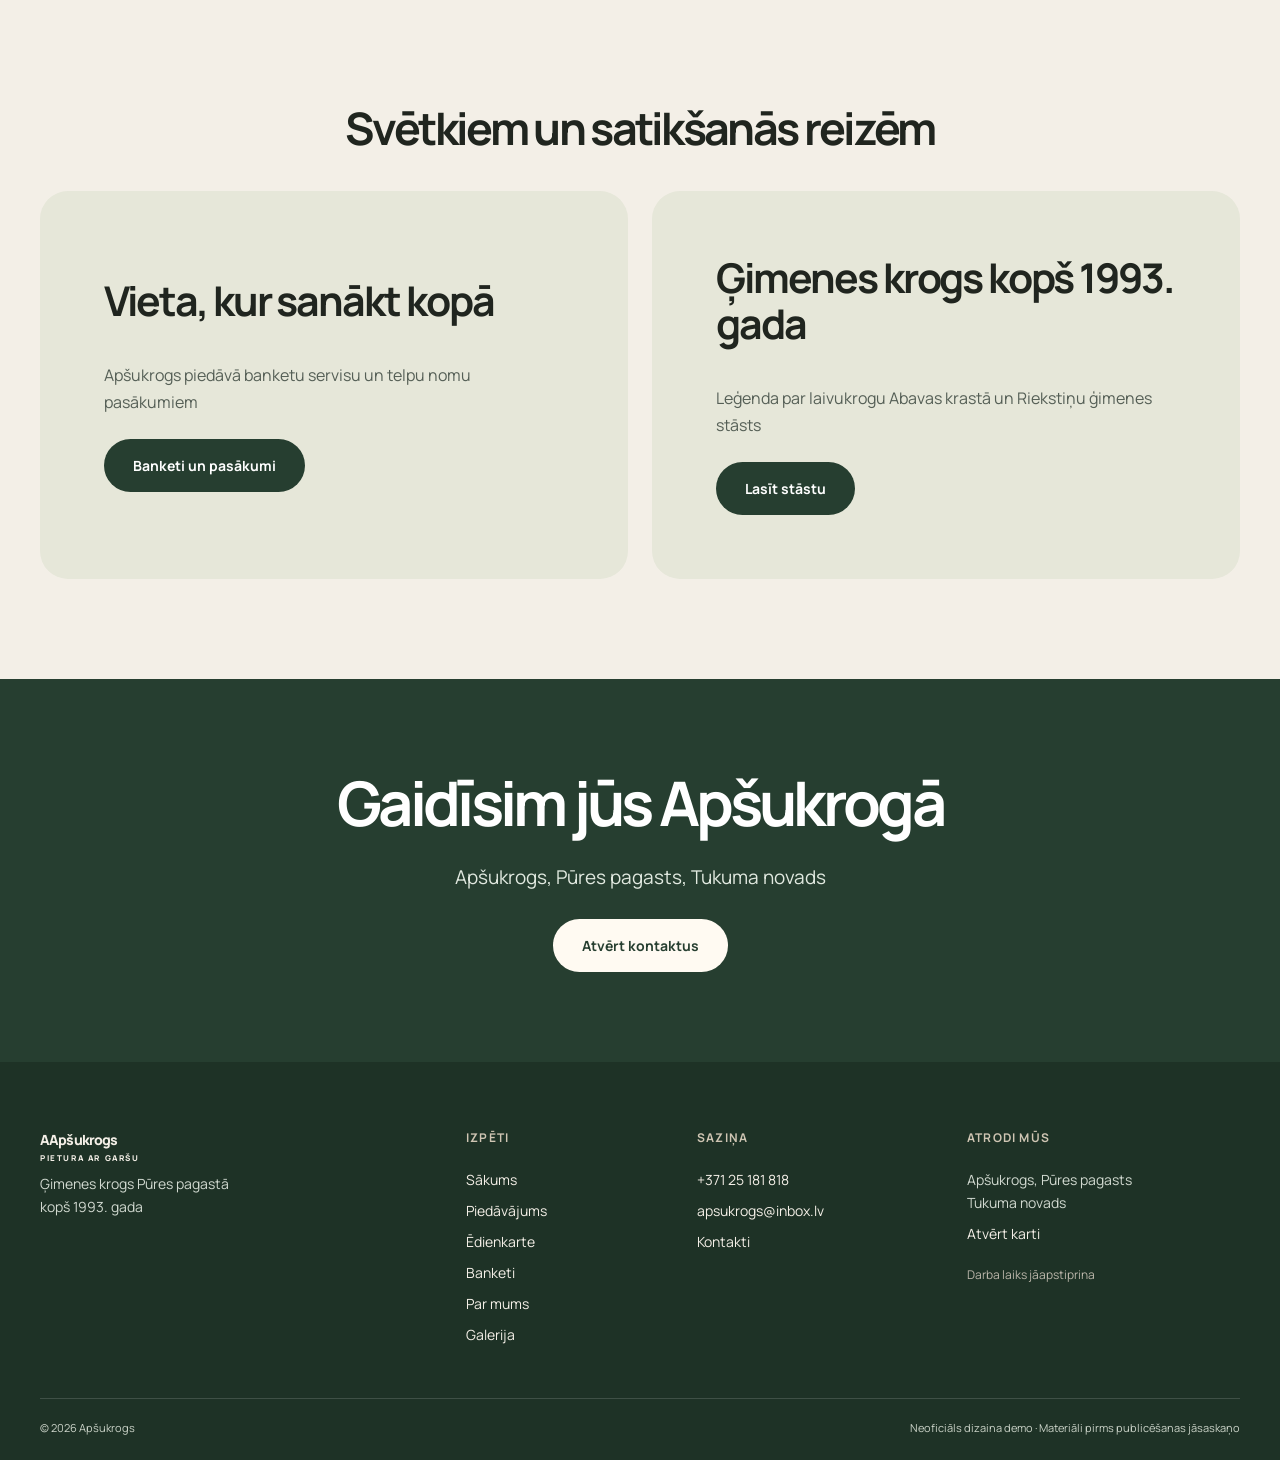
==== commit 21f99040: "Add demo logo presentation and location or banquet visuals" ====
--- a/index.html
+++ b/index.html
@@ -1 +1 @@
-<!doctype html><html lang="lv"><head><meta charset="utf-8"><meta name="viewport" content="width=device-width,initial-scale=1"><meta name="theme-color" content="#274332"><meta name="description" content="Apšukrogs, Pūres pagasts — ēdināšana, banketi un pasākumi"><title>Sākums | Apšukrogs</title><link rel="stylesheet" href="styles.css"></head><body><header class="header"><div class="container header-inner"><a href="index.html" class="brand">Apšukrogs<small>Pietura ar garšu</small></a><button class="toggle" aria-label="Atvērt izvēlni" aria-expanded="false" onclick="let n=document.querySelector('.nav');let o=n.classList.toggle('open');this.setAttribute('aria-expanded',o)">☰</button><nav class="nav"><a href="index.html">Sākums</a><a href="piedavajums.html">Piedāvājums</a><a href="edienkarte.html">Ēdienkarte</a><a href="banketi.html">Banketi</a><a href="par-mums.html">Par mums</a><a href="galerija.html">Galerija</a><a href="kontakti.html" class="btn btn-light">Sazināties</a></nav></div></header><main><section class="hero"><div class="hero-inner"><h1>Laba maltīte<em>Sirsnīga</em>satikšanās</h1><div class="actions"><a class="btn btn-light" href="kontakti.html">Sazināties</a><a class="btn btn-ghost" href="edienkarte.html">Skatīt ēdienkarti</a></div></div></section><section class="section"><div class="container"><h2 class="section-title">Mēs piedāvājam</h2><div class="offers"><article class="offer"><div class="offer-media-placeholder" aria-label="Vieta fotogrāfijai">Foto pievienosim vēlāk</div><div class="inner"><h3>Pamata ēdienkarte un kompleksās pusdienas</h3><p>Ēdināšana un pusdienu piedāvājums darba dienās</p><a class="more" href="edienkarte.html">Skatīt ēdienkarti</a></div></article><article class="offer"><a href="piedavajums.html" class="offer-media-placeholder"><strong>Izbraukuma tirdzniecība</strong></a><div class="inner"><h3>Izbraukuma tirdzniecība</h3><p>Ēdināšana arī ārpus kroga telpām</p><a class="more" href="piedavajums.html">Skatīt plašāk</a></div></article><article class="offer"><a href="banketi.html" class="offer-media-placeholder"><strong>Banketu fotogrāfija</strong></a><div class="inner"><h3>Pilns banketu serviss</h3><p>Svinībām un īpašiem notikumiem</p><a class="more" href="banketi.html">Skatīt plašāk</a></div></article><article class="offer"><a href="banketi.html" class="offer-media-placeholder"><strong>Telpu fotogrāfija</strong></a><div class="inner"><h3>Telpu noma Jūsu pasākumiem</h3><p>Vieta atpūtai un viesībām</p><a class="more" href="banketi.html">Skatīt plašāk</a></div></article></div></div></section><section class="section"><div class="container"><div class="split-heading"><h2 class="section-title">Svētkiem un satikšanās reizēm</h2></div><div class="editorial-row"><div class="panel"><h2>Vieta, kur sanākt kopā</h2><p>Apšukrogs piedāvā banketu servisu un telpu nomu pasākumiem</p><a class="btn btn-dark" href="banketi.html">Banketi un pasākumi</a></div><div class="panel"><h2>Ģimenes krogs kopš 1993. gada</h2><p>Leģenda par laivukrogu Abavas krastā un Riekstiņu ģimenes stāsts</p><a class="btn btn-dark" href="par-mums.html">Lasīt stāstu</a></div></div></div></section><section class="contact"><div class="container about"><h2 class="section-title">Gaidīsim jūs Apšukrogā</h2><p>Apšukrogs, Pūres pagasts, Tukuma novads</p><a class="btn btn-light" href="kontakti.html">Atvērt kontaktus</a></div></section></main><footer class="footer footer-rich"><div class="container footer-grid"><div class="footer-about"><strong>Apšukrogs</strong><p>Ģimenes krogs Pūres pagastā<br>kopš 1993. gada</p></div><nav aria-label="Kājenes navigācija"><b>Izpēti</b><a href="index.html">Sākums</a><a href="piedavajums.html">Piedāvājums</a><a href="edienkarte.html">Ēdienkarte</a><a href="banketi.html">Banketi</a><a href="par-mums.html">Par mums</a><a href="galerija.html">Galerija</a></nav><div><b>Saziņa</b><a href="tel:+37125181818">+371 25 181 818</a><a href="mailto:apsukrogs@inbox.lv">apsukrogs@inbox.lv</a><a href="kontakti.html">Kontakti</a></div><div><b>Atrodi mūs</b><p>Apšukrogs, Pūres pagasts<br>Tukuma novads</p><a href="https://www.google.com/maps/search/?api=1&query=Ap%C5%A1ukrogs%20P%C5%ABres%20pagasts" target="_blank" rel="noopener">Atvērt karti</a><p class="footer-fine">Darba laiks jāapstiprina</p></div></div><div class="container footer-bottom"><span>© 2026 Apšukrogs</span><span>Neoficiāls dizaina demo · Materiāli pirms publicēšanas jāsaskaņo</span></div></footer></body></html>+<!doctype html><html lang="lv"><head><meta charset="utf-8"><meta name="viewport" content="width=device-width,initial-scale=1"><meta name="theme-color" content="#274332"><meta name="description" content="Apšukrogs, Pūres pagasts — ēdināšana, banketi un pasākumi"><title>Sākums | Apšukrogs</title><link rel="stylesheet" href="styles.css"></head><body><header class="header"><div class="container header-inner"><a href="index.html" class="brand brand-demo" aria-label="Apšukrogs — sākums"><span class="logo-emblem" aria-hidden="true">A</span><span class="logo-wordmark">Apšukrogs<small>PIETURA AR GARŠU</small></span></a><button class="toggle" aria-label="Atvērt izvēlni" aria-expanded="false" onclick="let n=document.querySelector('.nav');let o=n.classList.toggle('open');this.setAttribute('aria-expanded',o)">☰</button><nav class="nav"><a href="index.html">Sākums</a><a href="piedavajums.html">Piedāvājums</a><a href="edienkarte.html">Ēdienkarte</a><a href="banketi.html">Banketi</a><a href="par-mums.html">Par mums</a><a href="galerija.html">Galerija</a><a href="kontakti.html" class="btn btn-light">Sazināties</a></nav></div></header><main><section class="hero"><div class="hero-inner"><h1>Laba maltīte<em>Sirsnīga</em>satikšanās</h1><div class="actions"><a class="btn btn-light" href="kontakti.html">Sazināties</a><a class="btn btn-ghost" href="edienkarte.html">Skatīt ēdienkarti</a></div></div></section><section class="section"><div class="container"><h2 class="section-title">Mēs piedāvājam</h2><div class="offers"><article class="offer"><div class="offer-media-placeholder" aria-label="Vieta fotogrāfijai">Foto pievienosim vēlāk</div><div class="inner"><h3>Pamata ēdienkarte un kompleksās pusdienas</h3><p>Ēdināšana un pusdienu piedāvājums darba dienās</p><a class="more" href="edienkarte.html">Skatīt ēdienkarti</a></div></article><article class="offer"><a href="piedavajums.html" class="offer-media-placeholder"><strong>Izbraukuma tirdzniecība</strong></a><div class="inner"><h3>Izbraukuma tirdzniecība</h3><p>Ēdināšana arī ārpus kroga telpām</p><a class="more" href="piedavajums.html">Skatīt plašāk</a></div></article><article class="offer"><a href="banketi.html" class="offer-media-placeholder"><strong>Banketu fotogrāfija</strong></a><div class="inner"><h3>Pilns banketu serviss</h3><p>Svinībām un īpašiem notikumiem</p><a class="more" href="banketi.html">Skatīt plašāk</a></div></article><article class="offer"><a href="banketi.html" class="offer-media-placeholder"><strong>Telpu fotogrāfija</strong></a><div class="inner"><h3>Telpu noma Jūsu pasākumiem</h3><p>Vieta atpūtai un viesībām</p><a class="more" href="banketi.html">Skatīt plašāk</a></div></article></div></div></section><section class="section"><div class="container"><div class="split-heading"><h2 class="section-title">Svētkiem un satikšanās reizēm</h2></div><div class="editorial-row"><div class="panel"><h2>Vieta, kur sanākt kopā</h2><p>Apšukrogs piedāvā banketu servisu un telpu nomu pasākumiem</p><a class="btn btn-dark" href="banketi.html">Banketi un pasākumi</a></div><div class="panel"><h2>Ģimenes krogs kopš 1993. gada</h2><p>Leģenda par laivukrogu Abavas krastā un Riekstiņu ģimenes stāsts</p><a class="btn btn-dark" href="par-mums.html">Lasīt stāstu</a></div></div></div></section><section class="contact"><div class="container about"><h2 class="section-title">Gaidīsim jūs Apšukrogā</h2><p>Apšukrogs, Pūres pagasts, Tukuma novads</p><a class="btn btn-light" href="kontakti.html">Atvērt kontaktus</a></div></section></main><footer class="footer footer-rich"><div class="container footer-grid"><div class="footer-about"><a href="index.html" class="brand brand-demo brand-footer"><span class="logo-emblem" aria-hidden="true">A</span><span class="logo-wordmark">Apšukrogs<small>PIETURA AR GARŠU</small></span></a><p>Ģimenes krogs Pūres pagastā<br>kopš 1993. gada</p></div><nav aria-label="Kājenes navigācija"><b>Izpēti</b><a href="index.html">Sākums</a><a href="piedavajums.html">Piedāvājums</a><a href="edienkarte.html">Ēdienkarte</a><a href="banketi.html">Banketi</a><a href="par-mums.html">Par mums</a><a href="galerija.html">Galerija</a></nav><div><b>Saziņa</b><a href="tel:+37125181818">+371 25 181 818</a><a href="mailto:apsukrogs@inbox.lv">apsukrogs@inbox.lv</a><a href="kontakti.html">Kontakti</a></div><div><b>Atrodi mūs</b><p>Apšukrogs, Pūres pagasts<br>Tukuma novads</p><a href="https://www.google.com/maps/search/?api=1&query=Ap%C5%A1ukrogs%20P%C5%ABres%20pagasts" target="_blank" rel="noopener">Atvērt karti</a><p class="footer-fine">Darba laiks jāapstiprina</p></div></div><div class="container footer-bottom"><span>© 2026 Apšukrogs</span><span>Neoficiāls dizaina demo · Materiāli pirms publicēšanas jāsaskaņo</span></div></footer></body></html>
--- a/styles.css
+++ b/styles.css
@@ -14,3 +14,9 @@
 .gallery-placeholder{aspect-ratio:4/5;background:#e9e6e0;color:#67665f;display:flex;align-items:center;justify-content:center;text-align:center;padding:22px;border-radius:20px;font-size:14px;font-weight:600}
 @media(max-width:900px){.gallery-placeholders{grid-template-columns:repeat(2,minmax(0,1fr))}}
 @media(max-width:450px){.gallery-placeholders{display:flex;overflow-x:auto;scroll-snap-type:x mandatory;padding-bottom:8px}.gallery-placeholder{flex:0 0 78%;scroll-snap-align:start}}
+
+/* Banketu foto joslas struktūra — saturam rezervētas vietas */
+.banquet-photo-section{padding-top:10px}
+.banquet-photo-strip{display:grid;grid-template-columns:repeat(3,minmax(0,1fr));gap:18px}
+.banquet-photo-slot{min-height:260px;border-radius:22px;background:#e8e4dc;color:#686860;display:grid;place-items:center;text-align:center;padding:24px;font-weight:600}
+@media(max-width:700px){.banquet-photo-strip{display:flex;overflow-x:auto;scroll-snap-type:x mandatory;padding-bottom:10px}.banquet-photo-slot{flex:0 0 82%;scroll-snap-align:start}}
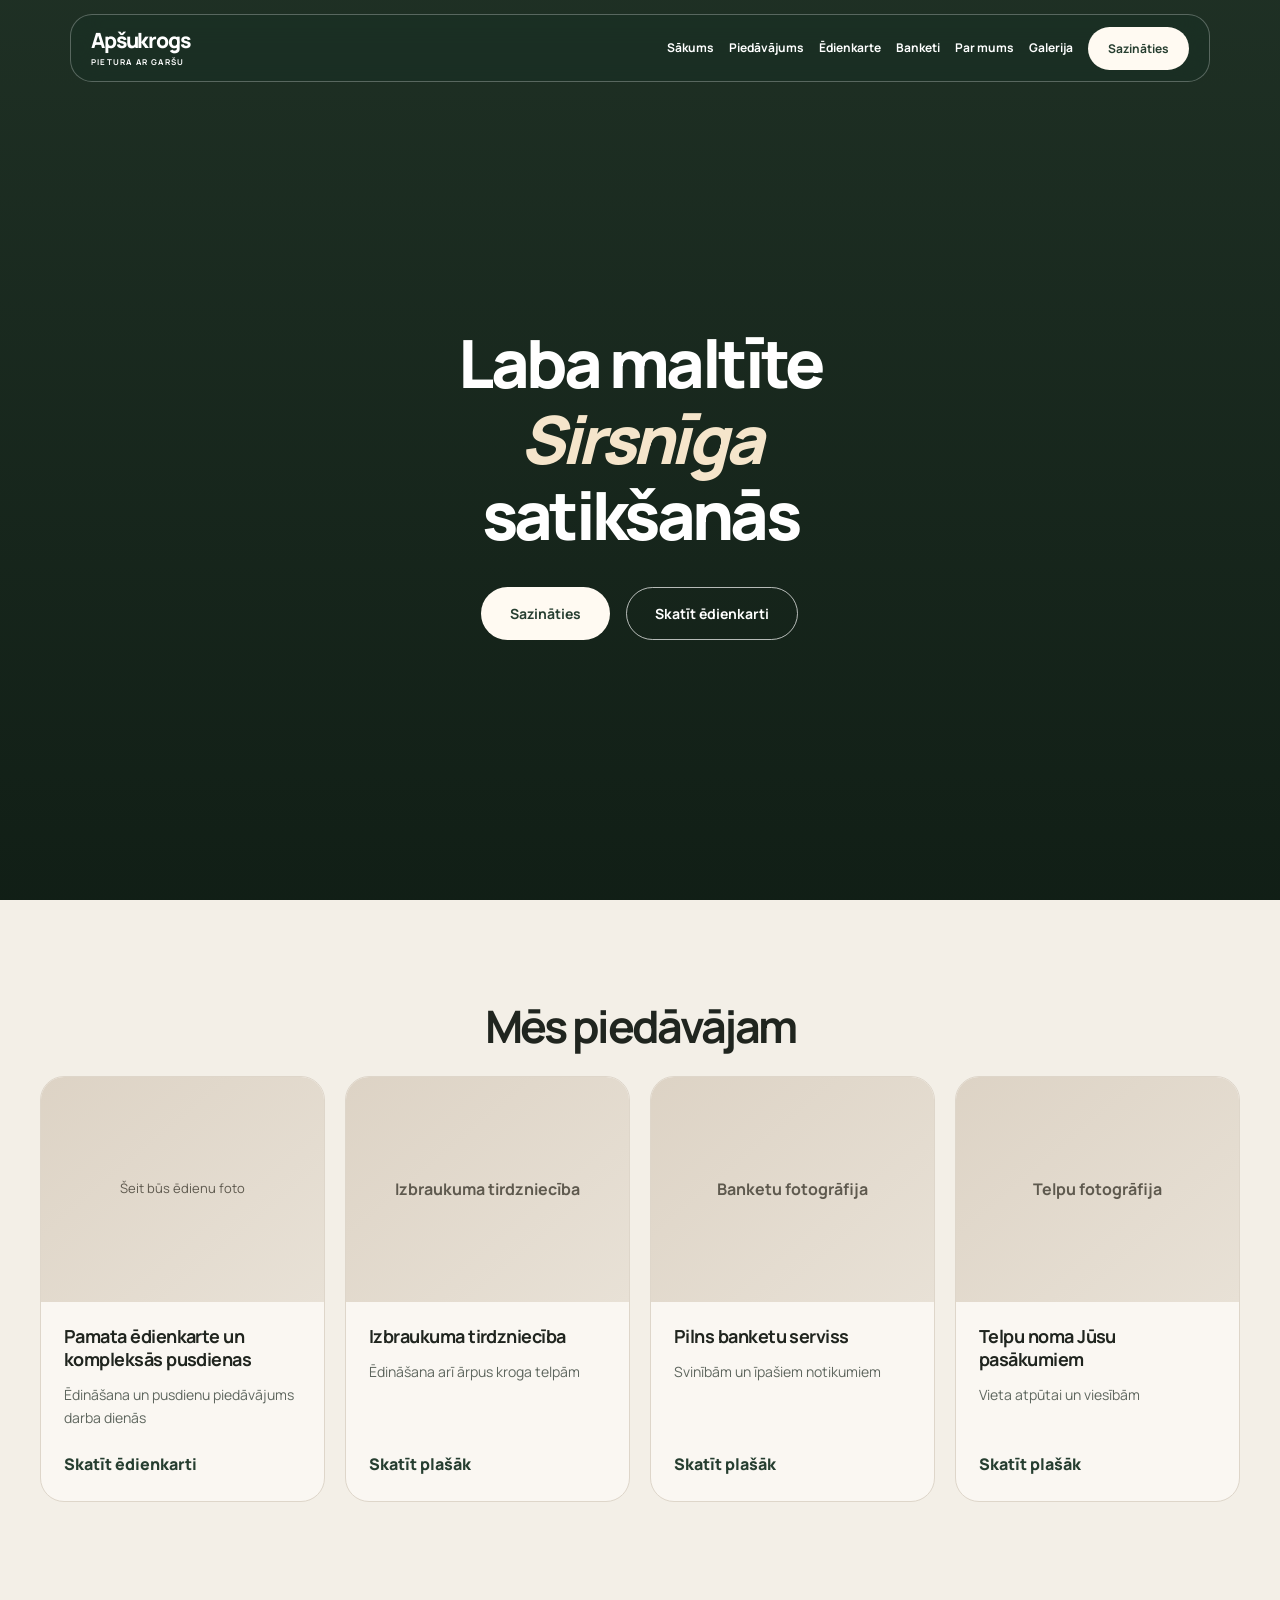
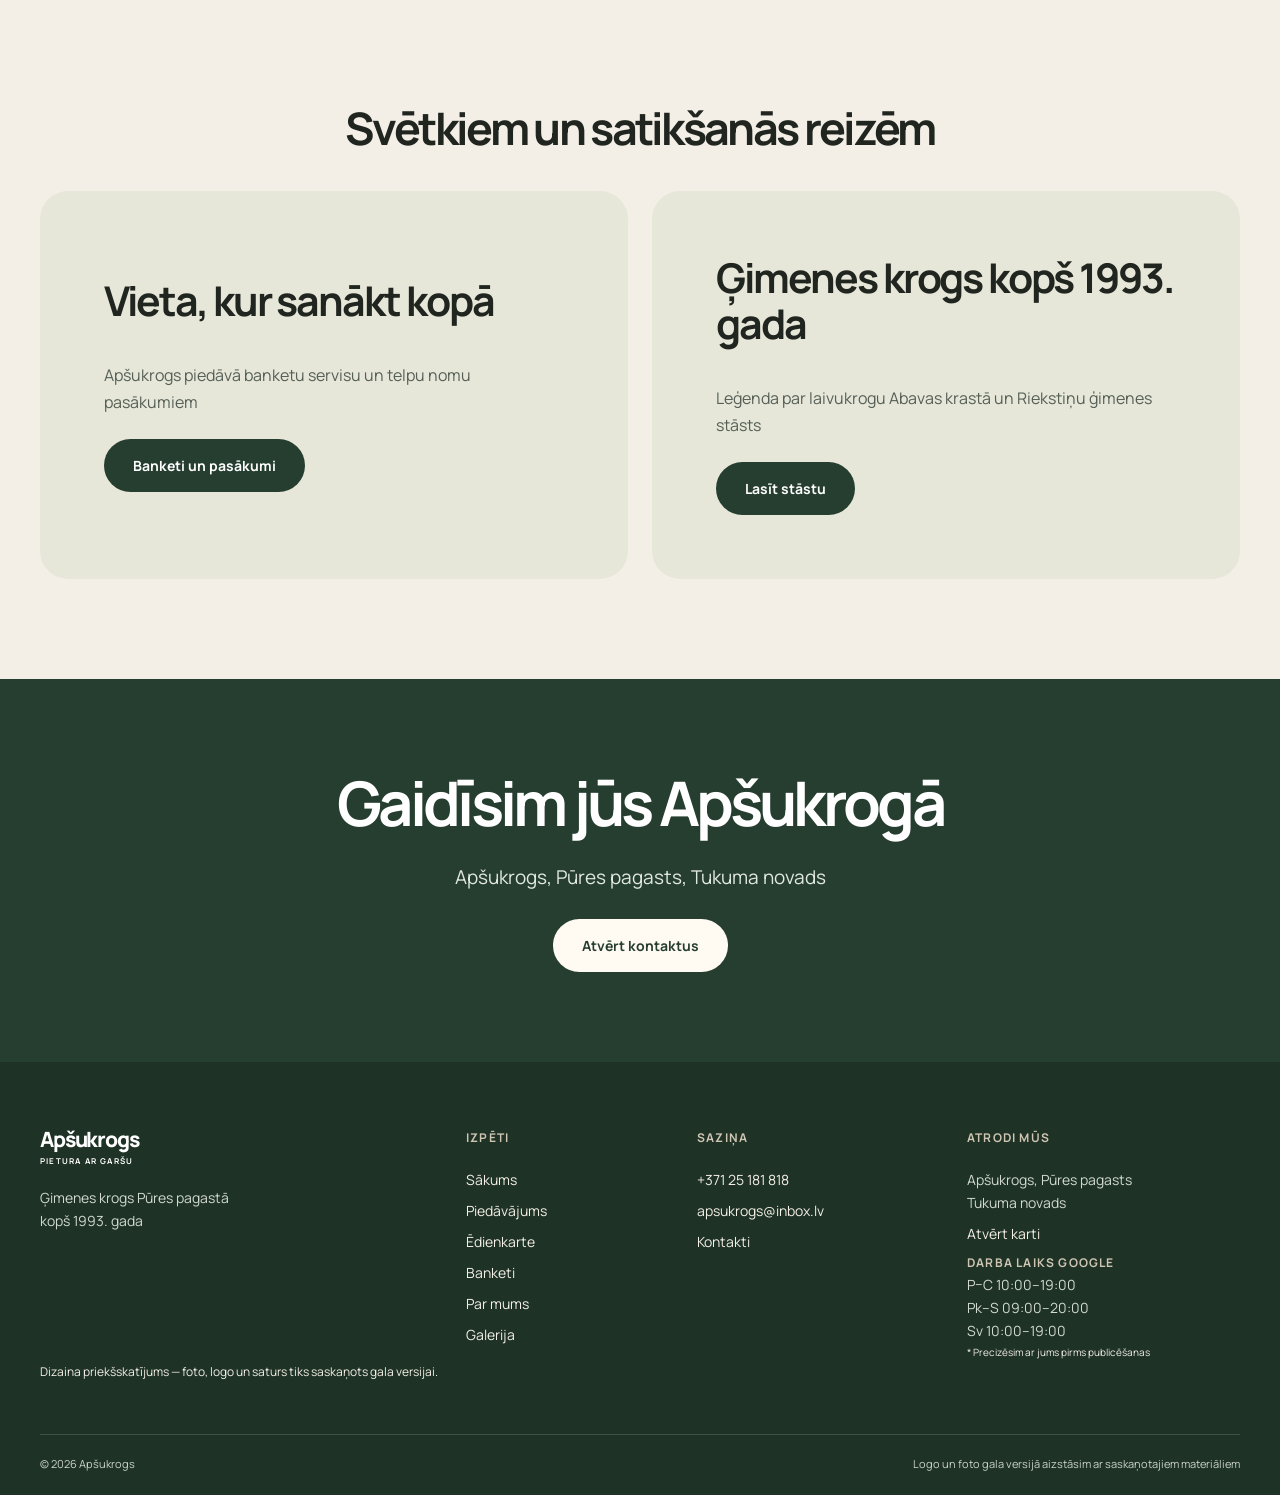
==== commit 12951a79: "Prepare client-facing demo with verified hours and concise placeholders" ====
--- a/index.html
+++ b/index.html
@@ -1 +1 @@
-<!doctype html><html lang="lv"><head><meta charset="utf-8"><meta name="viewport" content="width=device-width,initial-scale=1"><meta name="theme-color" content="#274332"><meta name="description" content="Apšukrogs, Pūres pagasts — ēdināšana, banketi un pasākumi"><title>Sākums | Apšukrogs</title><link rel="stylesheet" href="styles.css"></head><body><header class="header"><div class="container header-inner"><a href="index.html" class="brand brand-demo" aria-label="Apšukrogs — sākums"><span class="logo-emblem" aria-hidden="true">A</span><span class="logo-wordmark">Apšukrogs<small>PIETURA AR GARŠU</small></span></a><button class="toggle" aria-label="Atvērt izvēlni" aria-expanded="false" onclick="let n=document.querySelector('.nav');let o=n.classList.toggle('open');this.setAttribute('aria-expanded',o)">☰</button><nav class="nav"><a href="index.html">Sākums</a><a href="piedavajums.html">Piedāvājums</a><a href="edienkarte.html">Ēdienkarte</a><a href="banketi.html">Banketi</a><a href="par-mums.html">Par mums</a><a href="galerija.html">Galerija</a><a href="kontakti.html" class="btn btn-light">Sazināties</a></nav></div></header><main><section class="hero"><div class="hero-inner"><h1>Laba maltīte<em>Sirsnīga</em>satikšanās</h1><div class="actions"><a class="btn btn-light" href="kontakti.html">Sazināties</a><a class="btn btn-ghost" href="edienkarte.html">Skatīt ēdienkarti</a></div></div></section><section class="section"><div class="container"><h2 class="section-title">Mēs piedāvājam</h2><div class="offers"><article class="offer"><div class="offer-media-placeholder" aria-label="Vieta fotogrāfijai">Foto pievienosim vēlāk</div><div class="inner"><h3>Pamata ēdienkarte un kompleksās pusdienas</h3><p>Ēdināšana un pusdienu piedāvājums darba dienās</p><a class="more" href="edienkarte.html">Skatīt ēdienkarti</a></div></article><article class="offer"><a href="piedavajums.html" class="offer-media-placeholder"><strong>Izbraukuma tirdzniecība</strong></a><div class="inner"><h3>Izbraukuma tirdzniecība</h3><p>Ēdināšana arī ārpus kroga telpām</p><a class="more" href="piedavajums.html">Skatīt plašāk</a></div></article><article class="offer"><a href="banketi.html" class="offer-media-placeholder"><strong>Banketu fotogrāfija</strong></a><div class="inner"><h3>Pilns banketu serviss</h3><p>Svinībām un īpašiem notikumiem</p><a class="more" href="banketi.html">Skatīt plašāk</a></div></article><article class="offer"><a href="banketi.html" class="offer-media-placeholder"><strong>Telpu fotogrāfija</strong></a><div class="inner"><h3>Telpu noma Jūsu pasākumiem</h3><p>Vieta atpūtai un viesībām</p><a class="more" href="banketi.html">Skatīt plašāk</a></div></article></div></div></section><section class="section"><div class="container"><div class="split-heading"><h2 class="section-title">Svētkiem un satikšanās reizēm</h2></div><div class="editorial-row"><div class="panel"><h2>Vieta, kur sanākt kopā</h2><p>Apšukrogs piedāvā banketu servisu un telpu nomu pasākumiem</p><a class="btn btn-dark" href="banketi.html">Banketi un pasākumi</a></div><div class="panel"><h2>Ģimenes krogs kopš 1993. gada</h2><p>Leģenda par laivukrogu Abavas krastā un Riekstiņu ģimenes stāsts</p><a class="btn btn-dark" href="par-mums.html">Lasīt stāstu</a></div></div></div></section><section class="contact"><div class="container about"><h2 class="section-title">Gaidīsim jūs Apšukrogā</h2><p>Apšukrogs, Pūres pagasts, Tukuma novads</p><a class="btn btn-light" href="kontakti.html">Atvērt kontaktus</a></div></section></main><footer class="footer footer-rich"><div class="container footer-grid"><div class="footer-about"><a href="index.html" class="brand brand-demo brand-footer"><span class="logo-emblem" aria-hidden="true">A</span><span class="logo-wordmark">Apšukrogs<small>PIETURA AR GARŠU</small></span></a><p>Ģimenes krogs Pūres pagastā<br>kopš 1993. gada</p></div><nav aria-label="Kājenes navigācija"><b>Izpēti</b><a href="index.html">Sākums</a><a href="piedavajums.html">Piedāvājums</a><a href="edienkarte.html">Ēdienkarte</a><a href="banketi.html">Banketi</a><a href="par-mums.html">Par mums</a><a href="galerija.html">Galerija</a></nav><div><b>Saziņa</b><a href="tel:+37125181818">+371 25 181 818</a><a href="mailto:apsukrogs@inbox.lv">apsukrogs@inbox.lv</a><a href="kontakti.html">Kontakti</a></div><div><b>Atrodi mūs</b><p>Apšukrogs, Pūres pagasts<br>Tukuma novads</p><a href="https://www.google.com/maps/search/?api=1&query=Ap%C5%A1ukrogs%20P%C5%ABres%20pagasts" target="_blank" rel="noopener">Atvērt karti</a><p class="footer-fine">Darba laiks jāapstiprina</p></div></div><div class="container footer-bottom"><span>© 2026 Apšukrogs</span><span>Neoficiāls dizaina demo · Materiāli pirms publicēšanas jāsaskaņo</span></div></footer></body></html>+<!doctype html><html lang="lv"><head><meta charset="utf-8"><meta name="viewport" content="width=device-width,initial-scale=1"><meta name="theme-color" content="#274332"><meta name="description" content="Apšukrogs, Pūres pagasts — ēdināšana, banketi un pasākumi"><title>Sākums | Apšukrogs</title><link rel="stylesheet" href="styles.css"></head><body><header class="header"><div class="container header-inner"><a href="index.html" class="brand brand-demo" aria-label="Apšukrogs — sākums"><span class="logo-wordmark">Apšukrogs<small>PIETURA AR GARŠU</small></span></a><button class="toggle" aria-label="Atvērt izvēlni" aria-expanded="false" onclick="let n=document.querySelector('.nav');let o=n.classList.toggle('open');this.setAttribute('aria-expanded',o)">☰</button><nav class="nav"><a href="index.html">Sākums</a><a href="piedavajums.html">Piedāvājums</a><a href="edienkarte.html">Ēdienkarte</a><a href="banketi.html">Banketi</a><a href="par-mums.html">Par mums</a><a href="galerija.html">Galerija</a><a href="kontakti.html" class="btn btn-light">Sazināties</a></nav></div></header><main><section class="hero"><div class="hero-inner"><h1>Laba maltīte<em>Sirsnīga</em>satikšanās</h1><div class="actions"><a class="btn btn-light" href="kontakti.html">Sazināties</a><a class="btn btn-ghost" href="edienkarte.html">Skatīt ēdienkarti</a></div></div></section><section class="section"><div class="container"><h2 class="section-title">Mēs piedāvājam</h2><div class="offers"><article class="offer"><div class="offer-media-placeholder" aria-label="Foto vieta">Šeit būs ēdienu foto</div><div class="inner"><h3>Pamata ēdienkarte un kompleksās pusdienas</h3><p>Ēdināšana un pusdienu piedāvājums darba dienās</p><a class="more" href="edienkarte.html">Skatīt ēdienkarti</a></div></article><article class="offer"><a href="piedavajums.html" class="offer-media-placeholder"><strong>Izbraukuma tirdzniecība</strong></a><div class="inner"><h3>Izbraukuma tirdzniecība</h3><p>Ēdināšana arī ārpus kroga telpām</p><a class="more" href="piedavajums.html">Skatīt plašāk</a></div></article><article class="offer"><a href="banketi.html" class="offer-media-placeholder"><strong>Banketu fotogrāfija</strong></a><div class="inner"><h3>Pilns banketu serviss</h3><p>Svinībām un īpašiem notikumiem</p><a class="more" href="banketi.html">Skatīt plašāk</a></div></article><article class="offer"><a href="banketi.html" class="offer-media-placeholder"><strong>Telpu fotogrāfija</strong></a><div class="inner"><h3>Telpu noma Jūsu pasākumiem</h3><p>Vieta atpūtai un viesībām</p><a class="more" href="banketi.html">Skatīt plašāk</a></div></article></div></div></section><section class="section"><div class="container"><div class="split-heading"><h2 class="section-title">Svētkiem un satikšanās reizēm</h2></div><div class="editorial-row"><div class="panel"><h2>Vieta, kur sanākt kopā</h2><p>Apšukrogs piedāvā banketu servisu un telpu nomu pasākumiem</p><a class="btn btn-dark" href="banketi.html">Banketi un pasākumi</a></div><div class="panel"><h2>Ģimenes krogs kopš 1993. gada</h2><p>Leģenda par laivukrogu Abavas krastā un Riekstiņu ģimenes stāsts</p><a class="btn btn-dark" href="par-mums.html">Lasīt stāstu</a></div></div></div></section><section class="contact"><div class="container about"><h2 class="section-title">Gaidīsim jūs Apšukrogā</h2><p>Apšukrogs, Pūres pagasts, Tukuma novads</p><a class="btn btn-light" href="kontakti.html">Atvērt kontaktus</a></div></section></main><footer class="footer footer-rich"><div class="container footer-grid"><div class="footer-about"><a href="index.html" class="brand brand-demo brand-footer"><span class="logo-wordmark">Apšukrogs<small>PIETURA AR GARŠU</small></span></a><p>Ģimenes krogs Pūres pagastā<br>kopš 1993. gada</p></div><nav aria-label="Kājenes navigācija"><b>Izpēti</b><a href="index.html">Sākums</a><a href="piedavajums.html">Piedāvājums</a><a href="edienkarte.html">Ēdienkarte</a><a href="banketi.html">Banketi</a><a href="par-mums.html">Par mums</a><a href="galerija.html">Galerija</a></nav><div><b>Saziņa</b><a href="tel:+37125181818">+371 25 181 818</a><a href="mailto:apsukrogs@inbox.lv">apsukrogs@inbox.lv</a><a href="kontakti.html">Kontakti</a></div><div><b>Atrodi mūs</b><p>Apšukrogs, Pūres pagasts<br>Tukuma novads</p><a href="https://www.google.com/maps/search/?api=1&query=Ap%C5%A1ukrogs%20P%C5%ABres%20pagasts" target="_blank" rel="noopener">Atvērt karti</a><div class="footer-hours"><b>Darba laiks <span class="source-label">Google</span></b><p>P–C 10:00–19:00<br>Pk–S 09:00–20:00<br>Sv 10:00–19:00</p><small>* Precizēsim ar jums pirms publicēšanas</small></div></div></div><div class="container demo-clarification">Dizaina priekšskatījums — foto, logo un saturs tiks saskaņots gala versijai.</div><div class="container footer-bottom"><span>© 2026 Apšukrogs</span><span>Logo un foto gala versijā aizstāsim ar saskaņotajiem materiāliem</span></div></footer></body></html>
--- a/styles.css
+++ b/styles.css
@@ -20,3 +20,19 @@
 .banquet-photo-strip{display:grid;grid-template-columns:repeat(3,minmax(0,1fr));gap:18px}
 .banquet-photo-slot{min-height:260px;border-radius:22px;background:#e8e4dc;color:#686860;display:grid;place-items:center;text-align:center;padding:24px;font-weight:600}
 @media(max-width:700px){.banquet-photo-strip{display:flex;overflow-x:auto;scroll-snap-type:x mandatory;padding-bottom:10px}.banquet-photo-slot{flex:0 0 82%;scroll-snap-align:start}}
+
+/* Demo brand preview — not the official Apšukrogs logo */
+.brand-demo{display:inline-flex;align-items:center;gap:11px;text-decoration:none}
+.logo-emblem{width:40px;height:40px;flex:0 0 40px;border:1px solid #f3e7d0a6;border-radius:13px;color:#f5e6cb;background:#ffffff10;display:grid;place-items:center;font-family:Georgia,serif;font-size:26px;font-weight:700;font-style:italic;line-height:1}
+.logo-wordmark{font:800 21px/1.05 Manrope,sans-serif;letter-spacing:-.055em;display:flex;flex-direction:column}
+.logo-wordmark small{display:block;font:700 8px/1.4 Manrope,sans-serif;letter-spacing:.15em;margin-top:5px}
+.brand-footer{color:#fff;margin-bottom:12px}.brand-footer .logo-wordmark{color:#fff}.brand-footer .logo-emblem{background:#ffffff12}
+.banquet-photo-slot{min-height:290px;position:relative;align-items:flex-end;justify-content:flex-start;text-align:left;overflow:hidden;border:1px solid #d6c9b6}
+.banquet-style-one{background:linear-gradient(0deg,#25372dba,transparent 72%),linear-gradient(125deg,#b8a28b,#e5dac7 48%,#a68e76)}
+.banquet-style-two{background:linear-gradient(0deg,#25372dba,transparent 72%),linear-gradient(115deg,#a69c87,#e7e0ce 50%,#c6b297)}
+.banquet-style-three{background:linear-gradient(0deg,#25372dba,transparent 72%),linear-gradient(145deg,#87907b,#d2d0b7 50%,#5b6655)}
+.photo-label{position:relative;z-index:1;color:white;font-size:18px;font-weight:750}
+.gallery-demo-note{color:var(--muted);font-size:12px;text-align:center;margin:17px auto 0}
+.location-section{padding-top:24px}.location-map{max-width:1040px;margin:auto;overflow:hidden;border-radius:26px;border:1px solid var(--line);background:#e4e6df}
+.location-map iframe{display:block;width:100%;height:390px;border:0}
+@media(max-width:700px){.logo-emblem{width:34px;height:34px;flex-basis:34px;font-size:23px;border-radius:11px}.logo-wordmark{font-size:18px}.logo-wordmark small{font-size:7px}.location-map iframe{height:300px}}
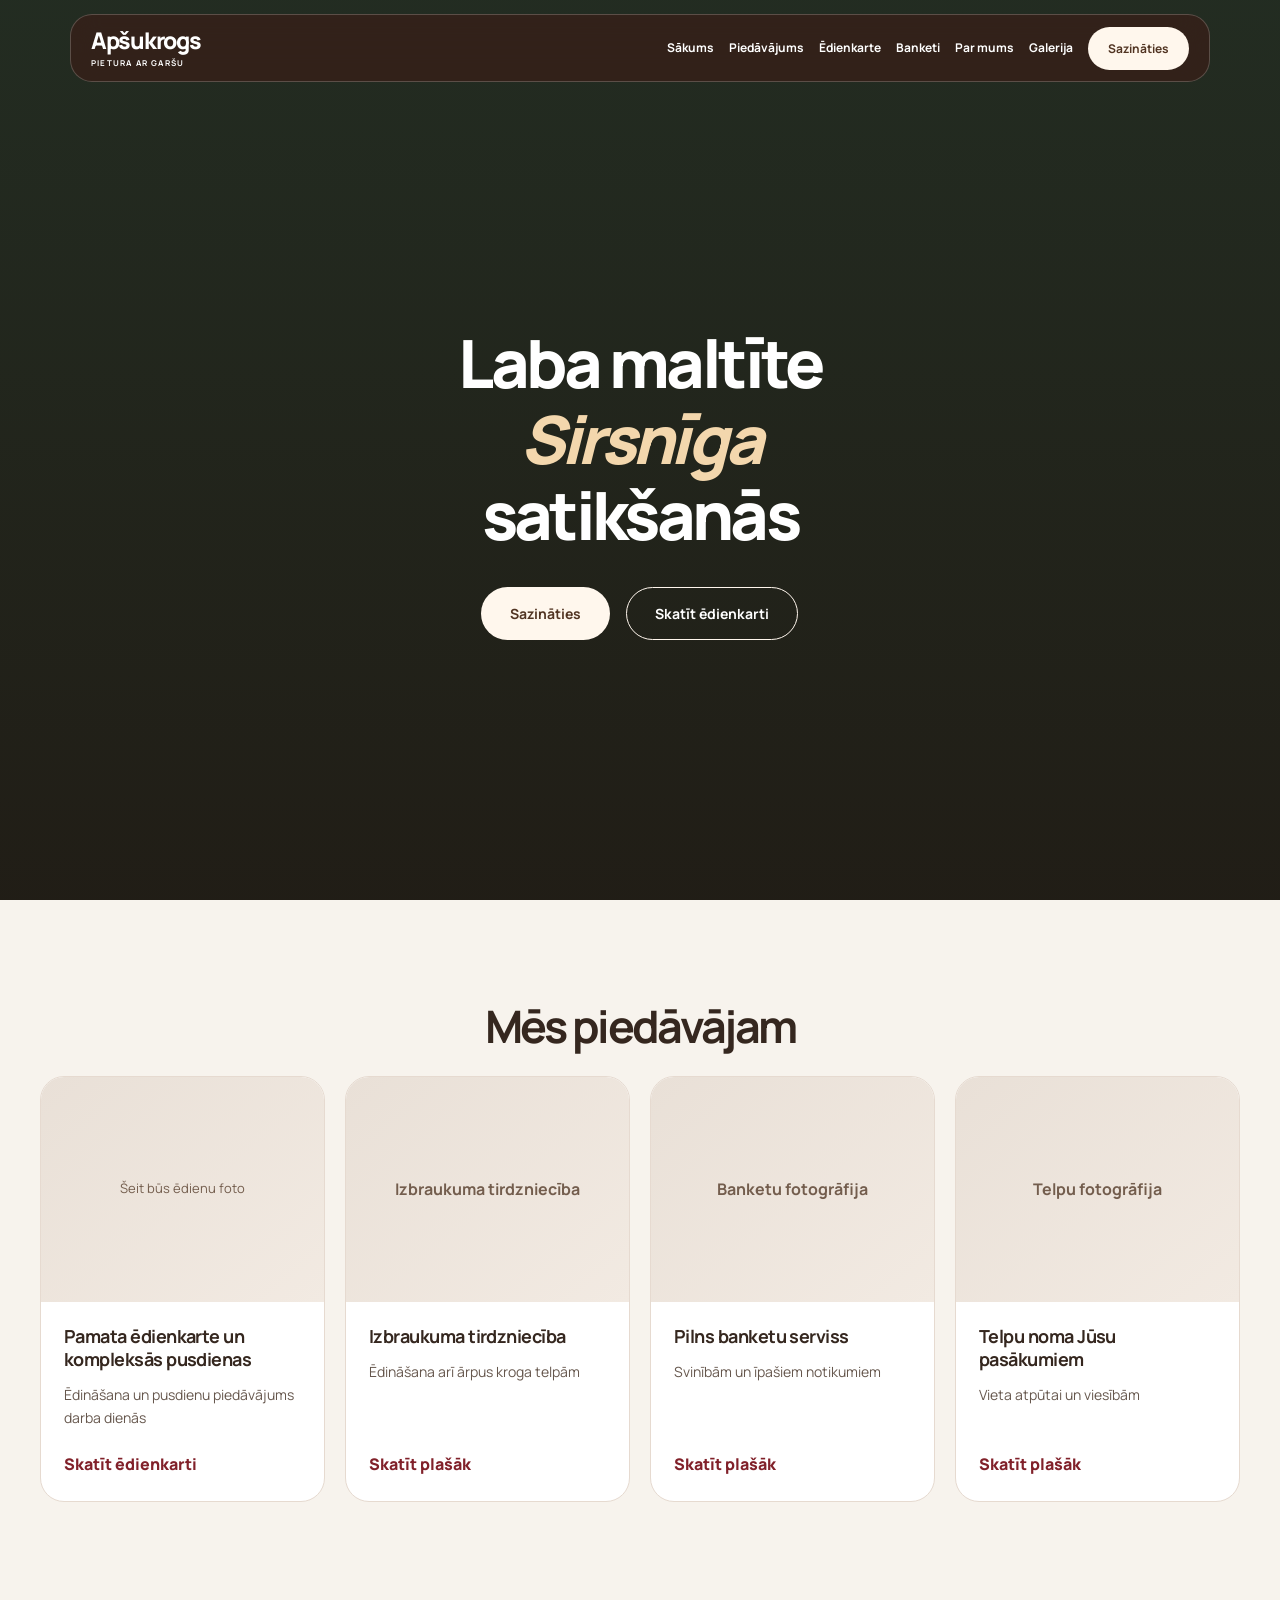
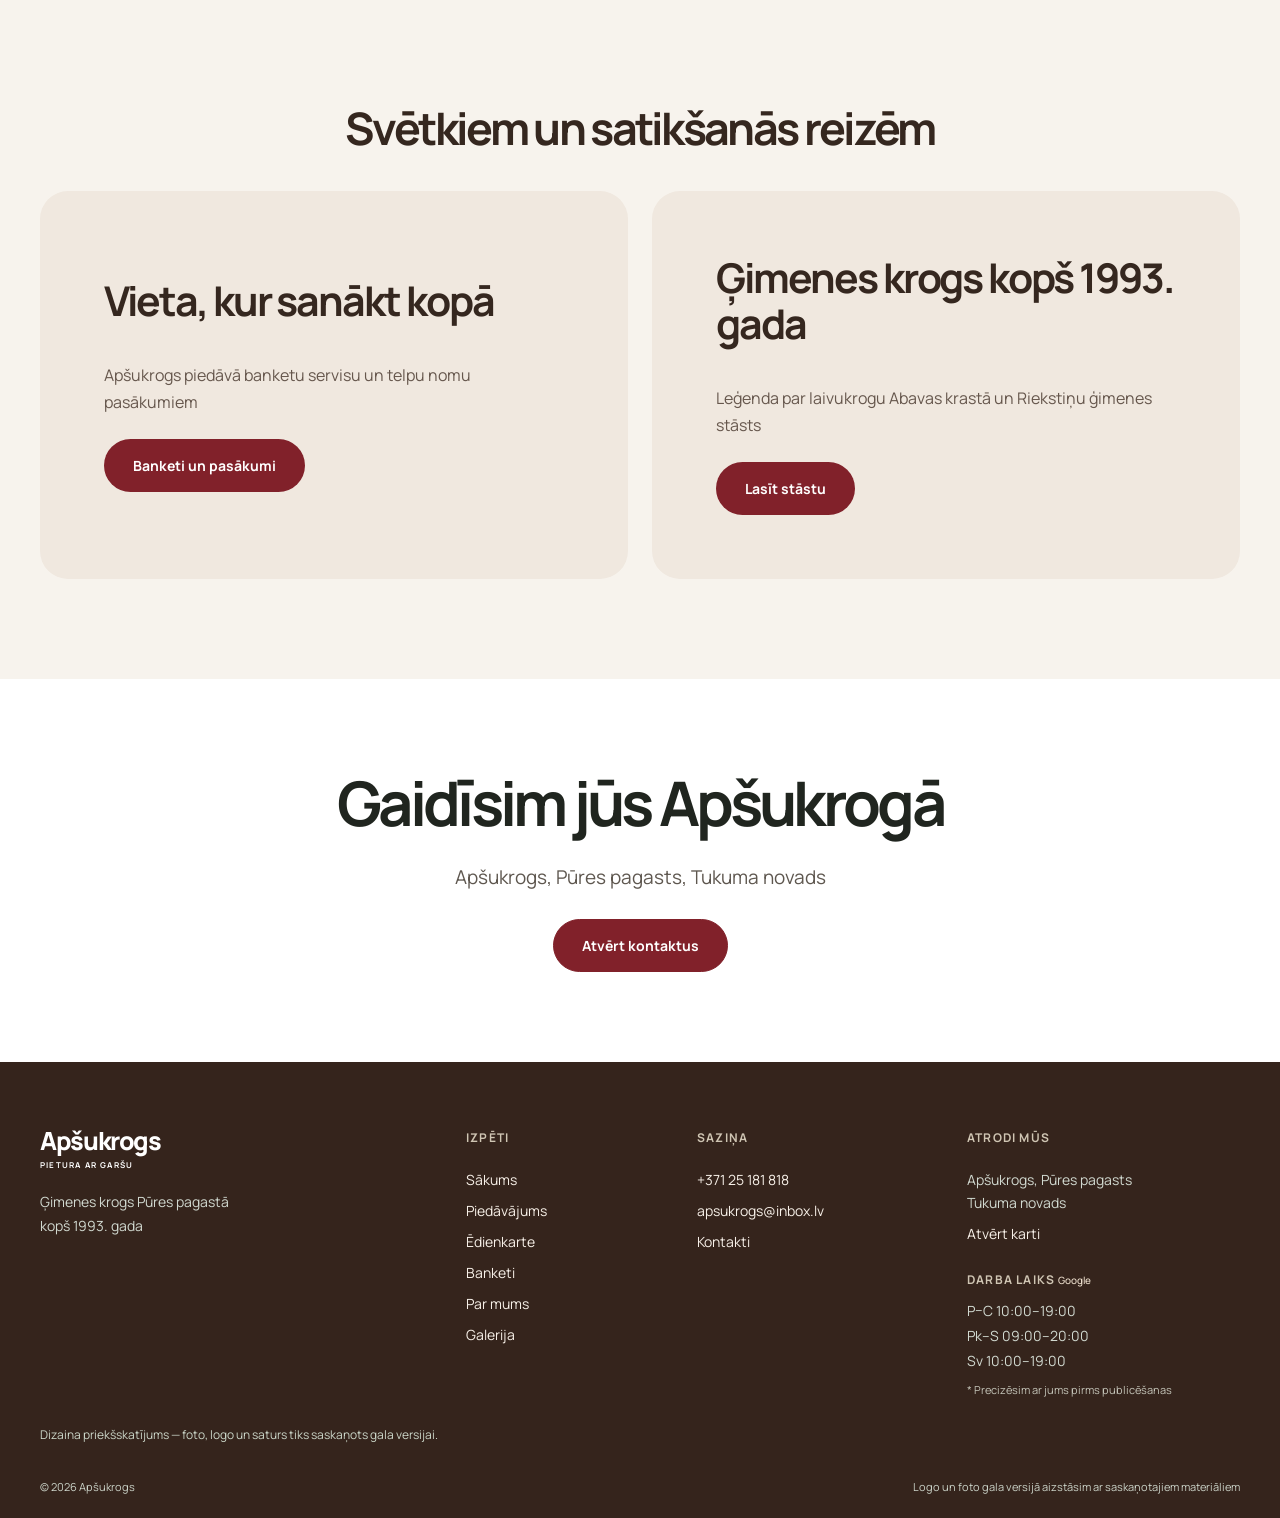
==== commit 9ce87d4f: "Add mobile call and language preview icons" ====
--- a/index.html
+++ b/index.html
@@ -1 +1 @@
-<!doctype html><html lang="lv"><head><meta charset="utf-8"><meta name="viewport" content="width=device-width,initial-scale=1"><meta name="theme-color" content="#274332"><meta name="description" content="Apšukrogs, Pūres pagasts — ēdināšana, banketi un pasākumi"><title>Sākums | Apšukrogs</title><link rel="stylesheet" href="styles.css"></head><body><header class="header"><div class="container header-inner"><a href="index.html" class="brand brand-demo" aria-label="Apšukrogs — sākums"><span class="logo-wordmark">Apšukrogs<small>PIETURA AR GARŠU</small></span></a><button class="toggle" aria-label="Atvērt izvēlni" aria-expanded="false" onclick="let n=document.querySelector('.nav');let o=n.classList.toggle('open');this.setAttribute('aria-expanded',o)">☰</button><nav class="nav"><a href="index.html">Sākums</a><a href="piedavajums.html">Piedāvājums</a><a href="edienkarte.html">Ēdienkarte</a><a href="banketi.html">Banketi</a><a href="par-mums.html">Par mums</a><a href="galerija.html">Galerija</a><a href="kontakti.html" class="btn btn-light">Sazināties</a></nav></div></header><main><section class="hero"><div class="hero-inner"><h1>Laba maltīte<em>Sirsnīga</em>satikšanās</h1><div class="actions"><a class="btn btn-light" href="kontakti.html">Sazināties</a><a class="btn btn-ghost" href="edienkarte.html">Skatīt ēdienkarti</a></div></div></section><section class="section"><div class="container"><h2 class="section-title">Mēs piedāvājam</h2><div class="offers"><article class="offer"><div class="offer-media-placeholder" aria-label="Foto vieta">Šeit būs ēdienu foto</div><div class="inner"><h3>Pamata ēdienkarte un kompleksās pusdienas</h3><p>Ēdināšana un pusdienu piedāvājums darba dienās</p><a class="more" href="edienkarte.html">Skatīt ēdienkarti</a></div></article><article class="offer"><a href="piedavajums.html" class="offer-media-placeholder"><strong>Izbraukuma tirdzniecība</strong></a><div class="inner"><h3>Izbraukuma tirdzniecība</h3><p>Ēdināšana arī ārpus kroga telpām</p><a class="more" href="piedavajums.html">Skatīt plašāk</a></div></article><article class="offer"><a href="banketi.html" class="offer-media-placeholder"><strong>Banketu fotogrāfija</strong></a><div class="inner"><h3>Pilns banketu serviss</h3><p>Svinībām un īpašiem notikumiem</p><a class="more" href="banketi.html">Skatīt plašāk</a></div></article><article class="offer"><a href="banketi.html" class="offer-media-placeholder"><strong>Telpu fotogrāfija</strong></a><div class="inner"><h3>Telpu noma Jūsu pasākumiem</h3><p>Vieta atpūtai un viesībām</p><a class="more" href="banketi.html">Skatīt plašāk</a></div></article></div></div></section><section class="section"><div class="container"><div class="split-heading"><h2 class="section-title">Svētkiem un satikšanās reizēm</h2></div><div class="editorial-row"><div class="panel"><h2>Vieta, kur sanākt kopā</h2><p>Apšukrogs piedāvā banketu servisu un telpu nomu pasākumiem</p><a class="btn btn-dark" href="banketi.html">Banketi un pasākumi</a></div><div class="panel"><h2>Ģimenes krogs kopš 1993. gada</h2><p>Leģenda par laivukrogu Abavas krastā un Riekstiņu ģimenes stāsts</p><a class="btn btn-dark" href="par-mums.html">Lasīt stāstu</a></div></div></div></section><section class="contact"><div class="container about"><h2 class="section-title">Gaidīsim jūs Apšukrogā</h2><p>Apšukrogs, Pūres pagasts, Tukuma novads</p><a class="btn btn-light" href="kontakti.html">Atvērt kontaktus</a></div></section></main><footer class="footer footer-rich"><div class="container footer-grid"><div class="footer-about"><a href="index.html" class="brand brand-demo brand-footer"><span class="logo-wordmark">Apšukrogs<small>PIETURA AR GARŠU</small></span></a><p>Ģimenes krogs Pūres pagastā<br>kopš 1993. gada</p></div><nav aria-label="Kājenes navigācija"><b>Izpēti</b><a href="index.html">Sākums</a><a href="piedavajums.html">Piedāvājums</a><a href="edienkarte.html">Ēdienkarte</a><a href="banketi.html">Banketi</a><a href="par-mums.html">Par mums</a><a href="galerija.html">Galerija</a></nav><div><b>Saziņa</b><a href="tel:+37125181818">+371 25 181 818</a><a href="mailto:apsukrogs@inbox.lv">apsukrogs@inbox.lv</a><a href="kontakti.html">Kontakti</a></div><div><b>Atrodi mūs</b><p>Apšukrogs, Pūres pagasts<br>Tukuma novads</p><a href="https://www.google.com/maps/search/?api=1&query=Ap%C5%A1ukrogs%20P%C5%ABres%20pagasts" target="_blank" rel="noopener">Atvērt karti</a><div class="footer-hours"><b>Darba laiks <span class="source-label">Google</span></b><p>P–C 10:00–19:00<br>Pk–S 09:00–20:00<br>Sv 10:00–19:00</p><small>* Precizēsim ar jums pirms publicēšanas</small></div></div></div><div class="container demo-clarification">Dizaina priekšskatījums — foto, logo un saturs tiks saskaņots gala versijai.</div><div class="container footer-bottom"><span>© 2026 Apšukrogs</span><span>Logo un foto gala versijā aizstāsim ar saskaņotajiem materiāliem</span></div></footer></body></html>+<!doctype html><html lang="lv"><head><meta charset="utf-8"><meta name="viewport" content="width=device-width,initial-scale=1"><meta name="theme-color" content="#274332"><meta name="description" content="Apšukrogs, Pūres pagasts — ēdināšana, banketi un pasākumi"><title>Sākums | Apšukrogs</title><link rel="stylesheet" href="styles.css"></head><body><header class="header"><div class="container header-inner"><a href="index.html" class="brand brand-demo" aria-label="Apšukrogs — sākums"><span class="logo-wordmark">Apšukrogs<small>PIETURA AR GARŠU</small></span></a><div class="mobile-header-actions"><a href="tel:+37125181818" class="header-icon" aria-label="Piezvanīt Apšukrogam" title="Piezvanīt"><svg aria-hidden="true" viewBox="0 0 24 24" fill="none" stroke="currentColor" stroke-width="1.9" stroke-linecap="round" stroke-linejoin="round"><path d="M22 16.9v3a2 2 0 0 1-2.2 2 19.7 19.7 0 0 1-8.6-3.1 19.4 19.4 0 0 1-6-6A19.7 19.7 0 0 1 2.1 4.2 2 2 0 0 1 4.1 2h3a2 2 0 0 1 2 1.7l.5 3a2 2 0 0 1-.6 1.8L7.2 10a16 16 0 0 0 6.8 6.8l1.5-1.8a2 2 0 0 1 1.8-.6l3 .5A2 2 0 0 1 22 16.9Z"/></svg></a><span class="header-icon header-language-preview" aria-label="Valodu izvēle būs pieejama gala versijā" title="Valodu izvēle būs pieejama gala versijā"><svg aria-hidden="true" viewBox="0 0 24 24" fill="none" stroke="currentColor" stroke-width="1.9" stroke-linecap="round" stroke-linejoin="round"><circle cx="12" cy="12" r="9"/><path d="M3 12h18M12 3c-5 5-5 13 0 18M12 3c5 5 5 13 0 18"/></svg></span></div><button class="toggle" aria-label="Atvērt izvēlni" aria-expanded="false" onclick="let n=document.querySelector('.nav');let o=n.classList.toggle('open');this.setAttribute('aria-expanded',o)">☰</button><nav class="nav"><a href="index.html">Sākums</a><a href="piedavajums.html">Piedāvājums</a><a href="edienkarte.html">Ēdienkarte</a><a href="banketi.html">Banketi</a><a href="par-mums.html">Par mums</a><a href="galerija.html">Galerija</a><a href="kontakti.html" class="btn btn-light">Sazināties</a></nav></div></header><main><section class="hero"><div class="hero-inner"><h1>Laba maltīte<em>Sirsnīga</em>satikšanās</h1><div class="actions"><a class="btn btn-light" href="kontakti.html">Sazināties</a><a class="btn btn-ghost" href="edienkarte.html">Skatīt ēdienkarti</a></div></div></section><section class="section"><div class="container"><h2 class="section-title">Mēs piedāvājam</h2><div class="offers"><article class="offer"><div class="offer-media-placeholder" aria-label="Foto vieta">Šeit būs ēdienu foto</div><div class="inner"><h3>Pamata ēdienkarte un kompleksās pusdienas</h3><p>Ēdināšana un pusdienu piedāvājums darba dienās</p><a class="more" href="edienkarte.html">Skatīt ēdienkarti</a></div></article><article class="offer"><a href="piedavajums.html" class="offer-media-placeholder"><strong>Izbraukuma tirdzniecība</strong></a><div class="inner"><h3>Izbraukuma tirdzniecība</h3><p>Ēdināšana arī ārpus kroga telpām</p><a class="more" href="piedavajums.html">Skatīt plašāk</a></div></article><article class="offer"><a href="banketi.html" class="offer-media-placeholder"><strong>Banketu fotogrāfija</strong></a><div class="inner"><h3>Pilns banketu serviss</h3><p>Svinībām un īpašiem notikumiem</p><a class="more" href="banketi.html">Skatīt plašāk</a></div></article><article class="offer"><a href="banketi.html" class="offer-media-placeholder"><strong>Telpu fotogrāfija</strong></a><div class="inner"><h3>Telpu noma Jūsu pasākumiem</h3><p>Vieta atpūtai un viesībām</p><a class="more" href="banketi.html">Skatīt plašāk</a></div></article></div></div></section><section class="section"><div class="container"><div class="split-heading"><h2 class="section-title">Svētkiem un satikšanās reizēm</h2></div><div class="editorial-row"><div class="panel"><h2>Vieta, kur sanākt kopā</h2><p>Apšukrogs piedāvā banketu servisu un telpu nomu pasākumiem</p><a class="btn btn-dark" href="banketi.html">Banketi un pasākumi</a></div><div class="panel"><h2>Ģimenes krogs kopš 1993. gada</h2><p>Leģenda par laivukrogu Abavas krastā un Riekstiņu ģimenes stāsts</p><a class="btn btn-dark" href="par-mums.html">Lasīt stāstu</a></div></div></div></section><section class="contact"><div class="container about"><h2 class="section-title">Gaidīsim jūs Apšukrogā</h2><p>Apšukrogs, Pūres pagasts, Tukuma novads</p><a class="btn btn-light" href="kontakti.html">Atvērt kontaktus</a></div></section></main><footer class="footer footer-rich"><div class="container footer-grid"><div class="footer-about"><a href="index.html" class="brand brand-demo brand-footer"><span class="logo-wordmark">Apšukrogs<small>PIETURA AR GARŠU</small></span></a><p>Ģimenes krogs Pūres pagastā<br>kopš 1993. gada</p></div><nav aria-label="Kājenes navigācija"><b>Izpēti</b><a href="index.html">Sākums</a><a href="piedavajums.html">Piedāvājums</a><a href="edienkarte.html">Ēdienkarte</a><a href="banketi.html">Banketi</a><a href="par-mums.html">Par mums</a><a href="galerija.html">Galerija</a></nav><div><b>Saziņa</b><a href="tel:+37125181818">+371 25 181 818</a><a href="mailto:apsukrogs@inbox.lv">apsukrogs@inbox.lv</a><a href="kontakti.html">Kontakti</a></div><div><b>Atrodi mūs</b><p>Apšukrogs, Pūres pagasts<br>Tukuma novads</p><a href="https://www.google.com/maps/search/?api=1&query=Ap%C5%A1ukrogs%20P%C5%ABres%20pagasts" target="_blank" rel="noopener">Atvērt karti</a><div class="footer-hours"><b>Darba laiks <span class="source-label">Google</span></b><p>P–C 10:00–19:00<br>Pk–S 09:00–20:00<br>Sv 10:00–19:00</p><small>* Precizēsim ar jums pirms publicēšanas</small></div></div></div><div class="container demo-clarification">Dizaina priekšskatījums — foto, logo un saturs tiks saskaņots gala versijai.</div><div class="container footer-bottom"><span>© 2026 Apšukrogs</span><span>Logo un foto gala versijā aizstāsim ar saskaņotajiem materiāliem</span></div></footer></body></html>
--- a/styles.css
+++ b/styles.css
@@ -36,3 +36,63 @@
 .location-section{padding-top:24px}.location-map{max-width:1040px;margin:auto;overflow:hidden;border-radius:26px;border:1px solid var(--line);background:#e4e6df}
 .location-map iframe{display:block;width:100%;height:390px;border:0}
 @media(max-width:700px){.logo-emblem{width:34px;height:34px;flex-basis:34px;font-size:23px;border-radius:11px}.logo-wordmark{font-size:18px}.logo-wordmark small{font-size:7px}.location-map iframe{height:300px}}
+
+/* Client-facing demo housekeeping */
+.brand-demo{gap:0}.brand-demo .logo-wordmark{font-size:23px}.brand-footer .logo-wordmark{font-size:25px}
+.footer-hours{margin-top:17px}.footer-hours b{display:block;margin:0 0 8px}.footer-hours p{line-height:1.8}.footer-hours small{font-size:11px;color:#c5c5b9;line-height:1.5;display:block;margin-top:9px}
+.source-label{font-size:10px;text-transform:none;letter-spacing:0;font-weight:500;color:#b6c7b8}
+.demo-clarification{font-size:12px;color:#cbd6c8;margin-top:42px;padding:13px 0;border-top:1px solid #ffffff20}
+.footer-bottom{margin-top:12px}
+@media(max-width:700px){.brand-demo .logo-wordmark{font-size:19px}}
+
+/* Kompakta kontaktu sadaļa */
+.contact-detail-section{padding:72px 0 90px}
+.contact-compact{max-width:980px;margin:0 auto 30px;display:grid;grid-template-columns:repeat(2,minmax(0,1fr));gap:14px}
+.contact-item-row{display:flex;align-items:flex-start;gap:18px;padding:23px 25px;background:#fff;border:1px solid #e7e5df;border-radius:20px;min-width:0}
+.contact-icon{width:44px;height:44px;flex:0 0 44px;border-radius:14px;background:#edf0e9;color:var(--green);display:grid;place-items:center}
+.contact-item-row h2{font-size:15px;line-height:1.5;margin:0 0 5px;font-weight:750}
+.contact-item-row p,.contact-item-row a{font-size:15px;line-height:1.65;color:var(--muted);margin:0;overflow-wrap:anywhere}
+.contact-item-row a:hover{color:var(--green);text-decoration:underline}
+.contact-map{max-width:980px;margin:auto;overflow:hidden;border-radius:24px;border:1px solid #dfdbd2;background:#e9ebe5}
+.contact-map iframe{display:block;width:100%;height:330px;border:0}
+.contact-map-action{text-align:center;margin-top:24px}
+@media(max-width:700px){.contact-detail-section{padding:54px 0 70px}.contact-compact{grid-template-columns:1fr;gap:10px}.contact-item-row{padding:18px;gap:14px}.contact-map iframe{height:280px}}
+
+/* Brand alignment — colors sampled approximately from customer's actual signage/logo */
+:root{--bg:#F7F3ED;--cream:#FFFFFF;--ink:#35271F;--muted:#66574D;--green:#81212A;--line:#E6DAD0;--wood:#513422;--sand:#C49A70;--brand-burgundy:#81212A;--brand-brown:#513422;--brand-caramel:#C49A70}
+body{background:var(--bg);color:var(--ink)}
+.header-inner{background:rgba(54,32,25,.82);border-color:rgba(255,255,255,.2)}
+.page-head{background:var(--brand-brown)}
+.contact,.footer-rich{background:var(--brand-brown)}
+.offer,.menu-list article,.contact-item-row{background:#fff;border-color:var(--line)}
+.panel{background:#F0E8DF}.panel p,.offer p{color:var(--muted)}
+.btn-dark{background:var(--brand-burgundy);color:white}
+.btn-light{background:#fff7ed;color:var(--brand-brown)}
+.btn-ghost{border-color:#fff6ed;color:white}
+.offer a.more,.link-arrow{color:var(--brand-burgundy)}
+.hero h1 em{color:#f3d7ad}
+.hero::before{background:linear-gradient(180deg,rgba(31,16,12,.18),rgba(31,16,12,.54))}
+.hero:before{background:linear-gradient(180deg,rgba(31,16,12,.26),rgba(31,16,12,.65))}
+.offer-media-placeholder,.gallery-placeholder{background:linear-gradient(140deg,#E9E0D7,#F2EAE2);color:#735d4d}
+.banquet-style-one{background:linear-gradient(0deg,#3c231bba,transparent 72%),linear-gradient(125deg,#b8a28b,#e5dac7 48%,#a68e76)}
+.banquet-style-two{background:linear-gradient(0deg,#3c231bba,transparent 72%),linear-gradient(115deg,#a69c87,#e7e0ce 50%,#c6b297)}
+.banquet-style-three{background:linear-gradient(0deg,#3c231bba,transparent 72%),linear-gradient(145deg,#947b68,#d2c4af 50%,#795b4c)}
+.source-label{color:#eee0ce}
+.contact-icon{background:#F6ECE6;color:var(--brand-burgundy)}
+.story a,.contact-item-row a:hover{color:var(--brand-burgundy)}
+:focus-visible{outline-color:#A64D4D}
+
+/* Final visual separation: homepage contact section vs footer */
+body .contact{background:#81212A;color:#fffaf2}
+body .contact p{color:#f6e6df}
+body .contact .btn-light{background:#fffaf2;color:#513422}
+body .footer-rich{background:#35241c;color:#f7f0e8}
+body .footer-rich .footer-bottom{border-top:none;margin-top:12px;padding-top:8px}
+body .footer-rich .demo-clarification{border-top:none;padding-top:0;margin-top:26px}
+
+/* Homepage closing CTA: quiet white section, one consistent brand accent */
+body .contact{background:#fff;color:#20251f}
+body .contact p{color:#5e574f}
+body .contact .section-title{color:#20251f}
+body .contact .btn-light{background:#81212A;color:#fff;border-color:#81212A}
+body .contact .btn-light:hover{background:#6c1c23;color:#fff}
